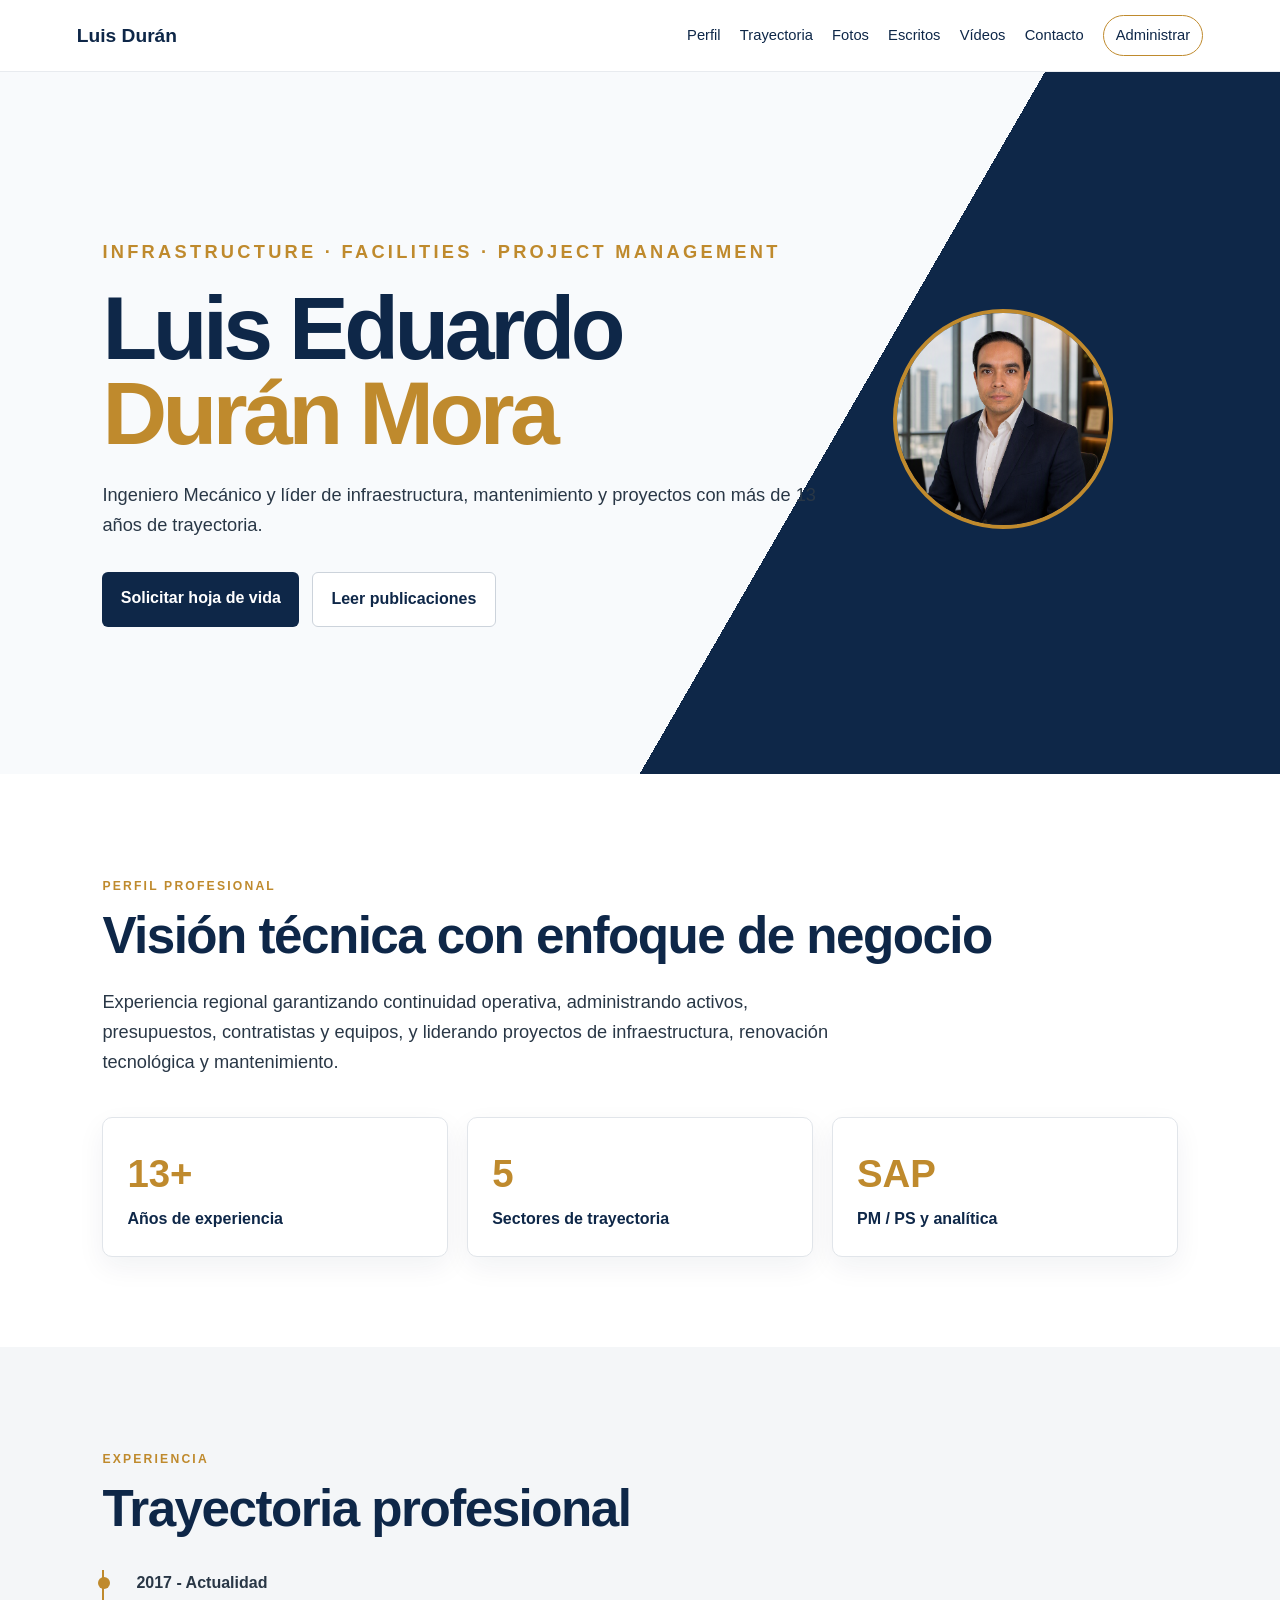
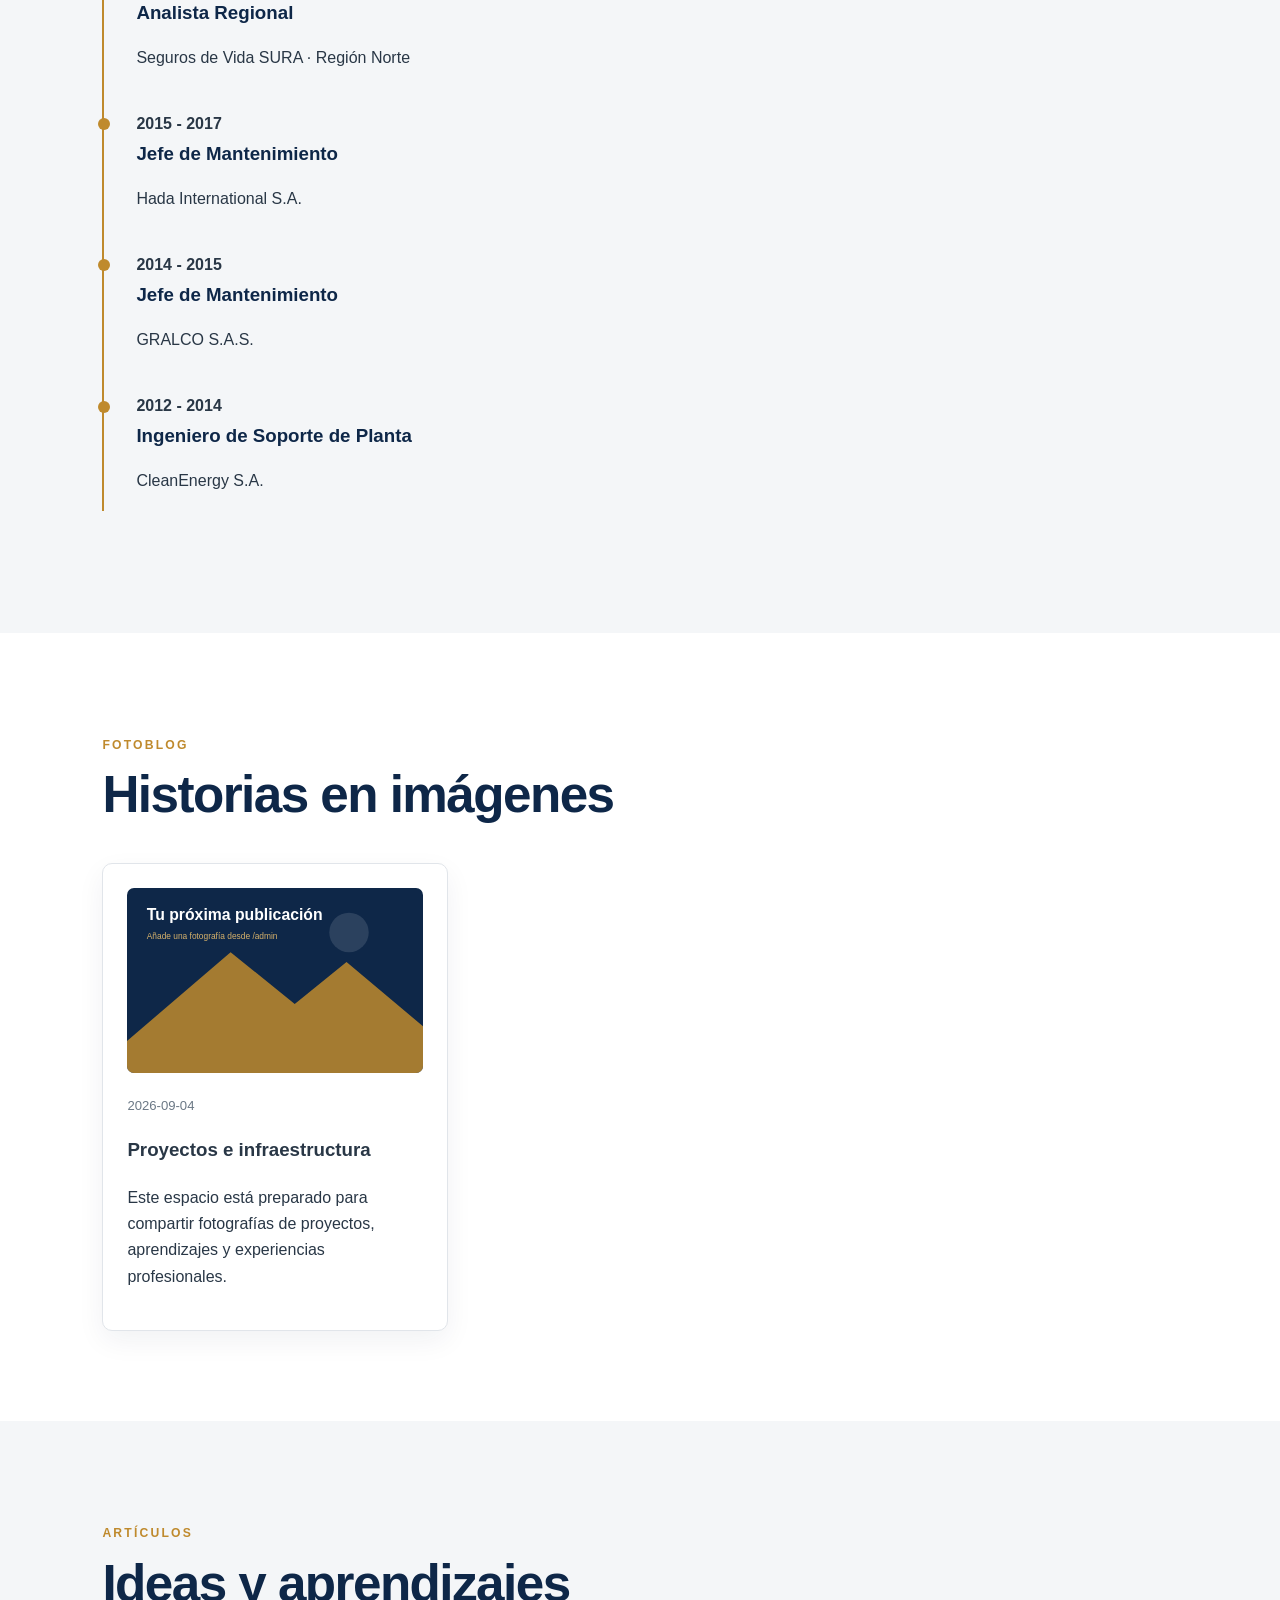
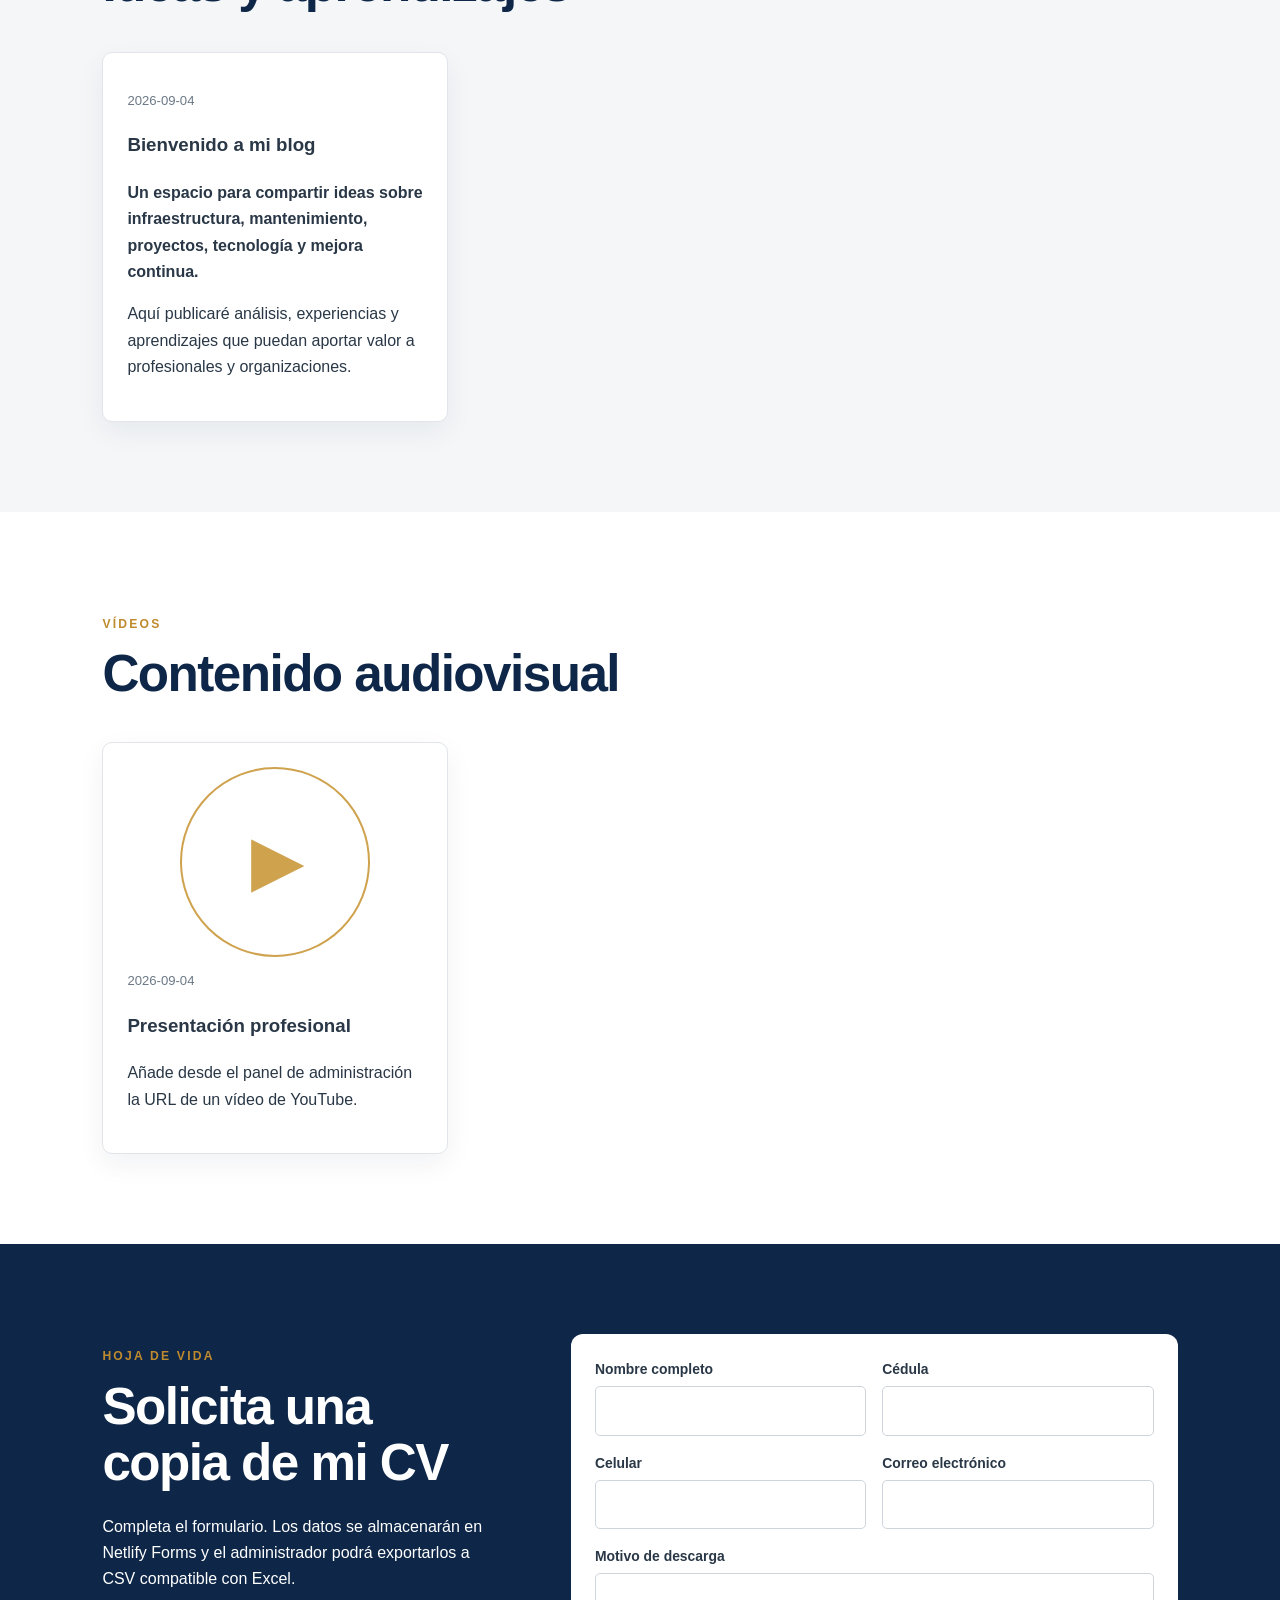
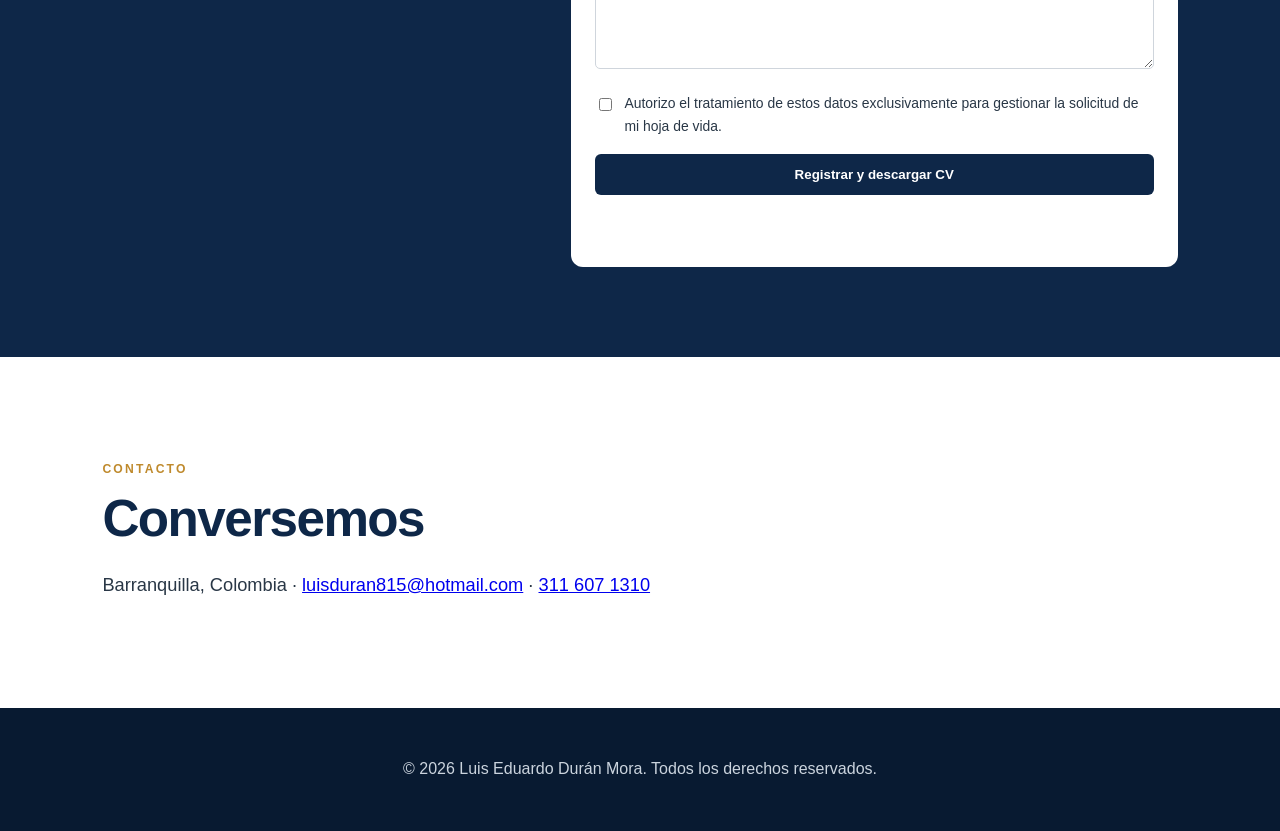
==== index.html @ 7f0988a0 "Update index.html" ====
<!doctype html>
<html lang="es">
  <head>
    <meta charset="utf-8">
    <meta name="viewport" content="width=device-width,initial-scale=1">
    <meta name="description" content="Blog y portafolio profesional de Luis Eduardo Durán Mora.">
    <title>Luis Eduardo Durán Mora | Blog y portafolio</title>
    <link rel="stylesheet" href="/assets/css/style.css">
    <script src="https://identity.netlify.com/v1/netlify-identity-widget.js" defer></script>
    <script src="/assets/js/app.js" defer></script>
  </head>
  <body>
<header>
  <a class="brand" href="#inicio">Luis Durán</a>
  <button class="menu" aria-label="Abrir menú">☰</button>
  <nav>
    <a href="#perfil">Perfil</a>
    <a href="#trayectoria">Trayectoria</a>
    <a href="#fotoblog">Fotos</a>
    <a href="#escritos">Escritos</a>
    <a href="#videos">Vídeos</a>
    <a href="#contacto">Contacto</a>
    <a class="admin" href="/admin/">Administrar</a>
  </nav>
</header>
<main>
  <section id="inicio" class="hero">
    <div>
      <p class="eyebrow">INFRASTRUCTURE · FACILITIES · PROJECT MANAGEMENT</p>
      <h1>Luis Eduardo<br><span>Durán Mora</span></h1>
      <p>Ingeniero Mecánico y líder de infraestructura, mantenimiento y proyectos con más de 13 años de trayectoria.</p>
      <div class="actions">
        <a class="btn primary" href="#descargar">Solicitar hoja de vida</a>
        <a class="btn secondary" href="#escritos">Leer publicaciones</a>
      </div>
    </div>
    <div class="portrait">
    <img src="/assets/img/luis-duran.png" 
      alt="Luis Eduardo Durán Mora" 
      style="width:220px;height:220px;border-radius:50%;object-fit:cover;border:4px solid #C08A2D;">
  </section>
<section id="perfil">
  <p class="eyebrow">PERFIL PROFESIONAL</p>
  <h2>Visión técnica con enfoque de negocio</h2>
  <p class="lead">Experiencia regional garantizando continuidad operativa, administrando activos, presupuestos,
    contratistas y equipos, y liderando proyectos de infraestructura, renovación tecnológica y mantenimiento.</p>
  <div class="stats">
    <article>
      <strong>13+</strong>
      <span>Años de experiencia</span>
    </article>
    <article>
      <strong>5</strong>
      <span>Sectores de trayectoria</span>
    </article>
    <article>
      <strong>SAP</strong>
      <span>PM / PS y analítica</span>
    </article>
  </div>
</section>
<section id="trayectoria" class="soft">
  <p class="eyebrow">EXPERIENCIA</p>
  <h2>Trayectoria profesional</h2>
  <div class="timeline">
    <article>
      <b>2017 - Actualidad</b>
      <h3>Analista Regional</h3>
      <p>Seguros de Vida SURA · Región Norte</p>
    </article>
    <article>
      <b>2015 - 2017</b>
      <h3>Jefe de Mantenimiento</h3>
      <p>Hada International S.A.</p>
    </article>
    <article>
      <b>2014 - 2015</b>
      <h3>Jefe de Mantenimiento</h3>
      <p>GRALCO S.A.S.</p>
    </article>
    <article>
      <b>2012 - 2014</b>
      <h3>Ingeniero de Soporte de Planta</h3>
      <p>CleanEnergy S.A.</p>
    </article>
  </div>
</section>
<section id="fotoblog">
  <p class="eyebrow">FOTOBLOG</p>
  <h2>Historias en imágenes</h2>
  <div id="photo-posts" class="grid"></div>
</section>
<section id="escritos" class="soft">
  <p class="eyebrow">ARTÍCULOS</p>
  <h2>Ideas y aprendizajes</h2>
  <div id="text-posts" class="grid"></div>
</section>
<section id="videos">
  <p class="eyebrow">VÍDEOS</p>
  <h2>Contenido audiovisual</h2>
  <div id="video-posts" class="grid"></div>
</section>
<section id="descargar" class="download">
  <div>
    <p class="eyebrow">HOJA DE VIDA</p>
    <h2>Solicita una copia de mi CV</h2>
    <p>Completa el formulario. Los datos se almacenarán en Netlify Forms y el administrador podrá exportarlos a CSV compatible con Excel.</p>
  </div>
  <form id="cv-form" name="solicitudes-cv" method="POST" data-netlify="true" netlify-honeypot="bot-field">
    <input type="hidden" name="form-name" value="solicitudes-cv">
    <p class="hidden">
      <label>No llenar: <input name="bot-field"></label>
    </p>
    <label>Nombre completo<input name="nombre" required autocomplete="name">
    </label>
    <label>Cédula<input name="cedula" required inputmode="numeric" minlength="5" maxlength="20"></label>
    <label>Celular<input name="celular" required type="tel" autocomplete="tel"></label>
    <label>Correo electrónico<input name="email" required type="email" autocomplete="email"></label>
    <label class="full">Motivo de descarga<textarea name="motivo" required minlength="10" rows="3"></textarea></label>
    <label class="consent full">
      <input type="checkbox" name="autorizacion" value="Sí" required> Autorizo el tratamiento de estos datos exclusivamente para gestionar la solicitud de mi hoja de vida.</label>
    <button class="btn primary full" type="submit">Registrar y descargar CV</button>
    <p id="form-status" class="full" role="status"></p>
  </form>
</section>
<section id="contacto">
  <p class="eyebrow">CONTACTO</p>
  <h2>Conversemos</h2>
  <p class="lead">Barranquilla, Colombia · <a href="mailto:luisduran815@hotmail.com">luisduran815@hotmail.com</a> · <a href="tel:+573116071310">311 607 1310</a>
  </p>
</section>
</main>
    <footer>
      <p>© 2026 Luis Eduardo Durán Mora. Todos los derechos reservados.</p>
    </footer>
  </body>
</html>
---- assets/css/style.css ----
:root{--ink:#0e2748;--gold:#bf8a2d;--light:#f4f6f8;--text:#293746;--white:#fff}*{box-sizing:border-box}html{scroll-behavior:smooth}body{margin:0;font-family:Inter,Segoe UI,Arial,sans-serif;color:var(--text);line-height:1.65;background:#fff}header{height:72px;display:flex;align-items:center;justify-content:space-between;padding:0 6vw;position:sticky;top:0;background:rgba(255,255,255,.96);z-index:20;border-bottom:1px solid #e8ebef}.brand{font-size:1.2rem;font-weight:800;color:var(--ink);text-decoration:none}nav{display:flex;gap:1.2rem;align-items:center}nav a{color:var(--ink);text-decoration:none;font-size:.92rem}.admin{border:1px solid var(--gold);padding:.45rem .75rem;border-radius:99px}.menu{display:none;background:none;border:0;font-size:1.4rem}section{padding:90px 8vw}.hero{min-height:78vh;display:grid;grid-template-columns:1.35fr .65fr;align-items:center;background:linear-gradient(120deg,#f8fafc 0 62%,#0e2748 62%)}h1{font-size:clamp(3rem,7vw,6.8rem);line-height:.95;color:var(--ink);margin:.3rem 0 1.5rem;letter-spacing:-.05em}.hero h1 span{color:var(--gold)}h2{font-size:clamp(2rem,4vw,3.4rem);line-height:1.1;color:var(--ink);margin:.4rem 0 1.4rem;letter-spacing:-.03em}.eyebrow{font-size:.76rem;letter-spacing:.18em;font-weight:800;color:var(--gold)}.lead,.hero>div>p{max-width:760px;font-size:1.14rem}.actions{display:flex;gap:.8rem;margin-top:2rem;flex-wrap:wrap}.btn{display:inline-block;border-radius:6px;padding:.82rem 1.15rem;text-decoration:none;border:0;font-weight:700;cursor:pointer}.primary{background:var(--ink);color:#fff}.secondary{background:#fff;color:var(--ink);border:1px solid #ccd3db}.portrait{color:#fff;text-align:center}.monogram{width:190px;height:190px;border-radius:50%;display:grid;place-items:center;margin:auto;border:2px solid #cfa24e;font-size:4rem;font-weight:800;color:#cfa24e}.soft{background:var(--light)}.stats,.grid{display:grid;grid-template-columns:repeat(3,1fr);gap:1.2rem;margin-top:2.5rem}.stats article,.card{background:#fff;padding:1.5rem;border:1px solid #e1e5ea;border-radius:10px;box-shadow:0 10px 28px rgba(14,39,72,.06)}.stats strong{display:block;font-size:2.4rem;color:var(--gold)}.stats span{color:var(--ink);font-weight:700}.timeline{border-left:2px solid var(--gold);margin:2rem 0;padding-left:2rem;display:grid;gap:1.5rem}.timeline article{position:relative}.timeline article:before{content:'';position:absolute;width:12px;height:12px;border-radius:50%;background:var(--gold);left:-2.43rem;top:.45rem}.timeline h3{margin:.1rem 0;color:var(--ink)}.card img{width:100%;aspect-ratio:16/10;object-fit:cover;border-radius:7px}.card .date{font-size:.82rem;color:#6b7885}.video iframe{width:100%;aspect-ratio:16/9;border:0;border-radius:7px}.download{background:var(--ink);color:#fff;display:grid;grid-template-columns:.8fr 1.2fr;gap:4rem}.download h2{color:#fff}.download form{display:grid;grid-template-columns:1fr 1fr;gap:1rem;background:#fff;color:var(--text);padding:1.5rem;border-radius:12px}.download label{font-weight:700;font-size:.87rem}.download input,.download textarea{width:100%;margin-top:.3rem;padding:.78rem;border:1px solid #cfd5dc;border-radius:5px;font:inherit}.full{grid-column:1/-1}.consent{display:flex;gap:.6rem;align-items:flex-start;font-weight:400!important}.consent input{width:auto;margin-top:.35rem}.hidden{display:none}footer{padding:2rem 8vw;background:#081a31;color:#cbd4de;text-align:center}@media(max-width:850px){.menu{display:block}nav{display:none;position:absolute;top:72px;left:0;right:0;background:#fff;padding:1rem 6vw;flex-direction:column;align-items:flex-start;border-bottom:1px solid #ddd}nav.open{display:flex}.hero{grid-template-columns:1fr;background:#f8fafc}.portrait{display:none}.stats,.grid{grid-template-columns:1fr 1fr}.download{grid-template-columns:1fr;gap:2rem}}@media(max-width:560px){section{padding:65px 6vw}.stats,.grid,.download form{grid-template-columns:1fr}.full{grid-column:auto}h1{font-size:3.4rem}}
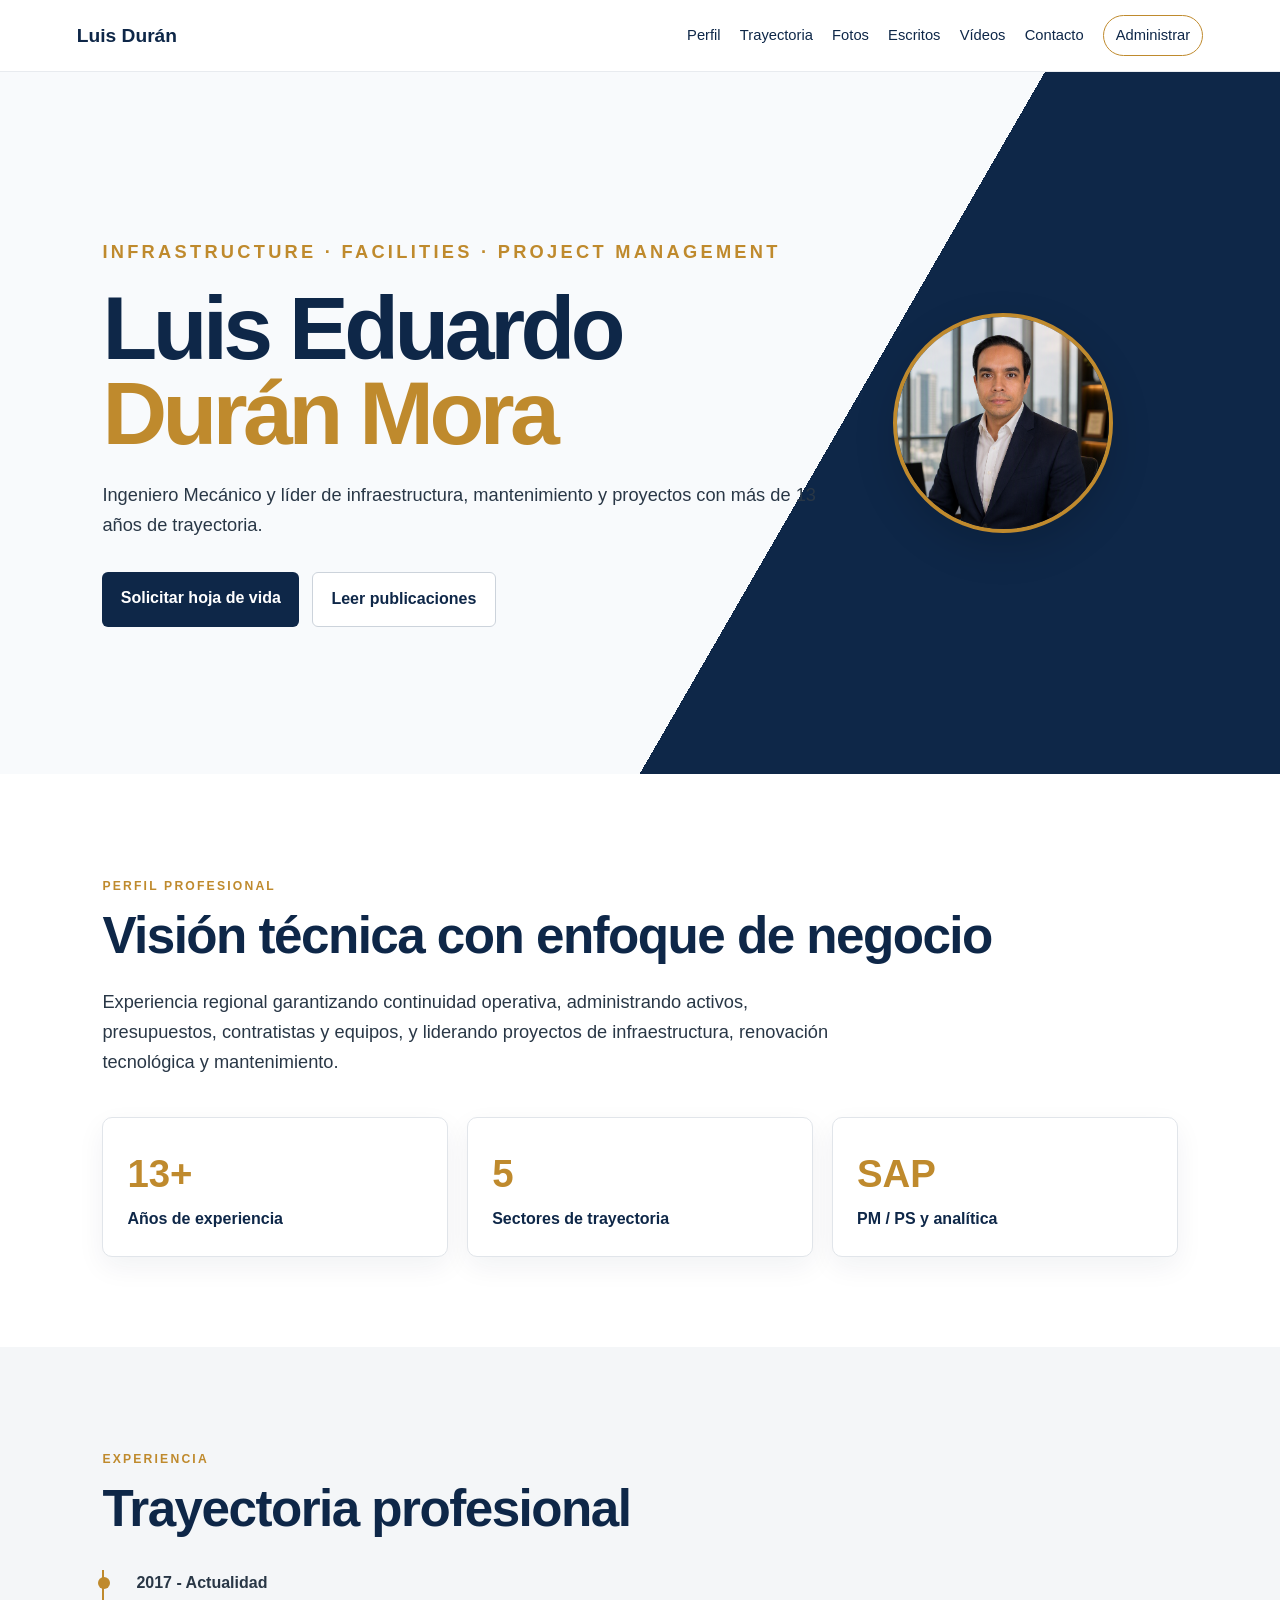
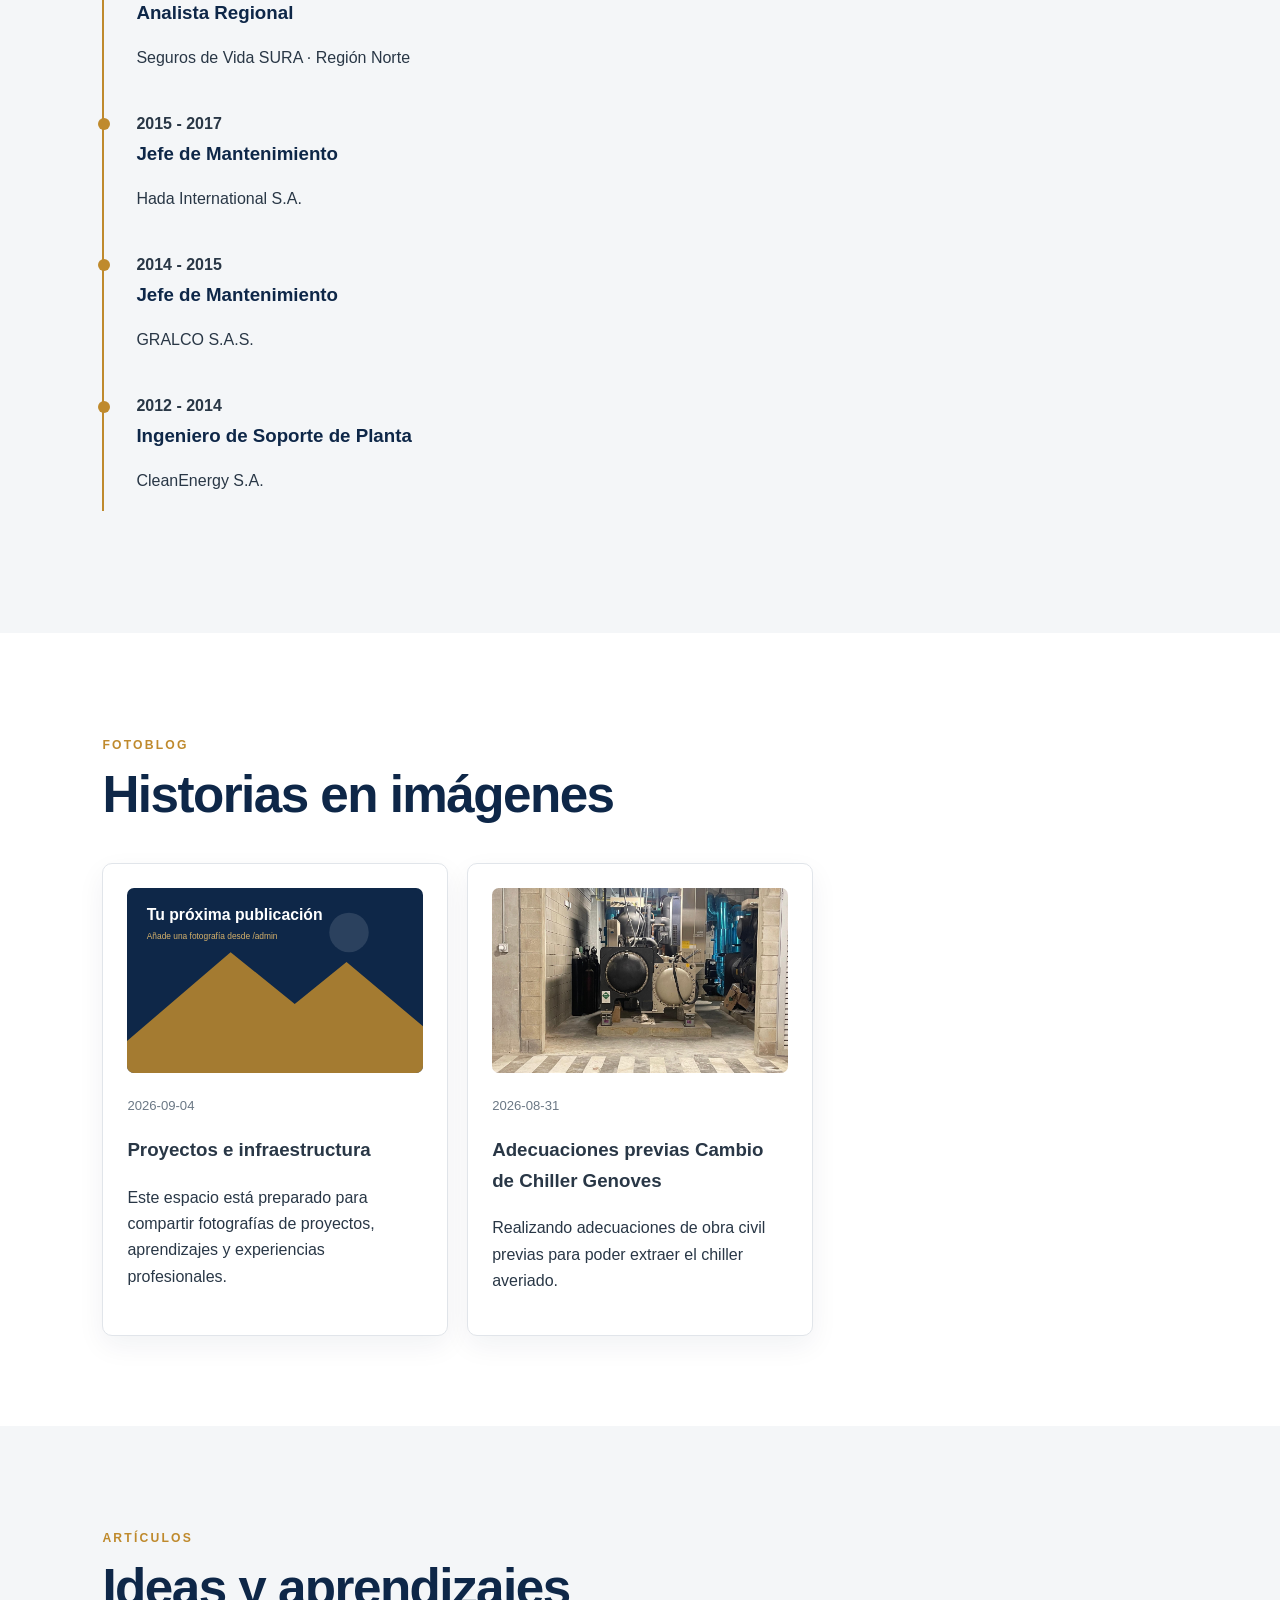
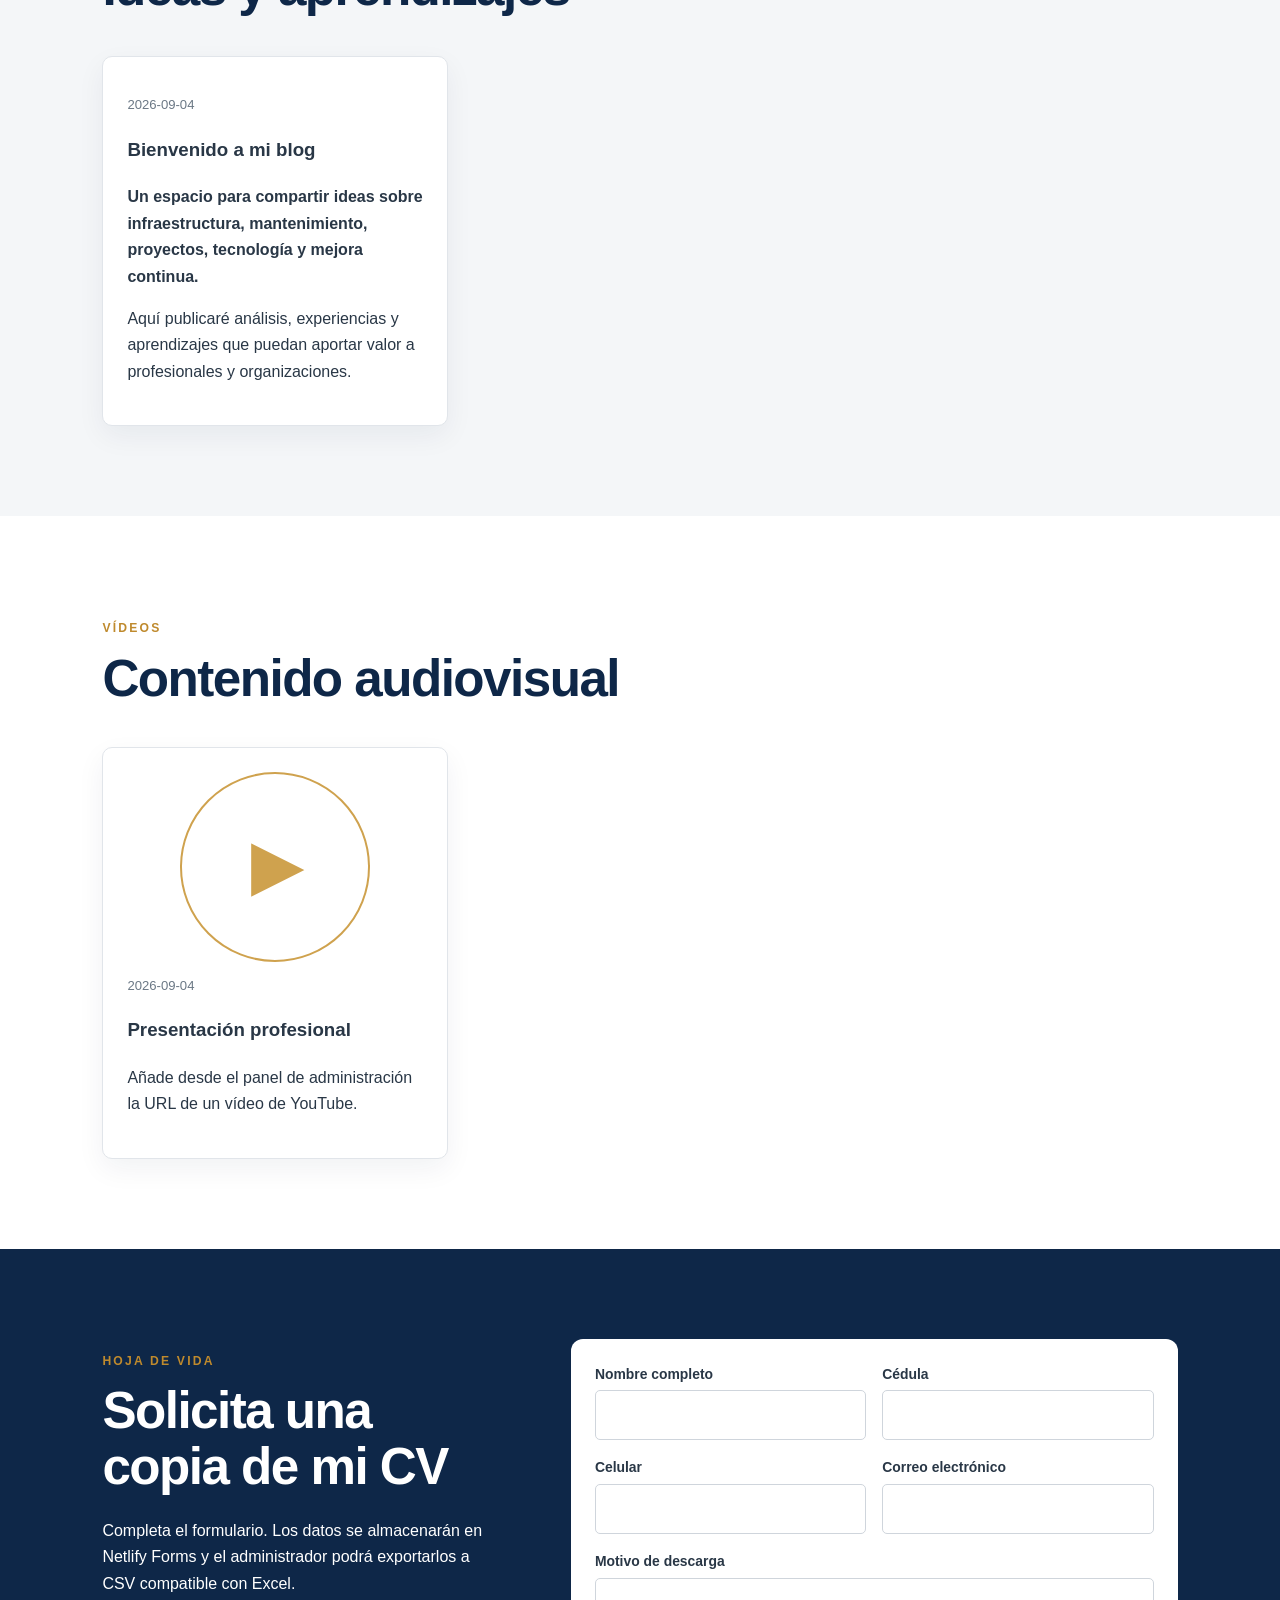
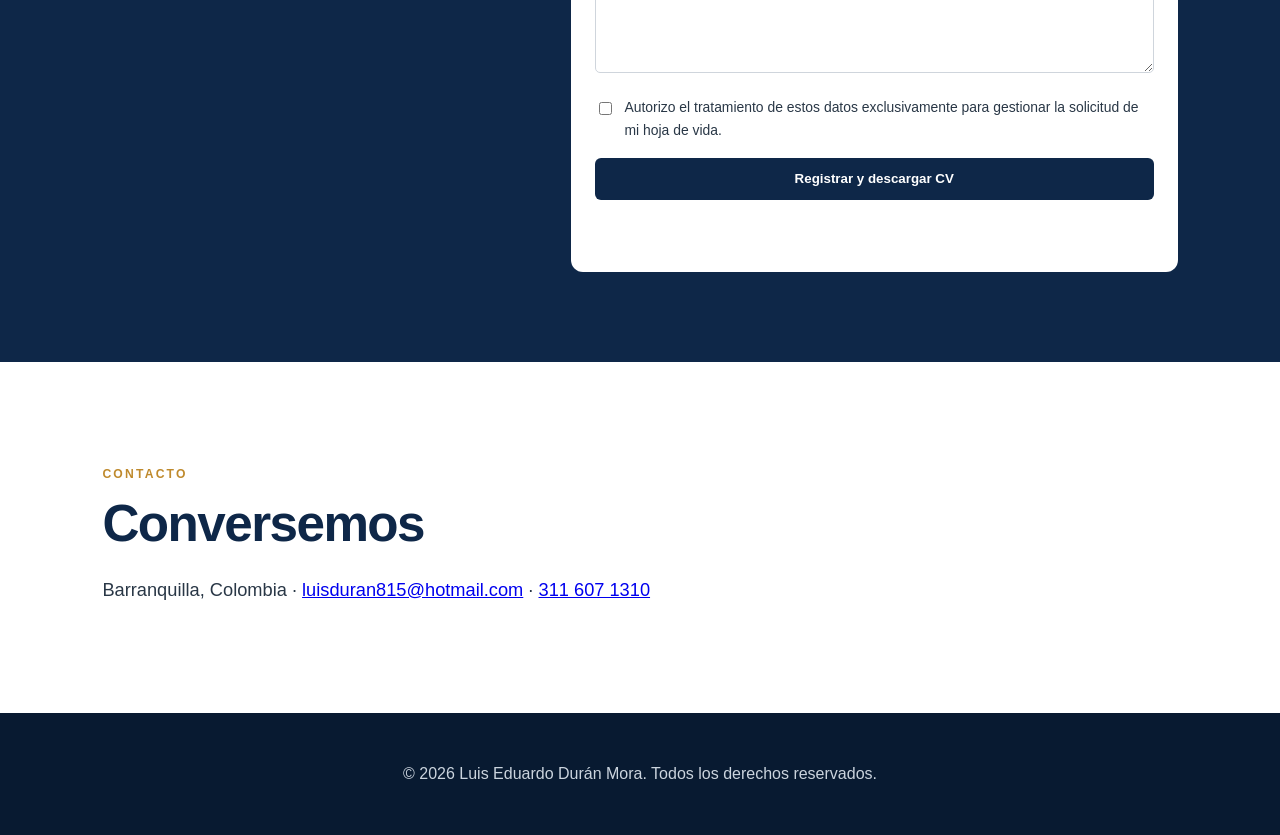
==== commit 1b0ff07c: "Update index.html" ====
--- a/index.html
+++ b/index.html
@@ -37,7 +37,7 @@
     <div class="portrait">
     <img src="/assets/img/luis-duran.png" 
       alt="Luis Eduardo Durán Mora" 
-      style="width:220px;height:220px;border-radius:50%;object-fit:cover;border:4px solid #C08A2D;">
+      style="width:220px;height:220px;border-radius:50%;object-fit:cover;border:4px solid #C08A2D;"></div>
   </section>
 <section id="perfil">
   <p class="eyebrow">PERFIL PROFESIONAL</p>
--- a/assets/css/style.css
+++ b/assets/css/style.css
@@ -1 +1,133 @@
-:root{--ink:#0e2748;--gold:#bf8a2d;--light:#f4f6f8;--text:#293746;--white:#fff}*{box-sizing:border-box}html{scroll-behavior:smooth}body{margin:0;font-family:Inter,Segoe UI,Arial,sans-serif;color:var(--text);line-height:1.65;background:#fff}header{height:72px;display:flex;align-items:center;justify-content:space-between;padding:0 6vw;position:sticky;top:0;background:rgba(255,255,255,.96);z-index:20;border-bottom:1px solid #e8ebef}.brand{font-size:1.2rem;font-weight:800;color:var(--ink);text-decoration:none}nav{display:flex;gap:1.2rem;align-items:center}nav a{color:var(--ink);text-decoration:none;font-size:.92rem}.admin{border:1px solid var(--gold);padding:.45rem .75rem;border-radius:99px}.menu{display:none;background:none;border:0;font-size:1.4rem}section{padding:90px 8vw}.hero{min-height:78vh;display:grid;grid-template-columns:1.35fr .65fr;align-items:center;background:linear-gradient(120deg,#f8fafc 0 62%,#0e2748 62%)}h1{font-size:clamp(3rem,7vw,6.8rem);line-height:.95;color:var(--ink);margin:.3rem 0 1.5rem;letter-spacing:-.05em}.hero h1 span{color:var(--gold)}h2{font-size:clamp(2rem,4vw,3.4rem);line-height:1.1;color:var(--ink);margin:.4rem 0 1.4rem;letter-spacing:-.03em}.eyebrow{font-size:.76rem;letter-spacing:.18em;font-weight:800;color:var(--gold)}.lead,.hero>div>p{max-width:760px;font-size:1.14rem}.actions{display:flex;gap:.8rem;margin-top:2rem;flex-wrap:wrap}.btn{display:inline-block;border-radius:6px;padding:.82rem 1.15rem;text-decoration:none;border:0;font-weight:700;cursor:pointer}.primary{background:var(--ink);color:#fff}.secondary{background:#fff;color:var(--ink);border:1px solid #ccd3db}.portrait{color:#fff;text-align:center}.monogram{width:190px;height:190px;border-radius:50%;display:grid;place-items:center;margin:auto;border:2px solid #cfa24e;font-size:4rem;font-weight:800;color:#cfa24e}.soft{background:var(--light)}.stats,.grid{display:grid;grid-template-columns:repeat(3,1fr);gap:1.2rem;margin-top:2.5rem}.stats article,.card{background:#fff;padding:1.5rem;border:1px solid #e1e5ea;border-radius:10px;box-shadow:0 10px 28px rgba(14,39,72,.06)}.stats strong{display:block;font-size:2.4rem;color:var(--gold)}.stats span{color:var(--ink);font-weight:700}.timeline{border-left:2px solid var(--gold);margin:2rem 0;padding-left:2rem;display:grid;gap:1.5rem}.timeline article{position:relative}.timeline article:before{content:'';position:absolute;width:12px;height:12px;border-radius:50%;background:var(--gold);left:-2.43rem;top:.45rem}.timeline h3{margin:.1rem 0;color:var(--ink)}.card img{width:100%;aspect-ratio:16/10;object-fit:cover;border-radius:7px}.card .date{font-size:.82rem;color:#6b7885}.video iframe{width:100%;aspect-ratio:16/9;border:0;border-radius:7px}.download{background:var(--ink);color:#fff;display:grid;grid-template-columns:.8fr 1.2fr;gap:4rem}.download h2{color:#fff}.download form{display:grid;grid-template-columns:1fr 1fr;gap:1rem;background:#fff;color:var(--text);padding:1.5rem;border-radius:12px}.download label{font-weight:700;font-size:.87rem}.download input,.download textarea{width:100%;margin-top:.3rem;padding:.78rem;border:1px solid #cfd5dc;border-radius:5px;font:inherit}.full{grid-column:1/-1}.consent{display:flex;gap:.6rem;align-items:flex-start;font-weight:400!important}.consent input{width:auto;margin-top:.35rem}.hidden{display:none}footer{padding:2rem 8vw;background:#081a31;color:#cbd4de;text-align:center}@media(max-width:850px){.menu{display:block}nav{display:none;position:absolute;top:72px;left:0;right:0;background:#fff;padding:1rem 6vw;flex-direction:column;align-items:flex-start;border-bottom:1px solid #ddd}nav.open{display:flex}.hero{grid-template-columns:1fr;background:#f8fafc}.portrait{display:none}.stats,.grid{grid-template-columns:1fr 1fr}.download{grid-template-columns:1fr;gap:2rem}}@media(max-width:560px){section{padding:65px 6vw}.stats,.grid,.download form{grid-template-columns:1fr}.full{grid-column:auto}h1{font-size:3.4rem}}+:root{--ink:#0e2748;--gold:#bf8a2d;--light:#f4f6f8;--text:#293746;--white:#fff}*{box-sizing:border-box}html{scroll-behavior:smooth}body{margin:0;font-family:Inter,Segoe UI,Arial,sans-serif;color:var(--text);line-height:1.65;background:#fff}header{height:72px;display:flex;align-items:center;justify-content:space-between;padding:0 6vw;position:sticky;top:0;background:rgba(255,255,255,.96);z-index:20;border-bottom:1px solid #e8ebef}.brand{font-size:1.2rem;font-weight:800;color:var(--ink);text-decoration:none}nav{display:flex;gap:1.2rem;align-items:center}nav a{color:var(--ink);text-decoration:none;font-size:.92rem}.admin{border:1px solid var(--gold);padding:.45rem .75rem;border-radius:99px}.menu{display:none;background:none;border:0;font-size:1.4rem}section{padding:90px 8vw}.hero{min-height:78vh;display:grid;grid-template-columns:1.35fr .65fr;align-items:center;background:linear-gradient(120deg,#f8fafc 0 62%,#0e2748 62%)}h1{font-size:clamp(3rem,7vw,6.8rem);line-height:.95;color:var(--ink);margin:.3rem 0 1.5rem;letter-spacing:-.05em}.hero h1 span{color:var(--gold)}h2{font-size:clamp(2rem,4vw,3.4rem);line-height:1.1;color:var(--ink);margin:.4rem 0 1.4rem;letter-spacing:-.03em}.eyebrow{font-size:.76rem;letter-spacing:.18em;font-weight:800;color:var(--gold)}.lead,.hero>div>p{max-width:760px;font-size:1.14rem}.actions{display:flex;gap:.8rem;margin-top:2rem;flex-wrap:wrap}.btn{display:inline-block;border-radius:6px;padding:.82rem 1.15rem;text-decoration:none;border:0;font-weight:700;cursor:pointer}.primary{background:var(--ink);color:#fff}.secondary{background:#fff;color:var(--ink);border:1px solid #ccd3db}.portrait{color:#fff;text-align:center}.monogram{width:190px;height:190px;border-radius:50%;display:grid;place-items:center;margin:auto;border:2px solid #cfa24e;font-size:4rem;font-weight:800;color:#cfa24e}.soft{background:var(--light)}.stats,.grid{display:grid;grid-template-columns:repeat(3,1fr);gap:1.2rem;margin-top:2.5rem}.stats article,.card{background:#fff;padding:1.5rem;border:1px solid #e1e5ea;border-radius:10px;box-shadow:0 10px 28px rgba(14,39,72,.06)}.stats strong{display:block;font-size:2.4rem;color:var(--gold)}.stats span{color:var(--ink);font-weight:700}.timeline{border-left:2px solid var(--gold);margin:2rem 0;padding-left:2rem;display:grid;gap:1.5rem}.timeline article{position:relative}.timeline article:before{content:'';position:absolute;width:12px;height:12px;border-radius:50%;background:var(--gold);left:-2.43rem;top:.45rem}.timeline h3{margin:.1rem 0;color:var(--ink)}.card img{width:100%;aspect-ratio:16/10;object-fit:cover;border-radius:7px}.card .date{font-size:.82rem;color:#6b7885}.video iframe{width:100%;aspect-ratio:16/9;border:0;border-radius:7px}.download{background:var(--ink);color:#fff;display:grid;grid-template-columns:.8fr 1.2fr;gap:4rem}.download h2{color:#fff}.download form{display:grid;grid-template-columns:1fr 1fr;gap:1rem;background:#fff;color:var(--text);padding:1.5rem;border-radius:12px}.download label{font-weight:700;font-size:.87rem}.download input,.download textarea{width:100%;margin-top:.3rem;padding:.78rem;border:1px solid #cfd5dc;border-radius:5px;font:inherit}.full{grid-column:1/-1}.consent{display:flex;gap:.6rem;align-items:flex-start;font-weight:400!important}.consent input{width:auto;margin-top:.35rem}.hidden{display:none}footer{padding:2rem 8vw;background:#081a31;color:#cbd4de;text-align:center}
+
+/* =========================
+   FOTO PROFESIONAL
+   ========================= */
+
+.portrait{
+    display:flex;
+    justify-content:center;
+    align-items:center;
+    flex-direction:column;
+    text-align:center;
+}
+
+.portrait img{
+    width:330px;          /* 50% más grande */
+    height:330px;
+    object-fit:cover;
+    border-radius:50%;
+    border:4px solid var(--gold);
+    box-shadow:0 15px 40px rgba(0,0,0,.15);
+}
+
+/* =========================
+   TABLETS Y CELULARES
+   ========================= */
+
+@media(max-width:850px){
+
+    .menu{
+        display:block;
+    }
+
+    nav{
+        display:none;
+        position:absolute;
+        top:72px;
+        left:0;
+        right:0;
+        background:#fff;
+        padding:1rem 6vw;
+        flex-direction:column;
+        align-items:flex-start;
+        border-bottom:1px solid #ddd;
+    }
+
+    nav.open{
+        display:flex;
+    }
+
+    .hero{
+        display:flex;
+        flex-direction:column;
+        background:#f8fafc;
+        text-align:center;
+    }
+
+    /* FOTO ARRIBA DEL TODO */
+
+    .portrait{
+        order:-1;
+        margin:10px auto 30px auto;
+    }
+
+    .portrait img{
+        width:280px;
+        height:280px;
+    }
+
+    .actions{
+        justify-content:center;
+    }
+
+    .stats,
+    .grid{
+        grid-template-columns:1fr 1fr;
+    }
+
+    .download{
+        grid-template-columns:1fr;
+        gap:2rem;
+    }
+}
+
+/* =========================
+   IPHONE Y CELULARES PEQUEÑOS
+   ========================= */
+
+@media(max-width:560px){
+
+    section{
+        padding:65px 6vw;
+    }
+
+    h1{
+        font-size:3rem;
+    }
+
+    .portrait{
+        order:-1;
+        margin-top:0;
+        margin-bottom:20px;
+    }
+
+    .portrait img{
+        width:220px;
+        height:220px;
+    }
+
+    .stats,
+    .grid,
+    .download form{
+        grid-template-columns:1fr;
+    }
+
+    .full{
+        grid-column:auto;
+    }
+
+    .hero{
+        min-height:auto;
+    }
+
+    .actions{
+        flex-direction:column;
+        align-items:center;
+    }
+
+    .btn{
+        width:100%;
+        max-width:320px;
+    }
+}
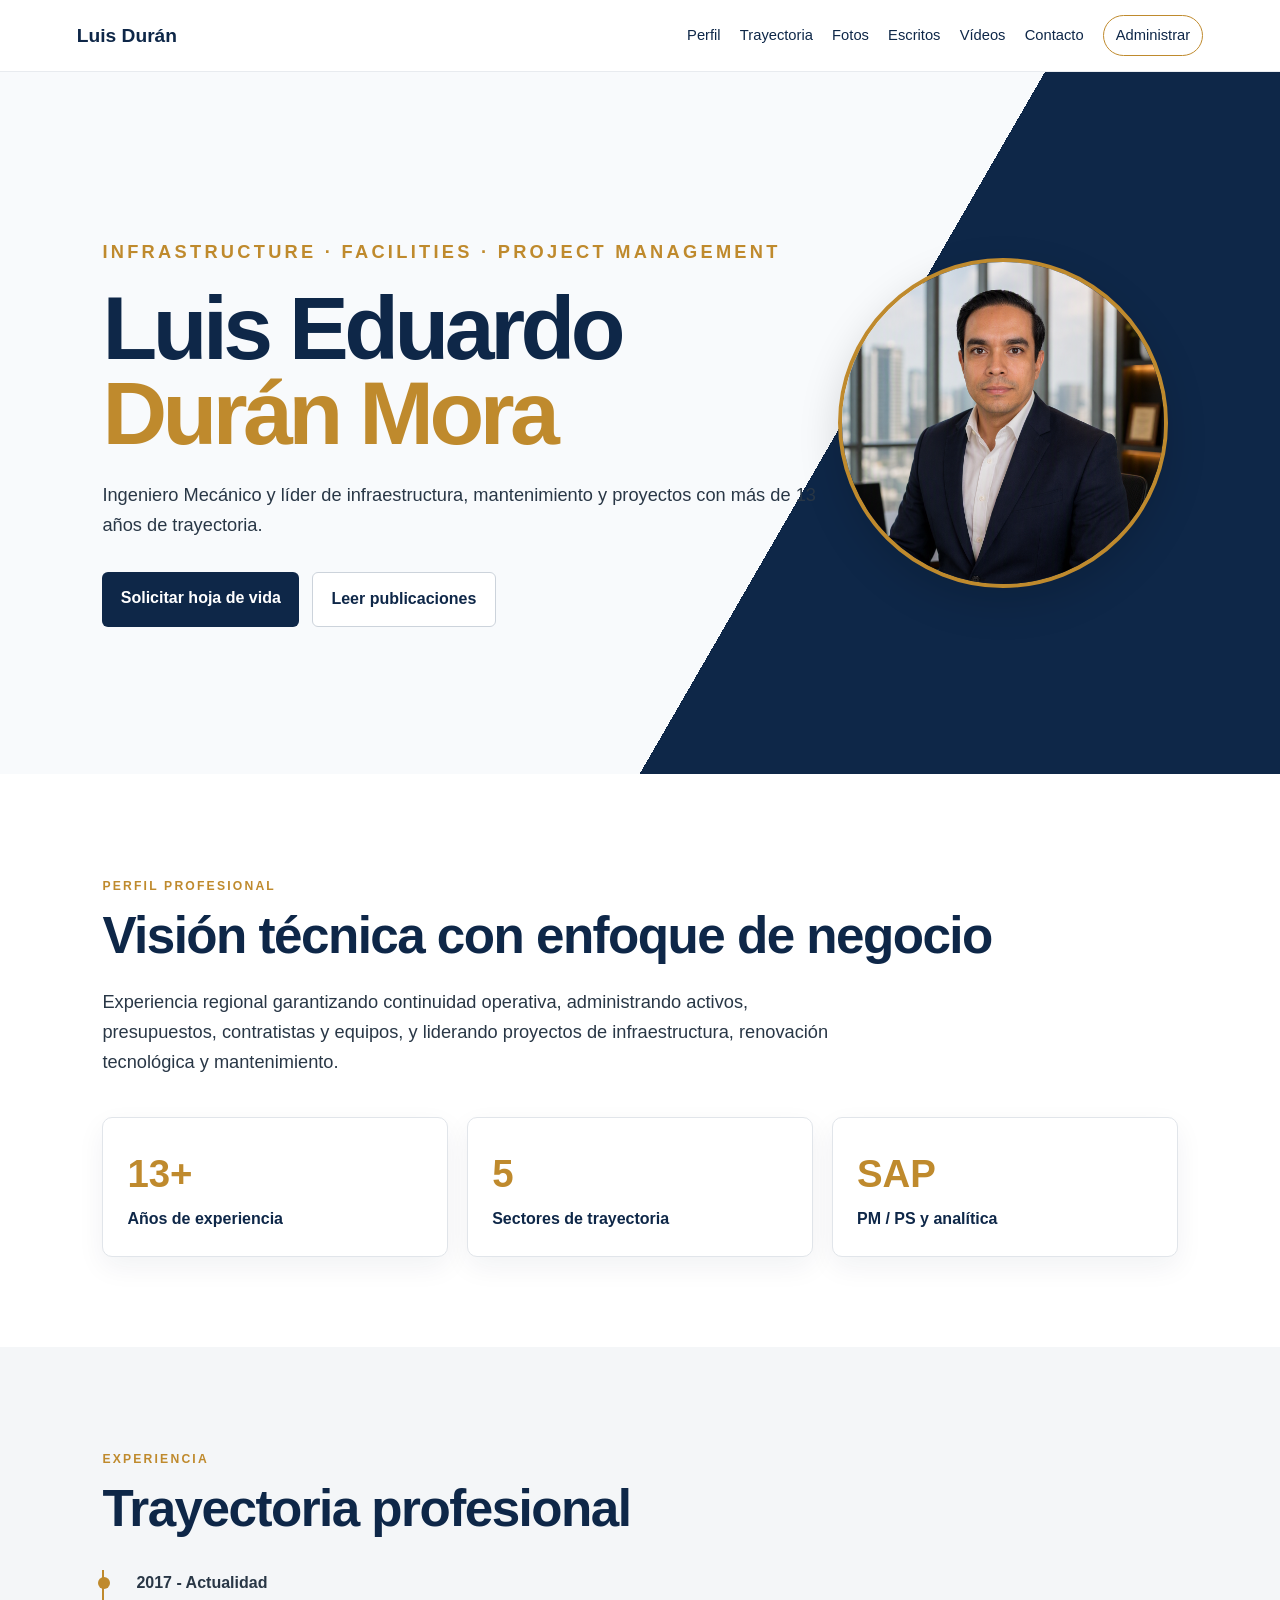
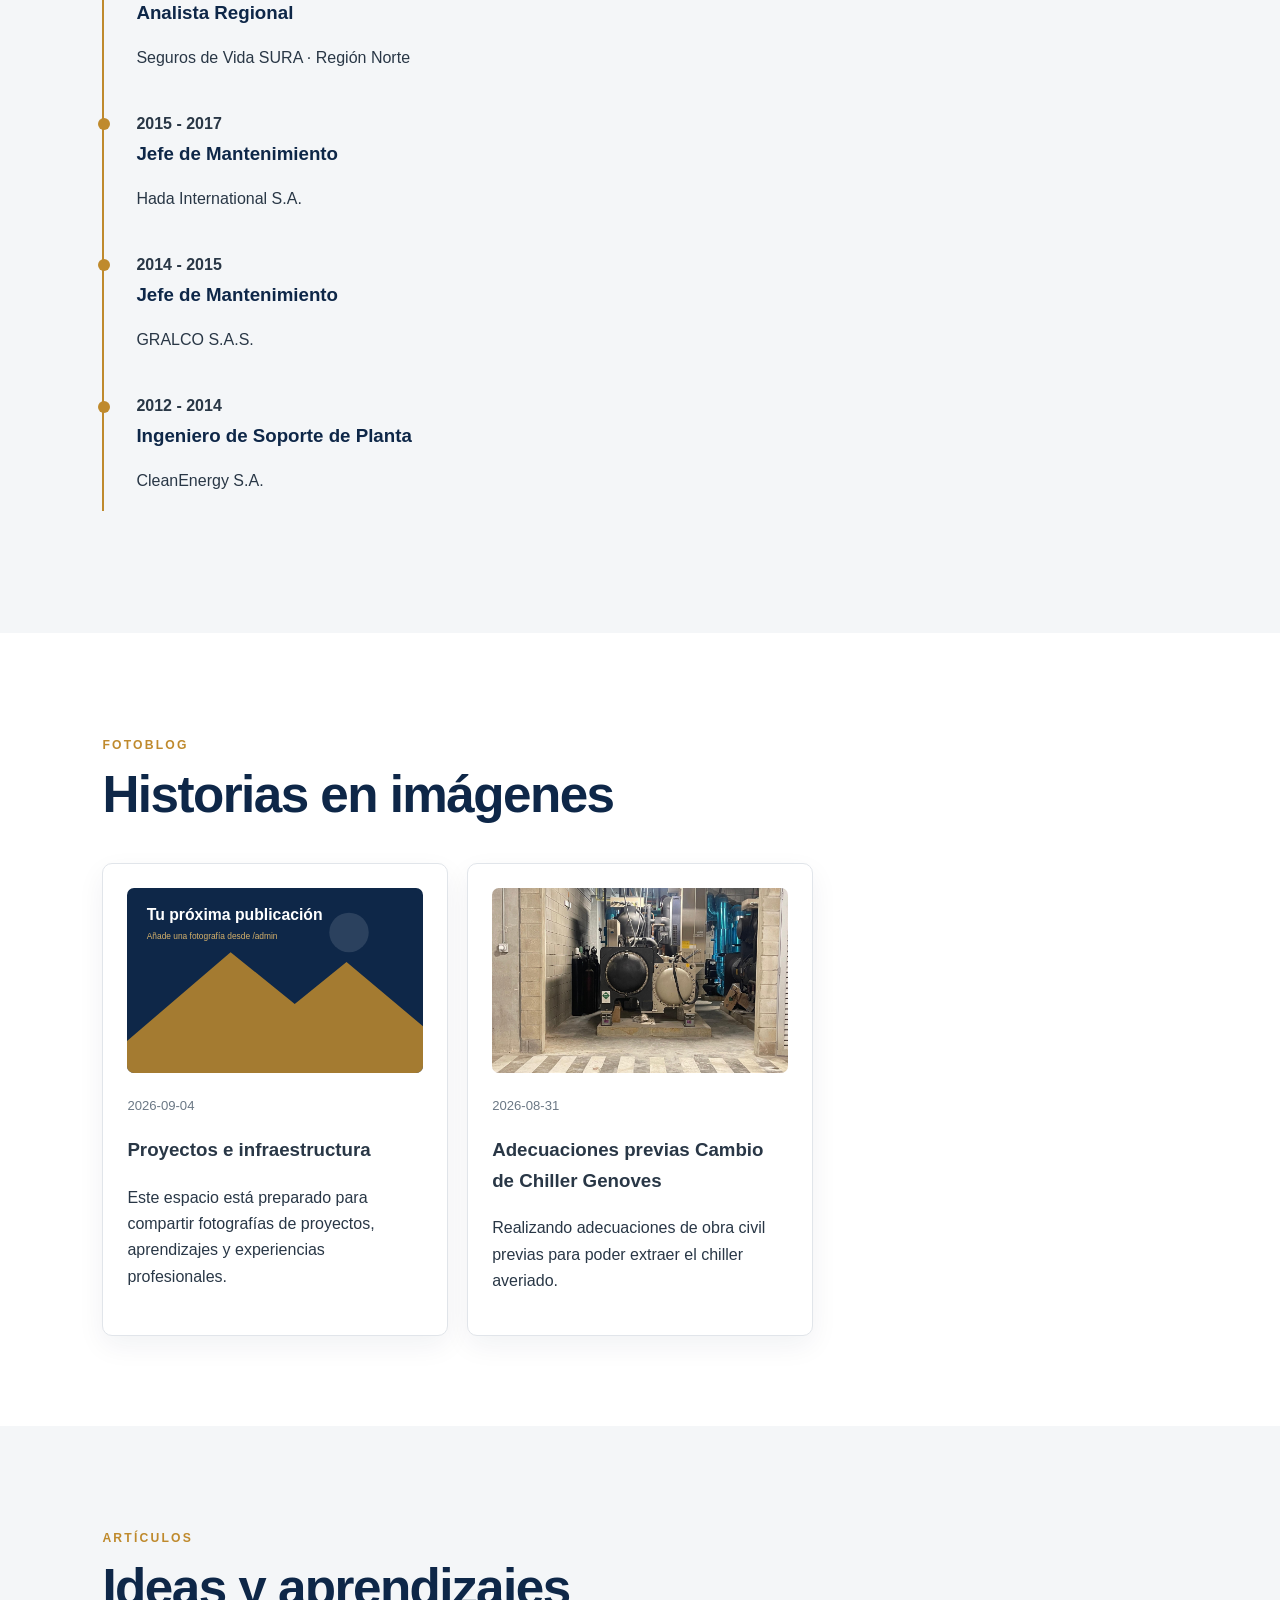
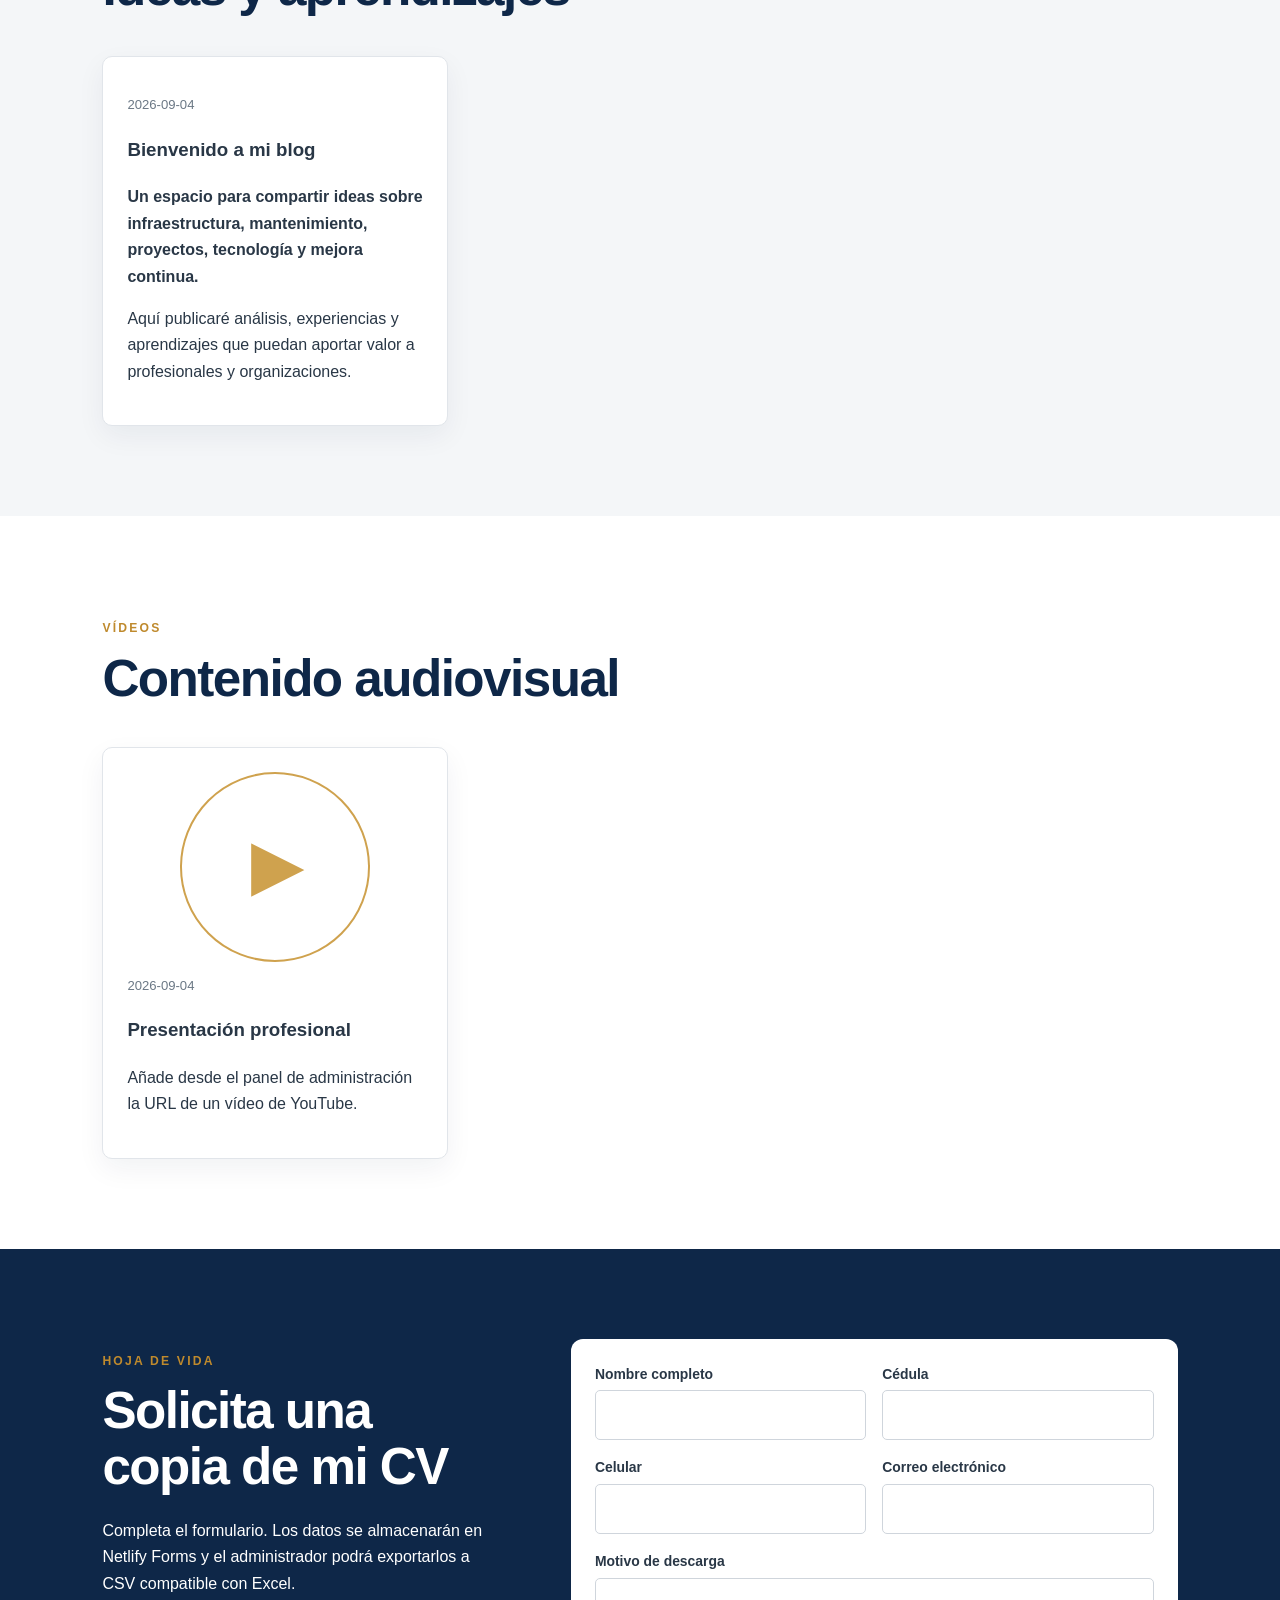
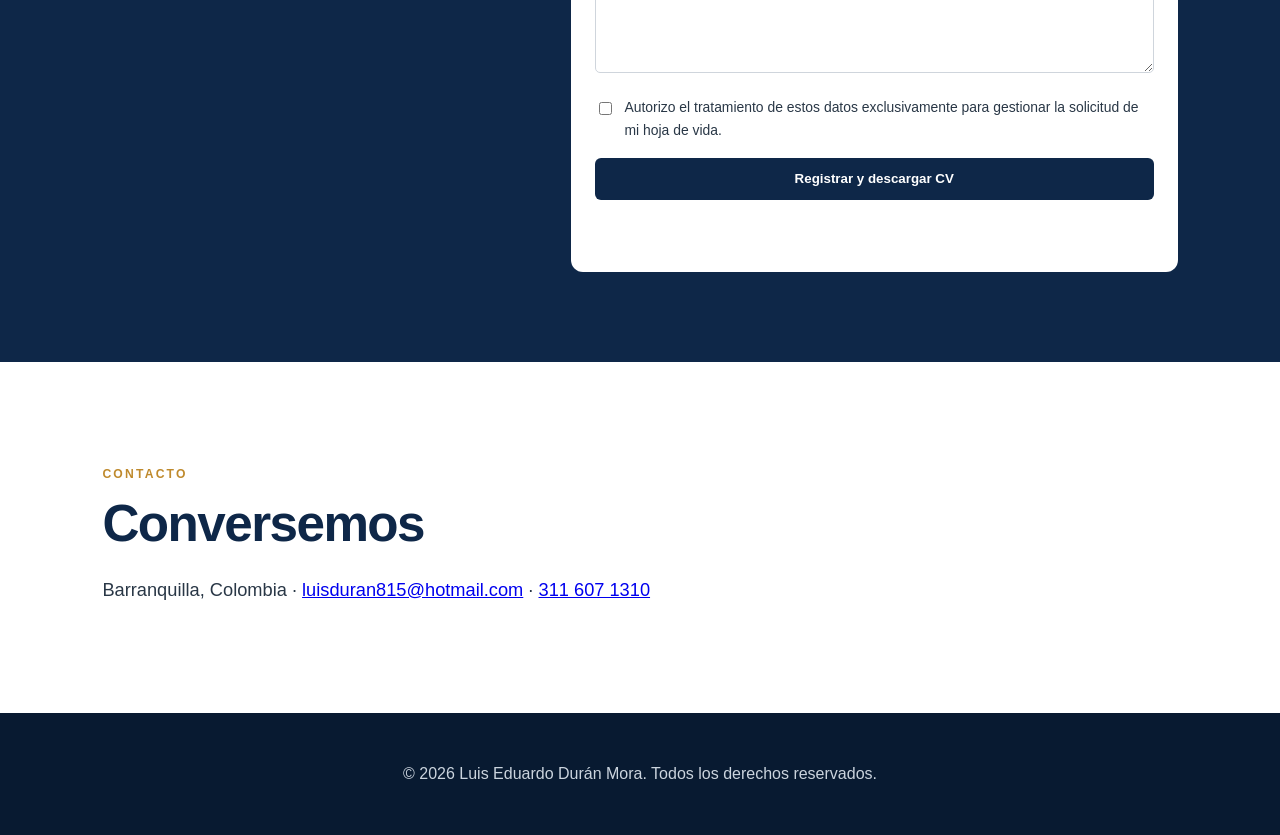
==== commit 0f3b2b54: "Update index.html" ====
--- a/index.html
+++ b/index.html
@@ -36,8 +36,7 @@
     </div>
     <div class="portrait">
     <img src="/assets/img/luis-duran.png" 
-      alt="Luis Eduardo Durán Mora" 
-      style="width:220px;height:220px;border-radius:50%;object-fit:cover;border:4px solid #C08A2D;"></div>
+      alt="Luis Eduardo Durán Mora"></div>
   </section>
 <section id="perfil">
   <p class="eyebrow">PERFIL PROFESIONAL</p>
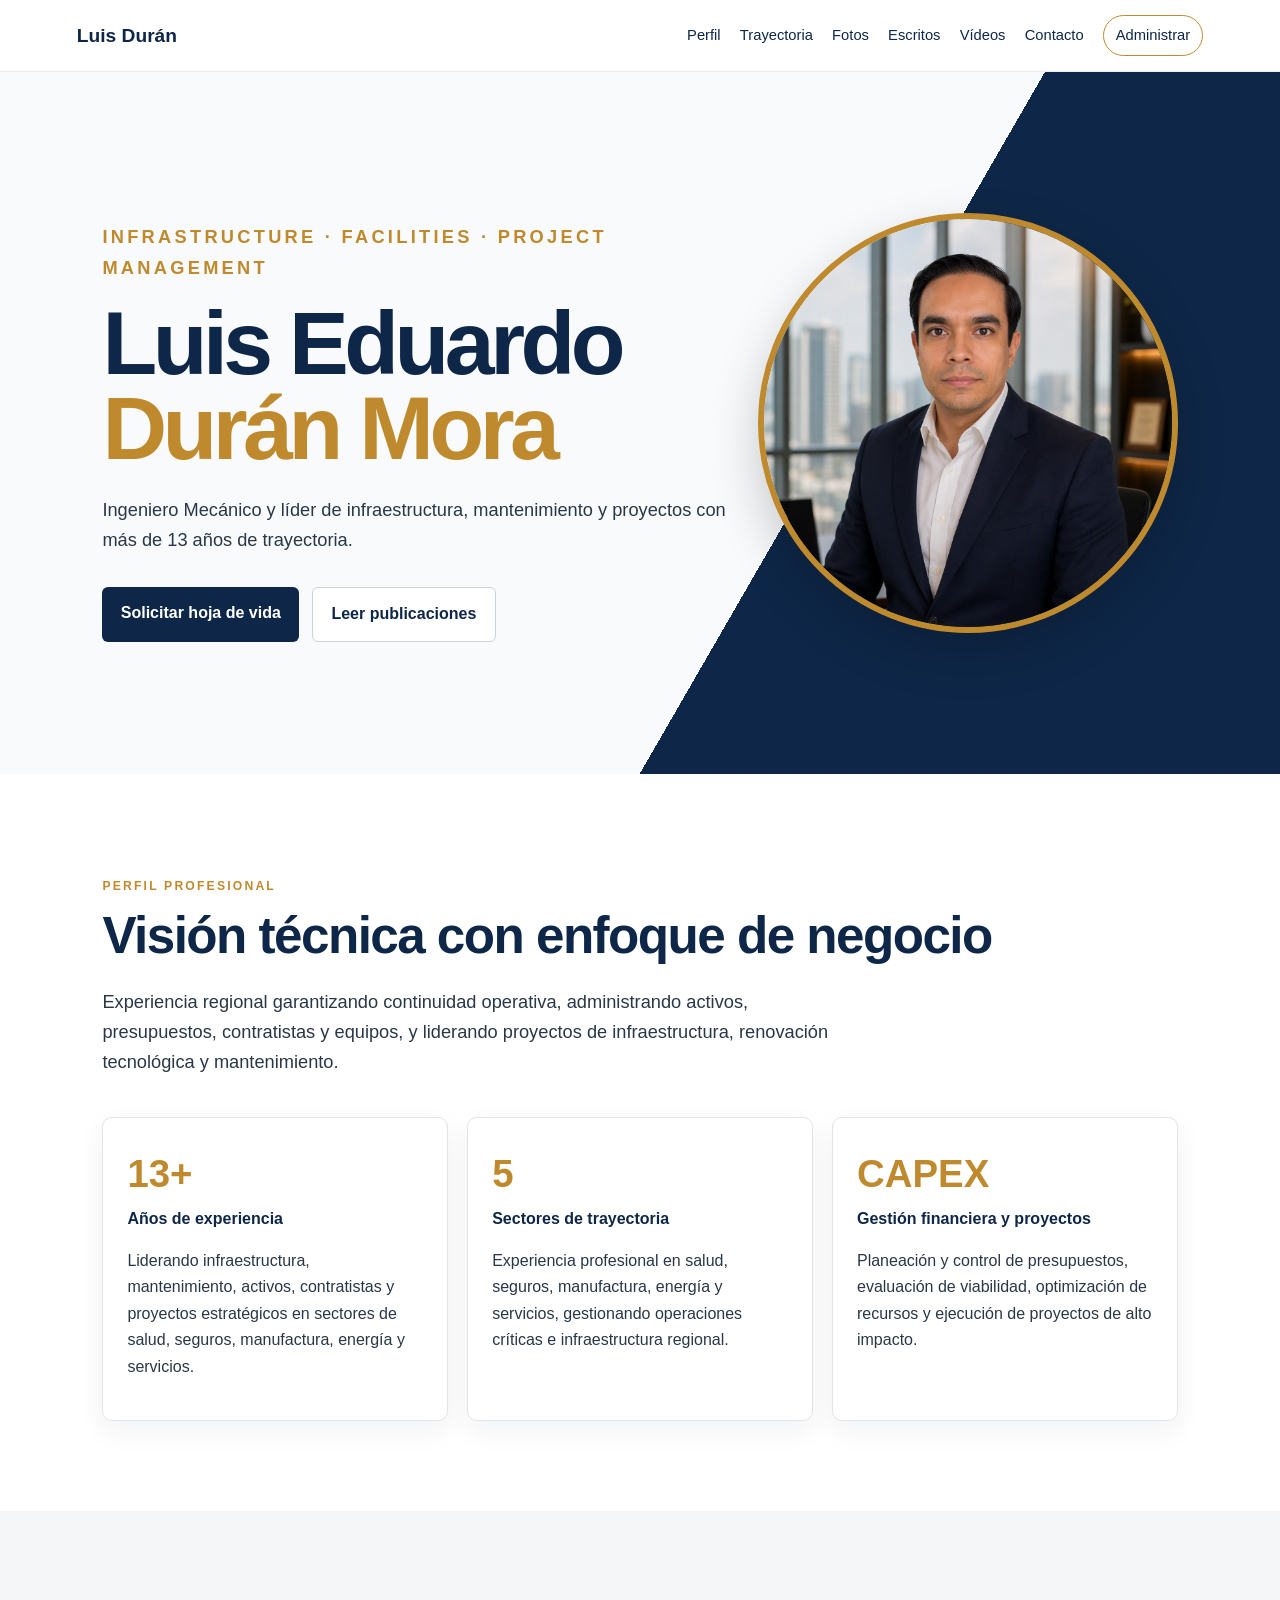
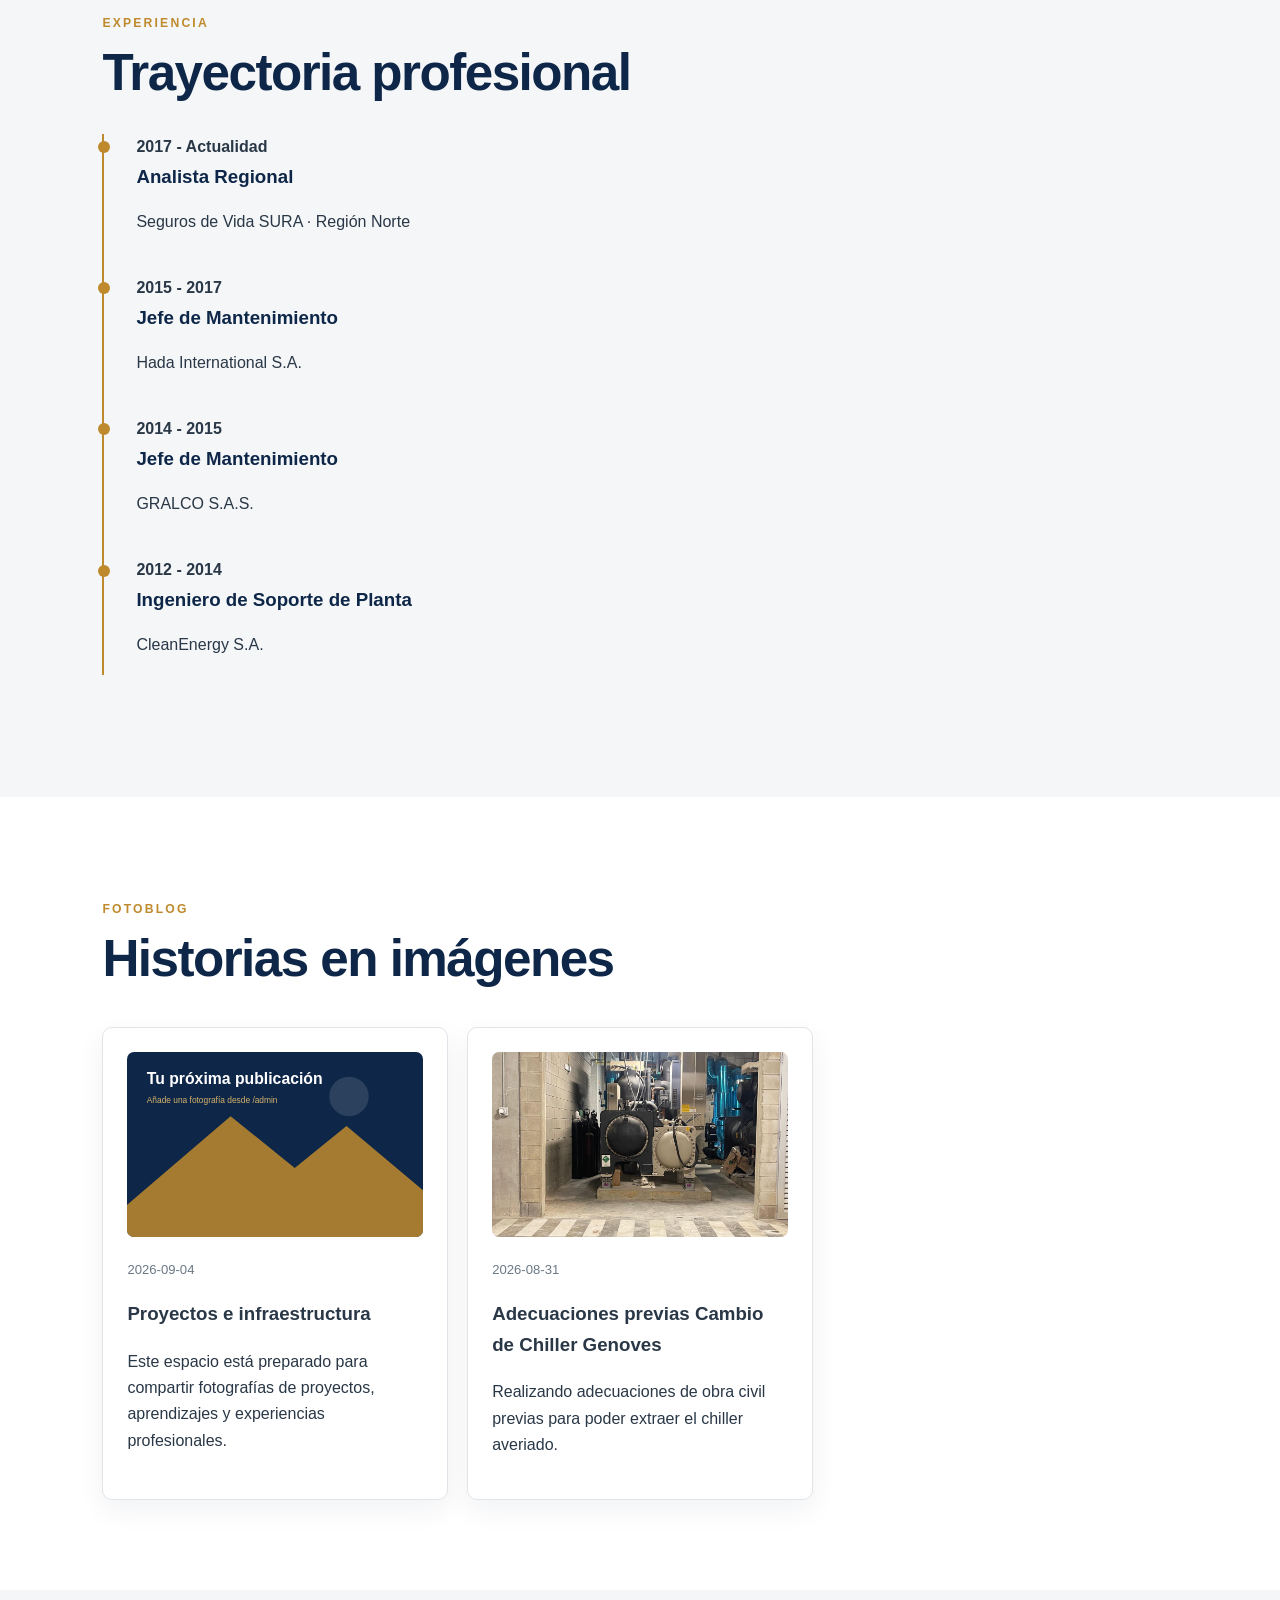
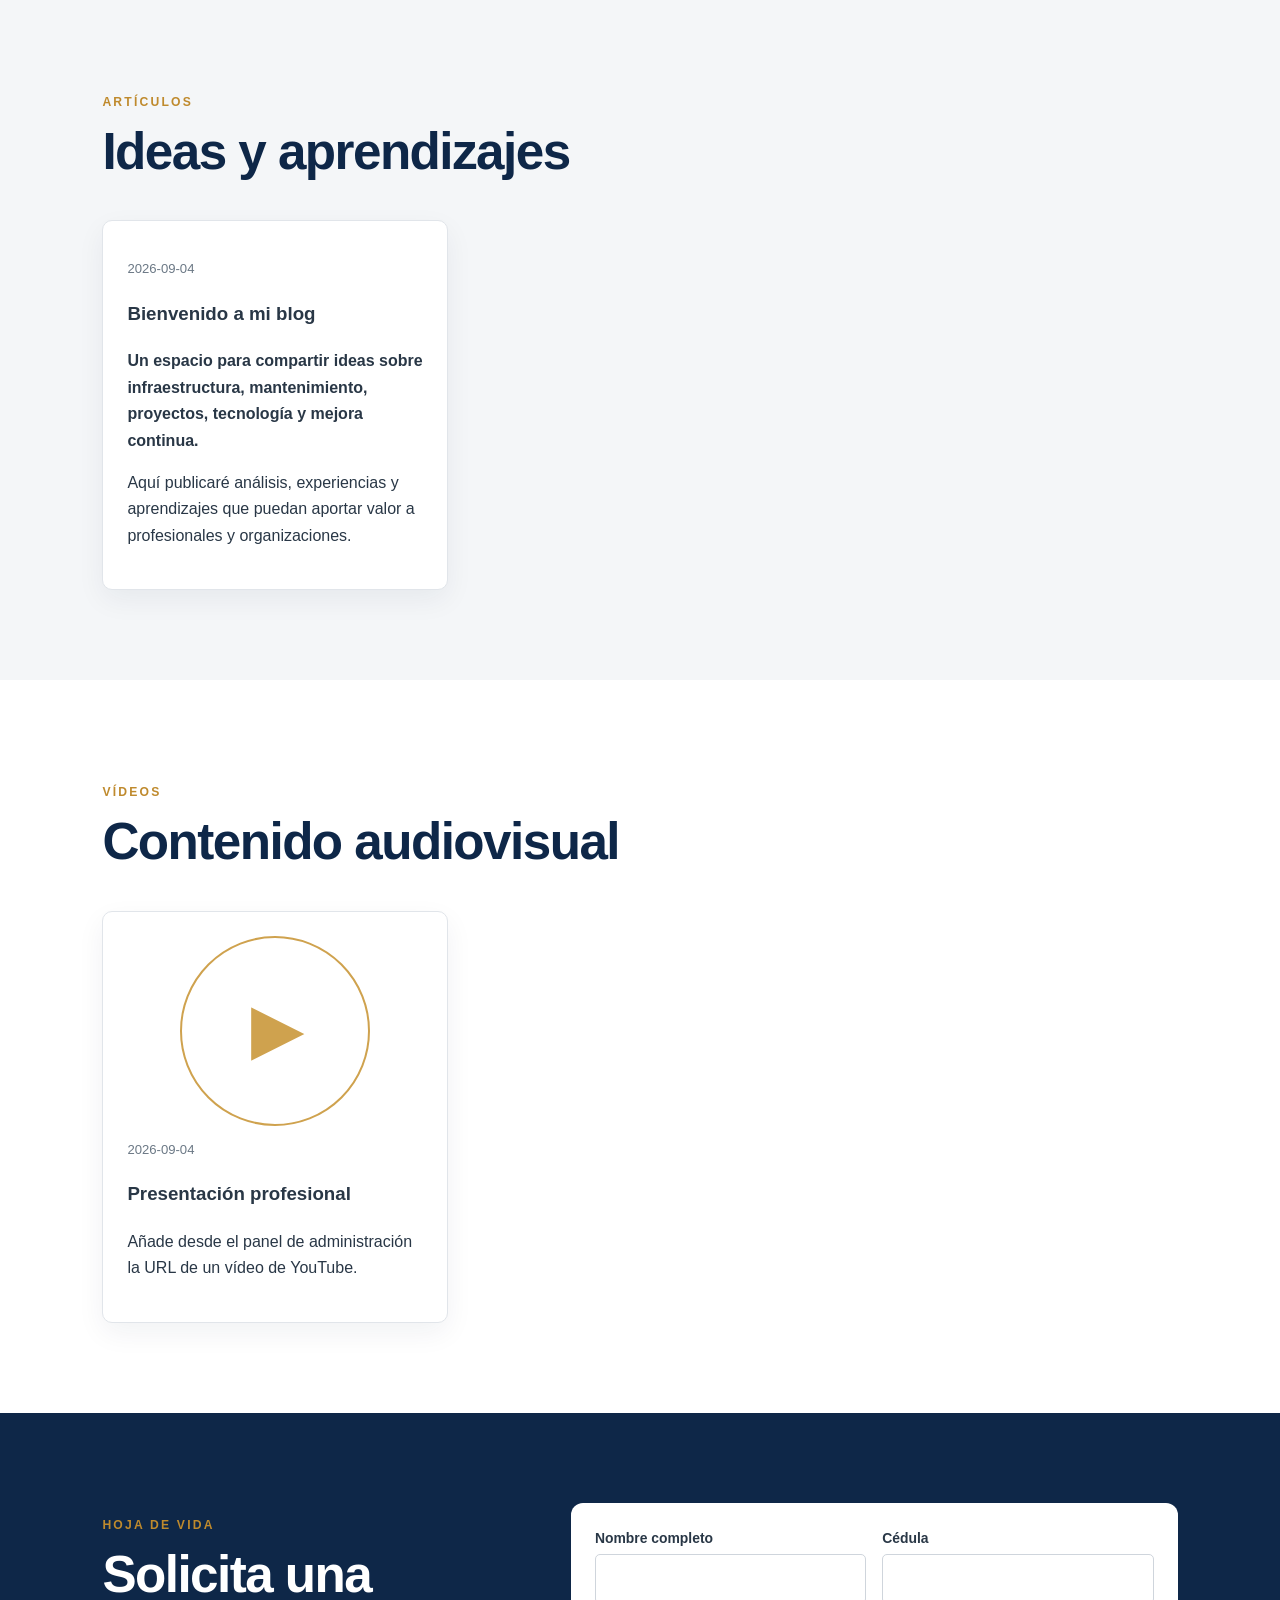
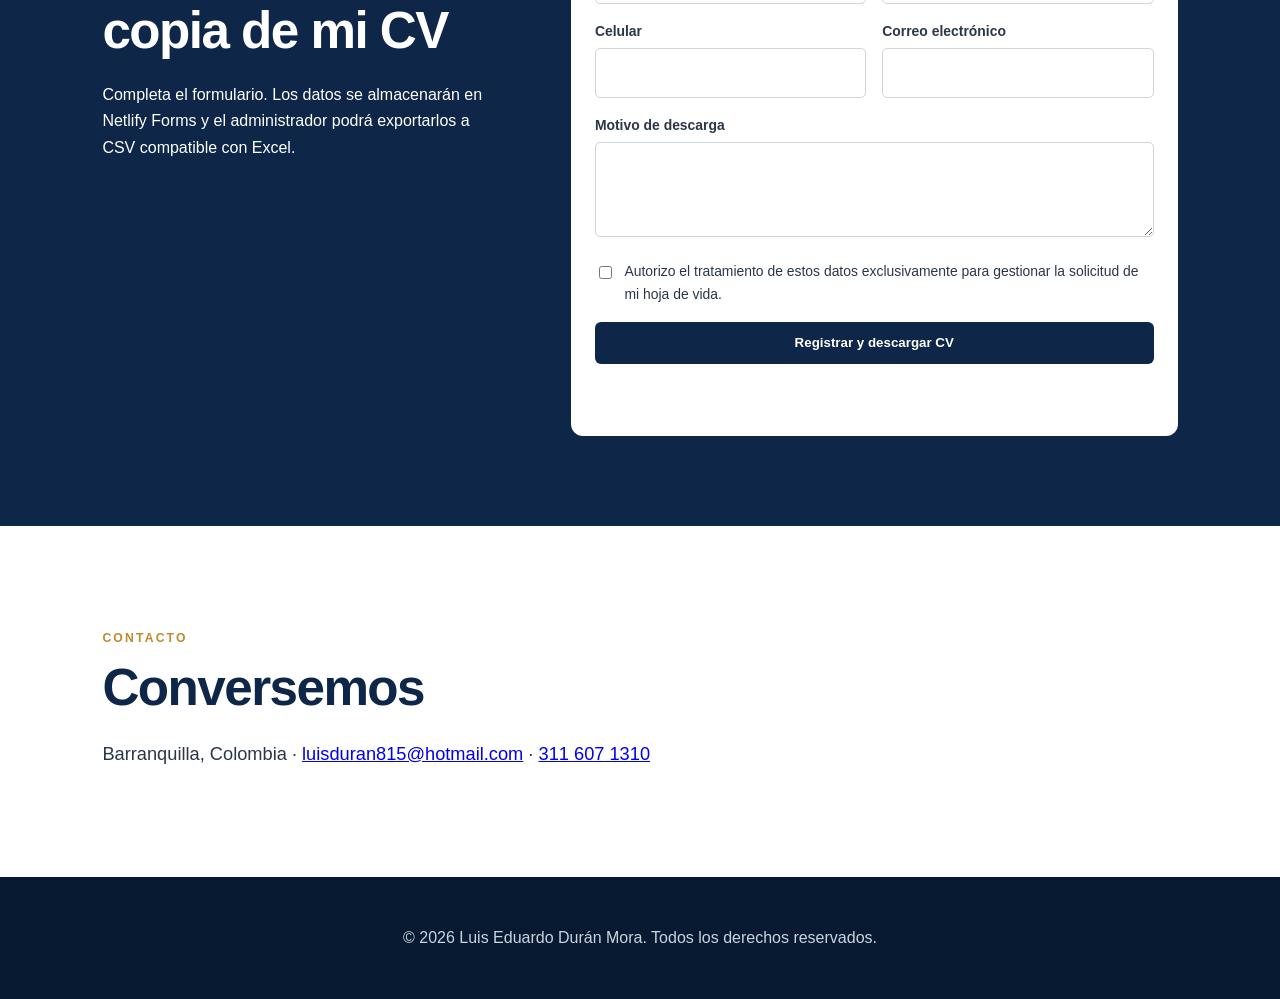
==== commit 99bf7cb3: "Update index.html" ====
--- a/index.html
+++ b/index.html
@@ -44,20 +44,34 @@
   <p class="lead">Experiencia regional garantizando continuidad operativa, administrando activos, presupuestos,
     contratistas y equipos, y liderando proyectos de infraestructura, renovación tecnológica y mantenimiento.</p>
   <div class="stats">
-    <article>
-      <strong>13+</strong>
-      <span>Años de experiencia</span>
-    </article>
-    <article>
-      <strong>5</strong>
-      <span>Sectores de trayectoria</span>
-    </article>
-    <article>
-      <strong>SAP</strong>
-      <span>PM / PS y analítica</span>
-    </article>
-  </div>
+  <article>
+    <strong>13+</strong>
+    <span>Años de experiencia</span>
+    <p>
+      Liderando infraestructura, mantenimiento, activos, contratistas y
+      proyectos estratégicos en sectores de salud, seguros, manufactura,
+      energía y servicios.
+    </p>
+  </article>
+  <article>
+    <strong>5</strong>
+    <span>Sectores de trayectoria</span>
+    <p>
+      Experiencia profesional en salud, seguros, manufactura, energía y
+      servicios, gestionando operaciones críticas e infraestructura regional.
+    </p>
+  </article>
+  <article>
+    <strong>CAPEX</strong>
+    <span>Gestión financiera y proyectos</span>
+    <p>
+      Planeación y control de presupuestos, evaluación de viabilidad,
+      optimización de recursos y ejecución de proyectos de alto impacto.
+    </p>
+  </article>
+</div>
 </section>
+  
 <section id="trayectoria" class="soft">
   <p class="eyebrow">EXPERIENCIA</p>
   <h2>Trayectoria profesional</h2>
@@ -84,6 +98,7 @@
     </article>
   </div>
 </section>
+  
 <section id="fotoblog">
   <p class="eyebrow">FOTOBLOG</p>
   <h2>Historias en imágenes</h2>
--- a/assets/css/style.css
+++ b/assets/css/style.css
@@ -13,12 +13,12 @@
 }
 
 .portrait img{
-    width:330px;          /* 50% más grande */
-    height:330px;
+    width:420px;
+    height:420px;
     object-fit:cover;
     border-radius:50%;
-    border:4px solid var(--gold);
-    box-shadow:0 15px 40px rgba(0,0,0,.15);
+    border:6px solid var(--gold);
+    box-shadow:0 20px 50px rgba(0,0,0,.20);
 }
 
 /* =========================
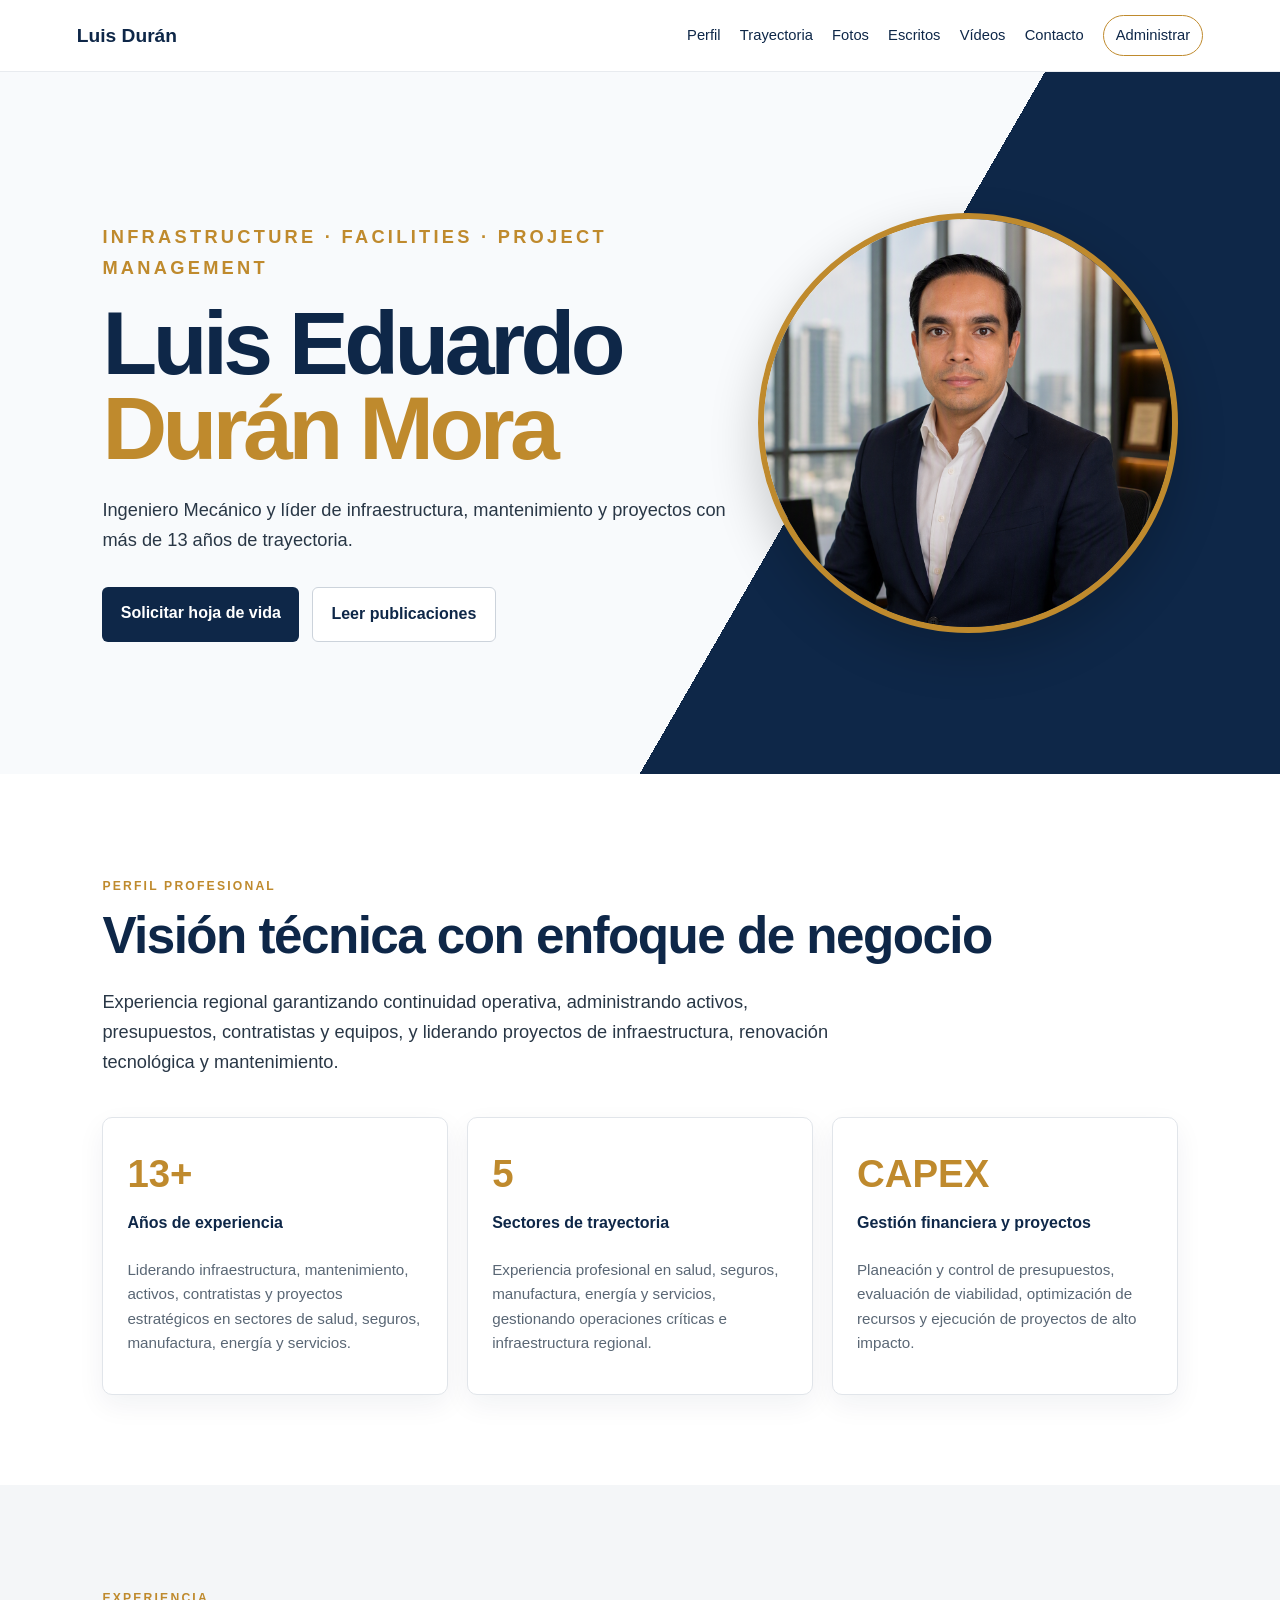
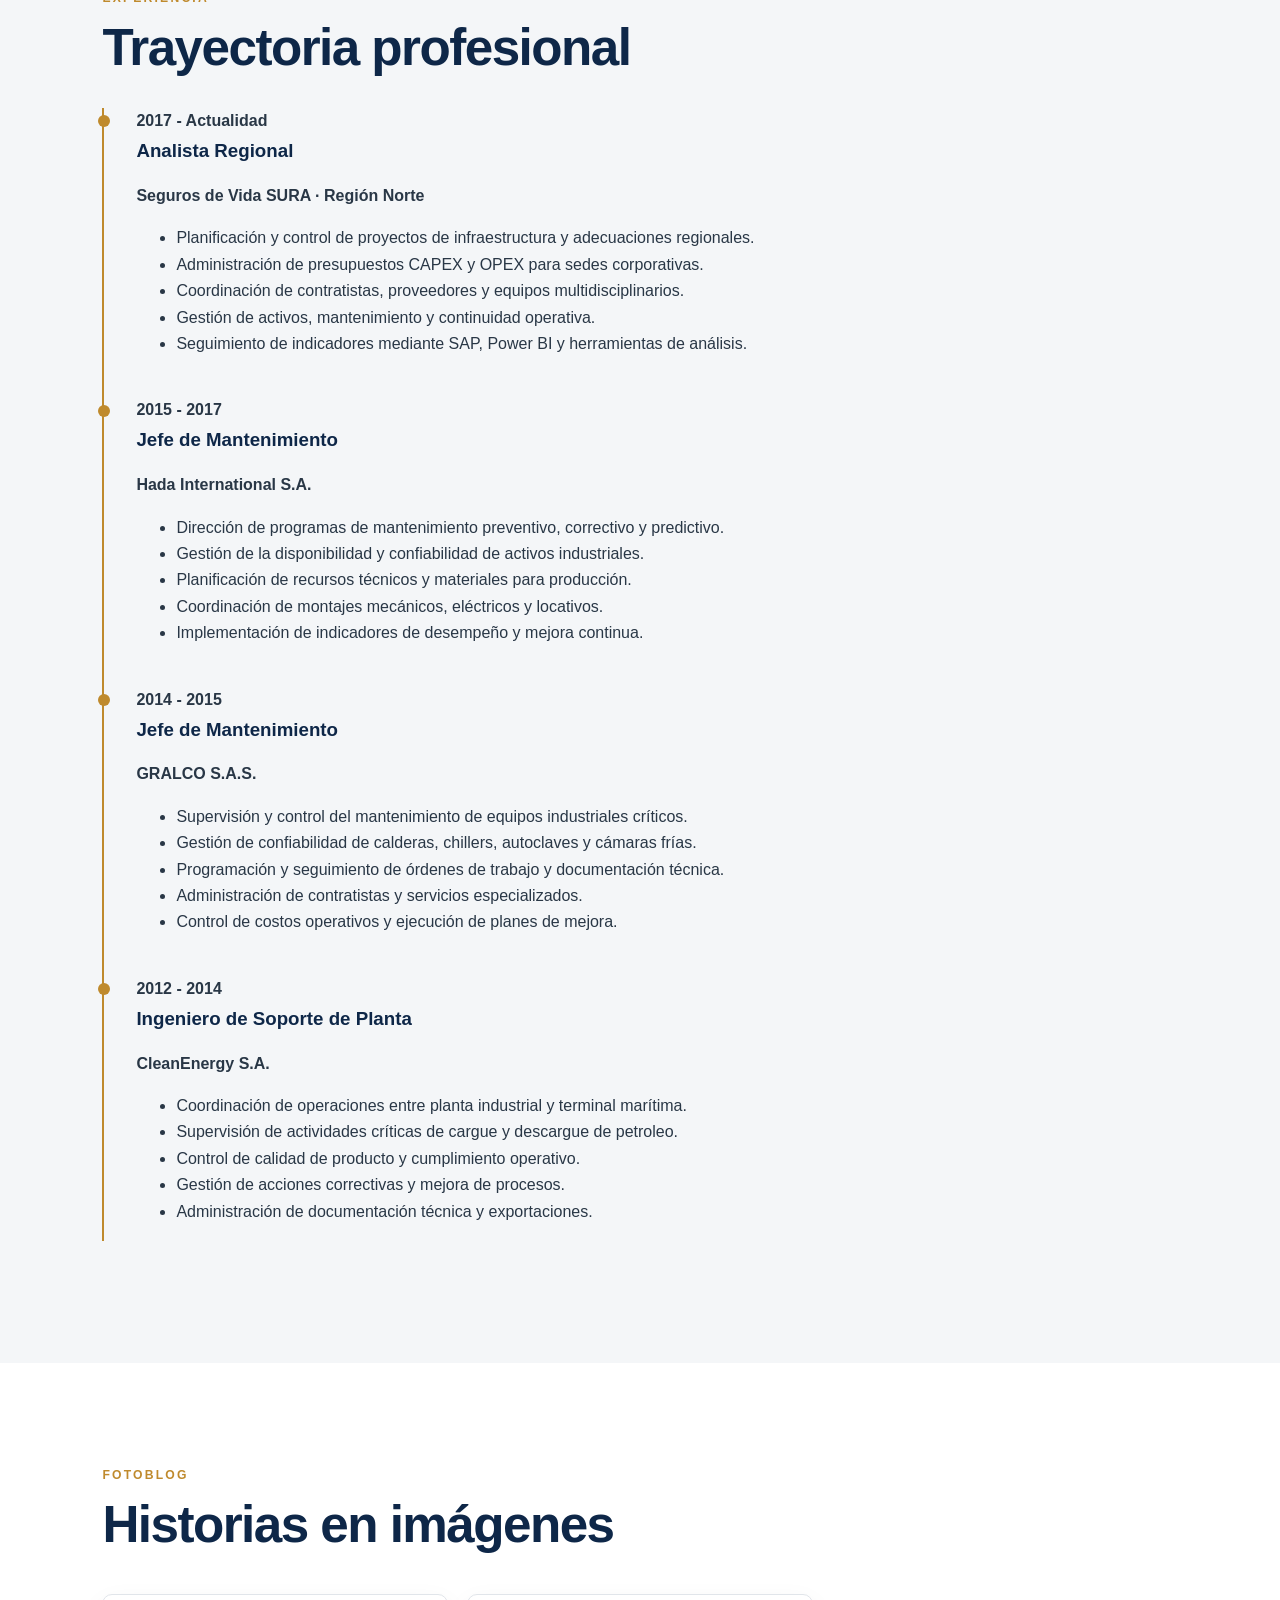
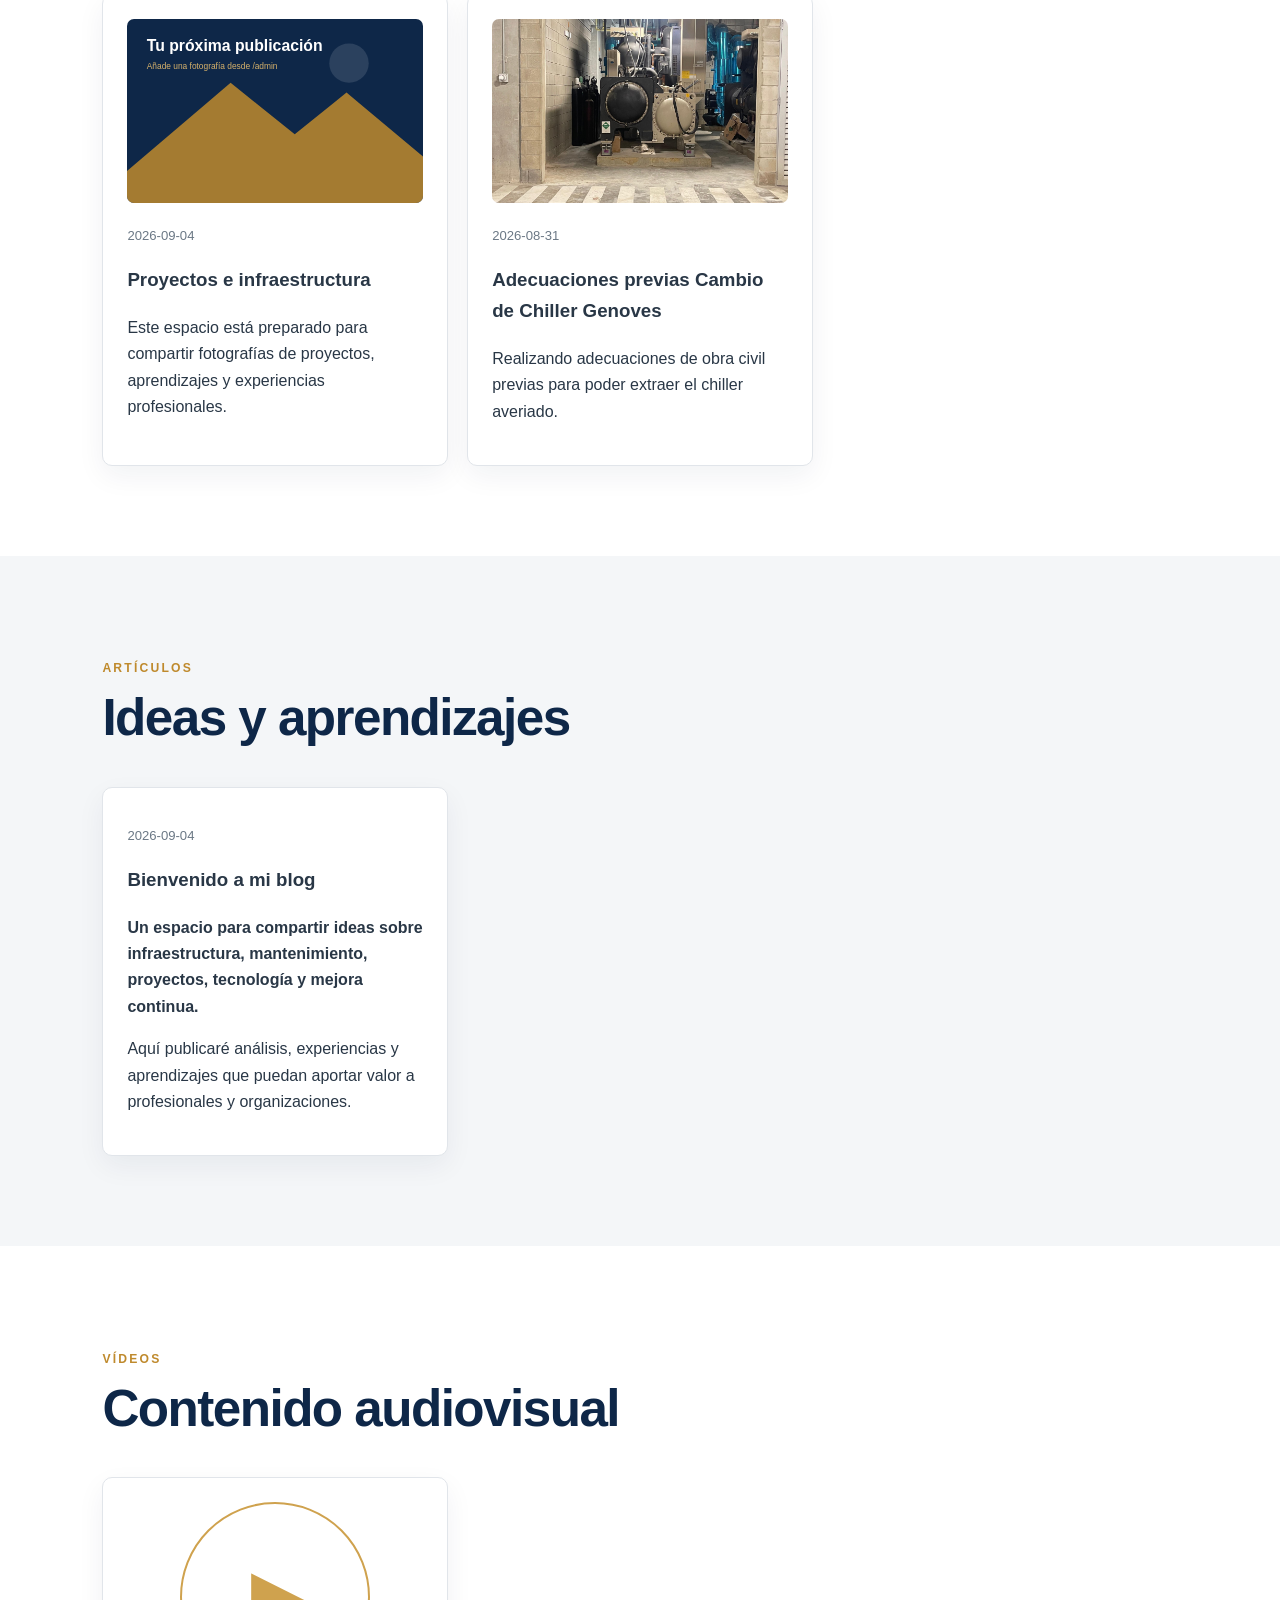
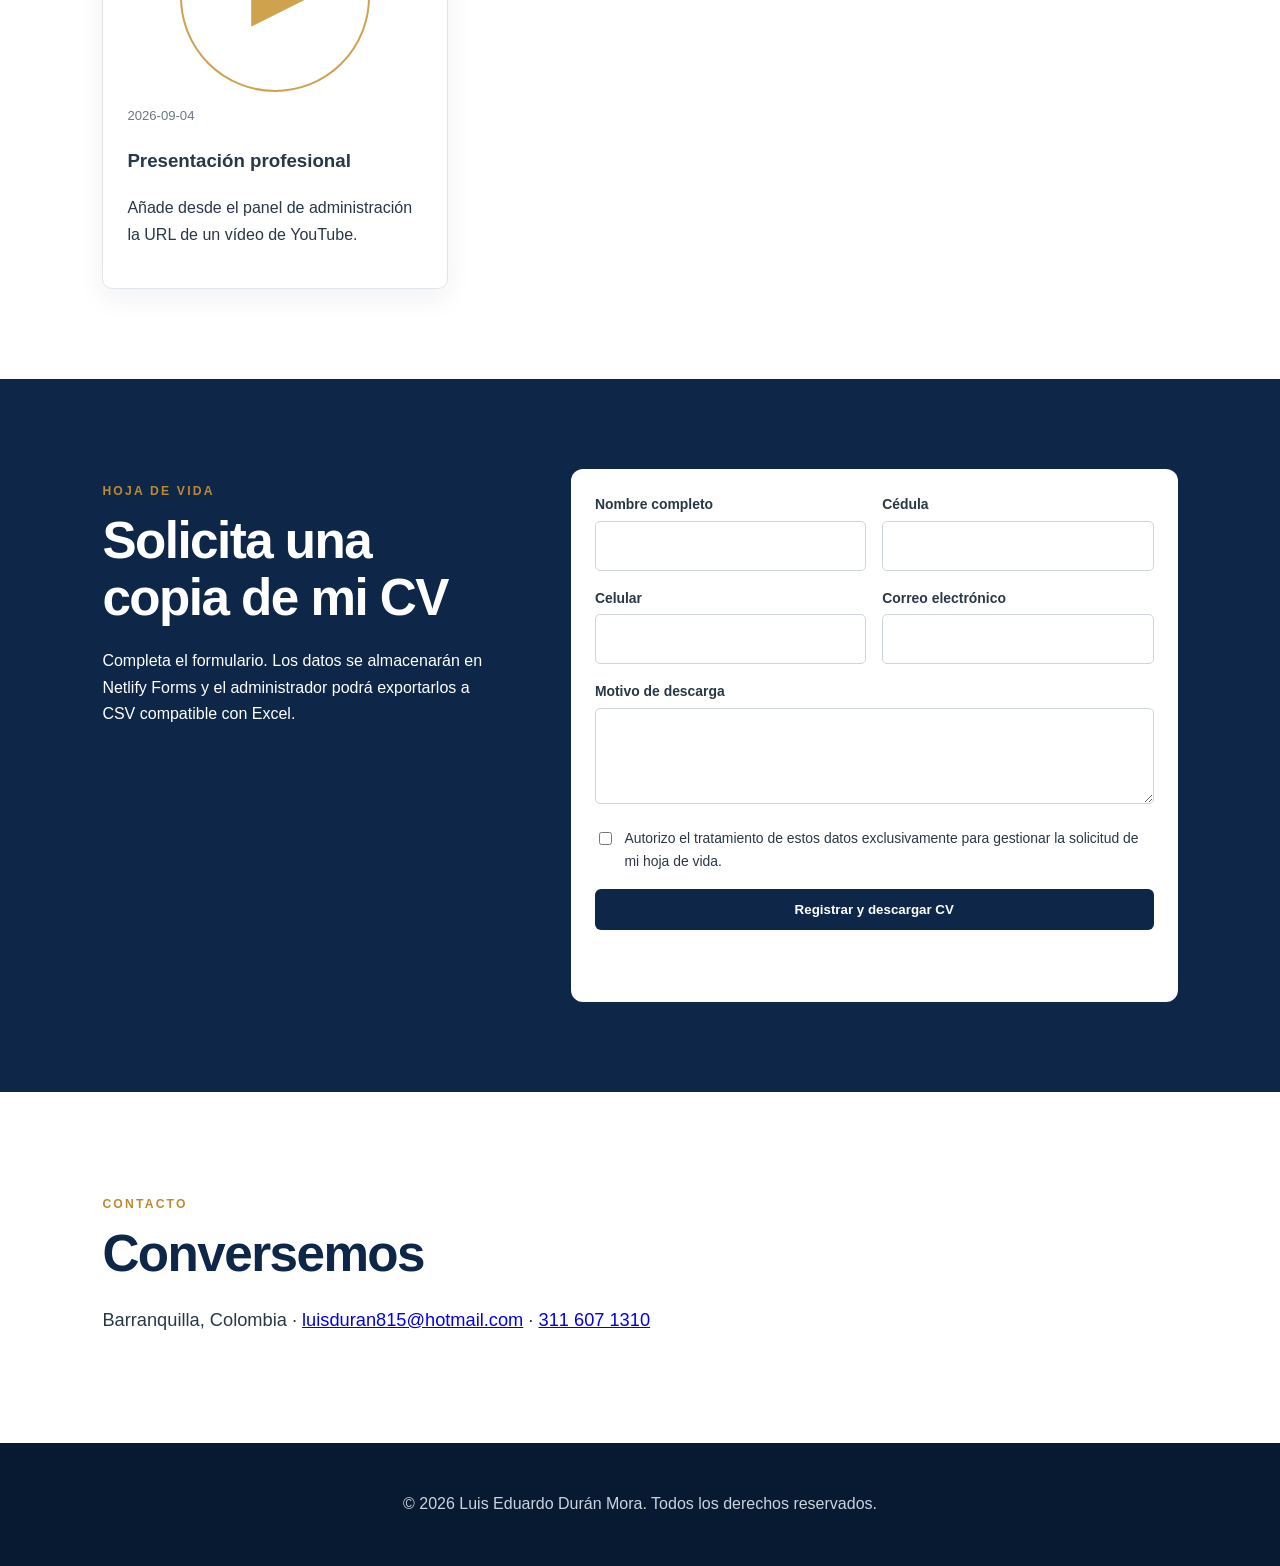
==== commit cf82864c: "Update index.html" ====
--- a/index.html
+++ b/index.html
@@ -77,25 +77,60 @@
   <h2>Trayectoria profesional</h2>
   <div class="timeline">
     <article>
-      <b>2017 - Actualidad</b>
-      <h3>Analista Regional</h3>
-      <p>Seguros de Vida SURA · Región Norte</p>
-    </article>
-    <article>
-      <b>2015 - 2017</b>
-      <h3>Jefe de Mantenimiento</h3>
-      <p>Hada International S.A.</p>
-    </article>
-    <article>
-      <b>2014 - 2015</b>
-      <h3>Jefe de Mantenimiento</h3>
-      <p>GRALCO S.A.S.</p>
-    </article>
-    <article>
-      <b>2012 - 2014</b>
-      <h3>Ingeniero de Soporte de Planta</h3>
-      <p>CleanEnergy S.A.</p>
-    </article>
+    <b>2017 - Actualidad</b>
+    <h3>Analista Regional</h3>
+    <p><strong>Seguros de Vida SURA · Región Norte</strong></p>
+
+    <ul>
+        <li>Planificación y control de proyectos de infraestructura y adecuaciones regionales.</li>
+        <li>Administración de presupuestos CAPEX y OPEX para sedes corporativas.</li>
+        <li>Coordinación de contratistas, proveedores y equipos multidisciplinarios.</li>
+        <li>Gestión de activos, mantenimiento y continuidad operativa.</li>
+        <li>Seguimiento de indicadores mediante SAP, Power BI y herramientas de análisis.</li>
+    </ul>
+</article>
+
+<article>
+    <b>2015 - 2017</b>
+    <h3>Jefe de Mantenimiento</h3>
+    <p><strong>Hada International S.A.</strong></p>
+
+    <ul>
+        <li>Dirección de programas de mantenimiento preventivo, correctivo y predictivo.</li>
+        <li>Gestión de la disponibilidad y confiabilidad de activos industriales.</li>
+        <li>Planificación de recursos técnicos y materiales para producción.</li>
+        <li>Coordinación de montajes mecánicos, eléctricos y locativos.</li>
+        <li>Implementación de indicadores de desempeño y mejora continua.</li>
+    </ul>
+</article>
+
+<article>
+    <b>2014 - 2015</b>
+    <h3>Jefe de Mantenimiento</h3>
+    <p><strong>GRALCO S.A.S.</strong></p>
+
+    <ul>
+        <li>Supervisión y control del mantenimiento de equipos industriales críticos.</li>
+        <li>Gestión de confiabilidad de calderas, chillers, autoclaves y cámaras frías.</li>
+        <li>Programación y seguimiento de órdenes de trabajo y documentación técnica.</li>
+        <li>Administración de contratistas y servicios especializados.</li>
+        <li>Control de costos operativos y ejecución de planes de mejora.</li>
+    </ul>
+</article>
+
+<article>
+    <b>2012 - 2014</b>
+    <h3>Ingeniero de Soporte de Planta</h3>
+    <p><strong>CleanEnergy S.A.</strong></p>
+
+    <ul>
+        <li>Coordinación de operaciones entre planta industrial y terminal marítima.</li>
+        <li>Supervisión de actividades críticas de cargue y descargue de petroleo.</li>
+        <li>Control de calidad de producto y cumplimiento operativo.</li>
+        <li>Gestión de acciones correctivas y mejora de procesos.</li>
+        <li>Administración de documentación técnica y exportaciones.</li>
+    </ul>
+</article>
   </div>
 </section>
   
--- a/assets/css/style.css
+++ b/assets/css/style.css
@@ -26,6 +26,10 @@
    ========================= */
 
 @media(max-width:850px){
+
+   .stats article{
+         min-height:auto;
+      }
 
     .menu{
         display:block;
@@ -88,6 +92,10 @@
 
 @media(max-width:560px){
 
+   .stats article{
+      min-height:auto;
+   }
+
     section{
         padding:65px 6vw;
     }
@@ -131,3 +139,23 @@
         max-width:320px;
     }
 }
+
+.stats article{
+    min-height:260px;
+    display:flex;
+    flex-direction:column;
+    justify-content:flex-start;
+}
+
+.stats article p{
+    margin-top:12px;
+    font-size:.95rem;
+    line-height:1.6;
+    color:#5a6775;
+}
+
+.stats article span{
+    display:block;
+    margin-top:4px;
+    margin-bottom:10px;
+}
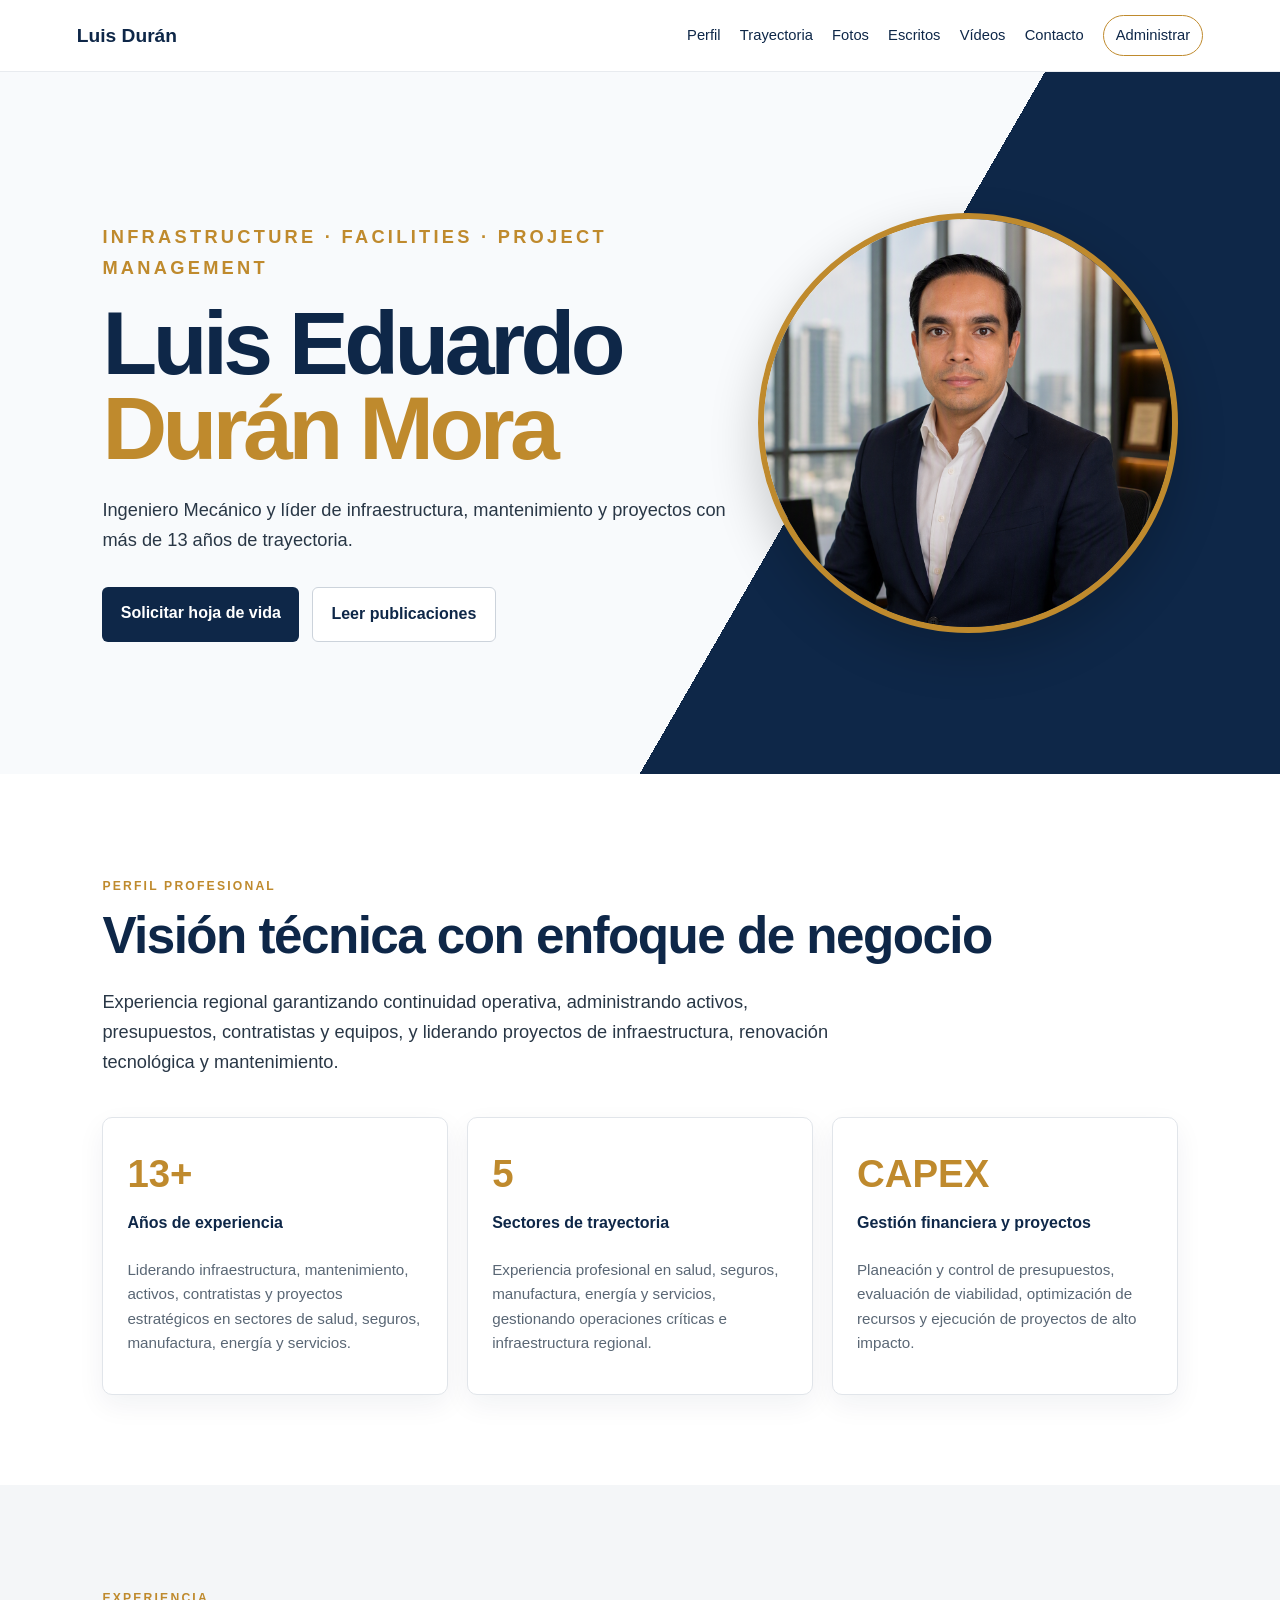
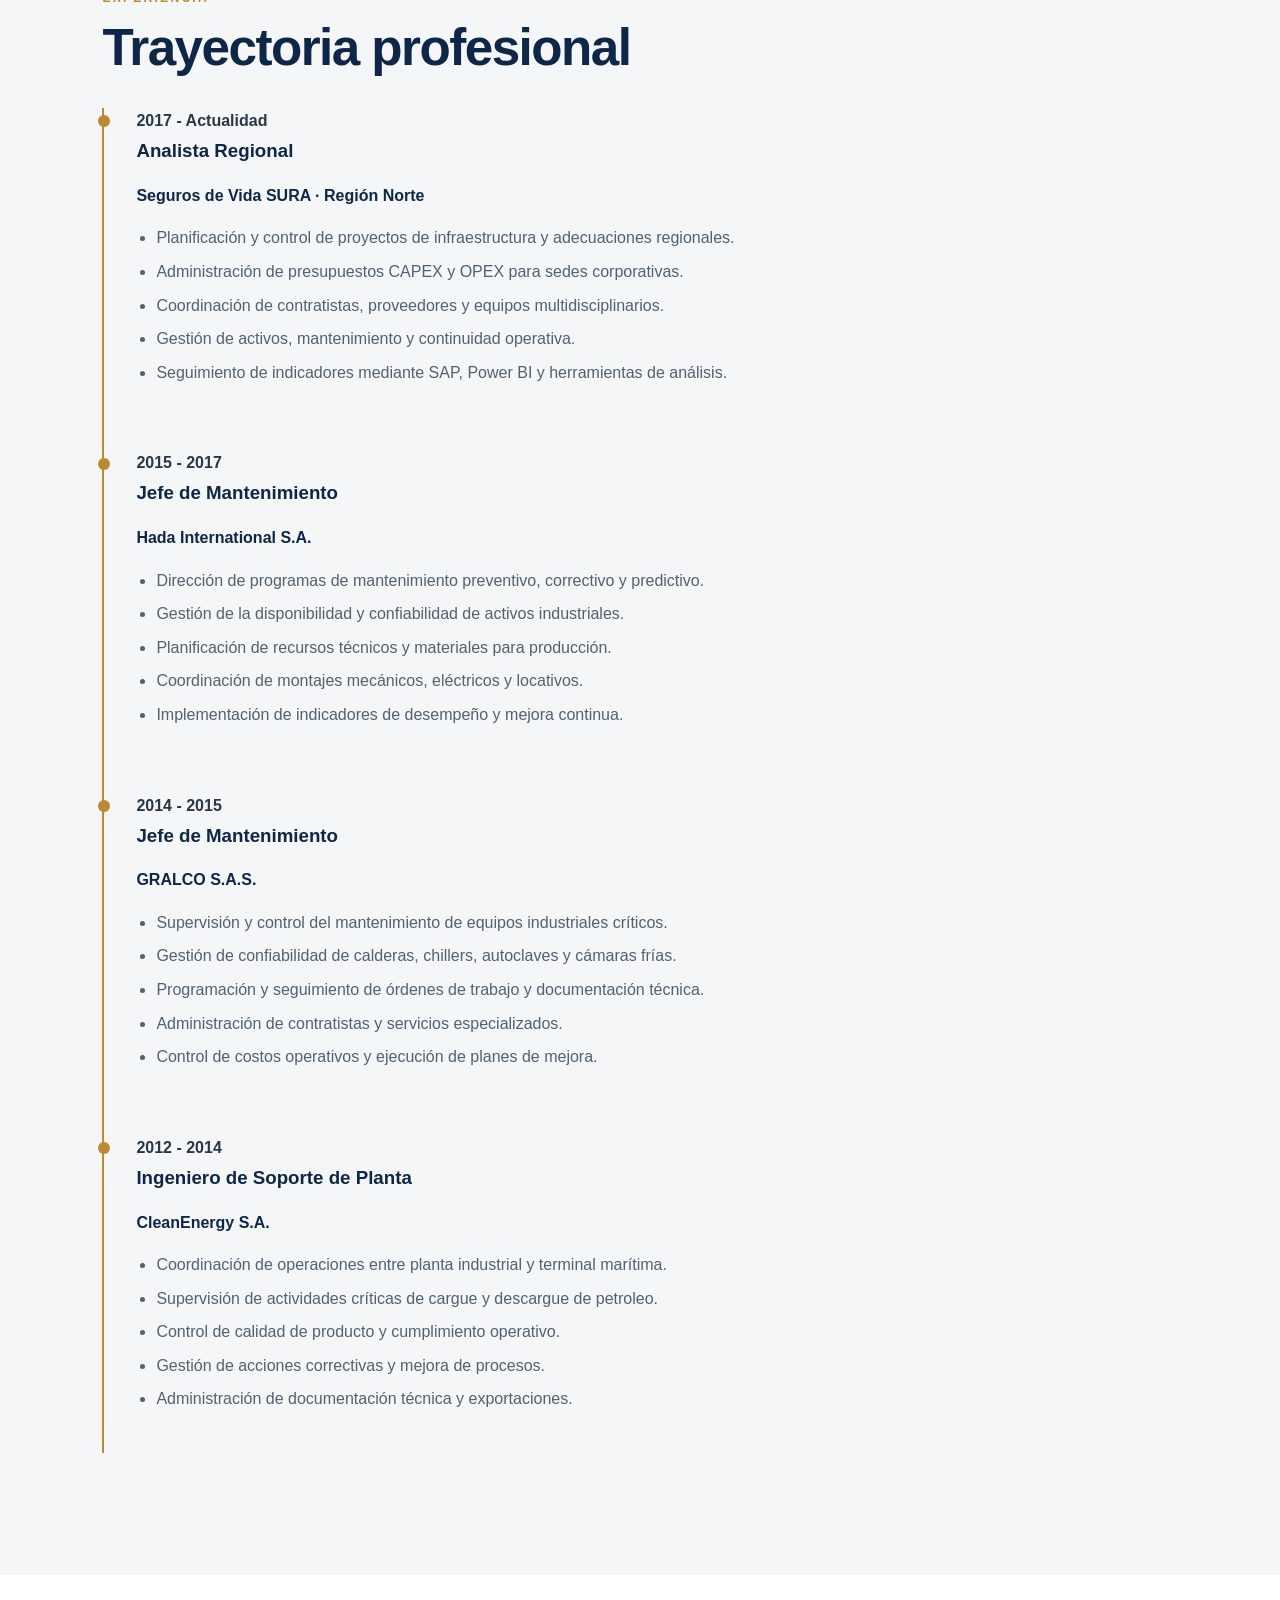
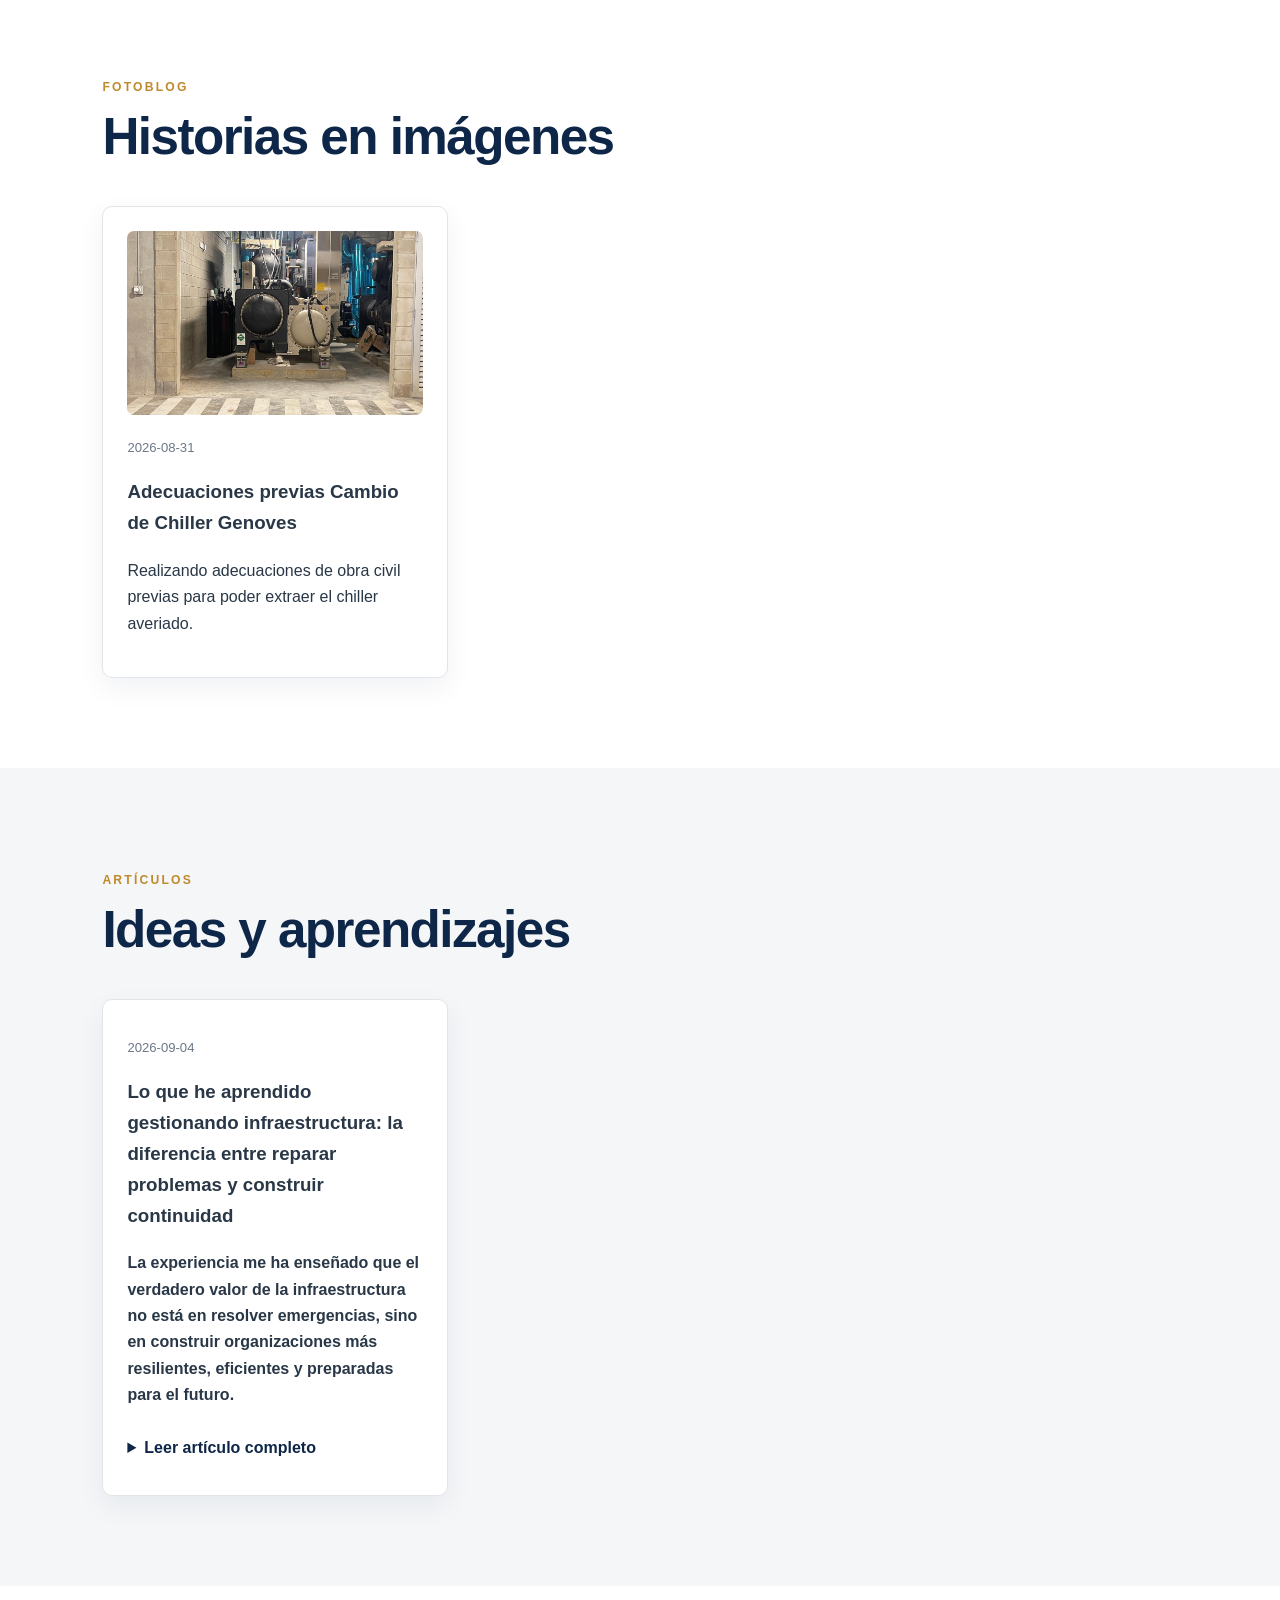
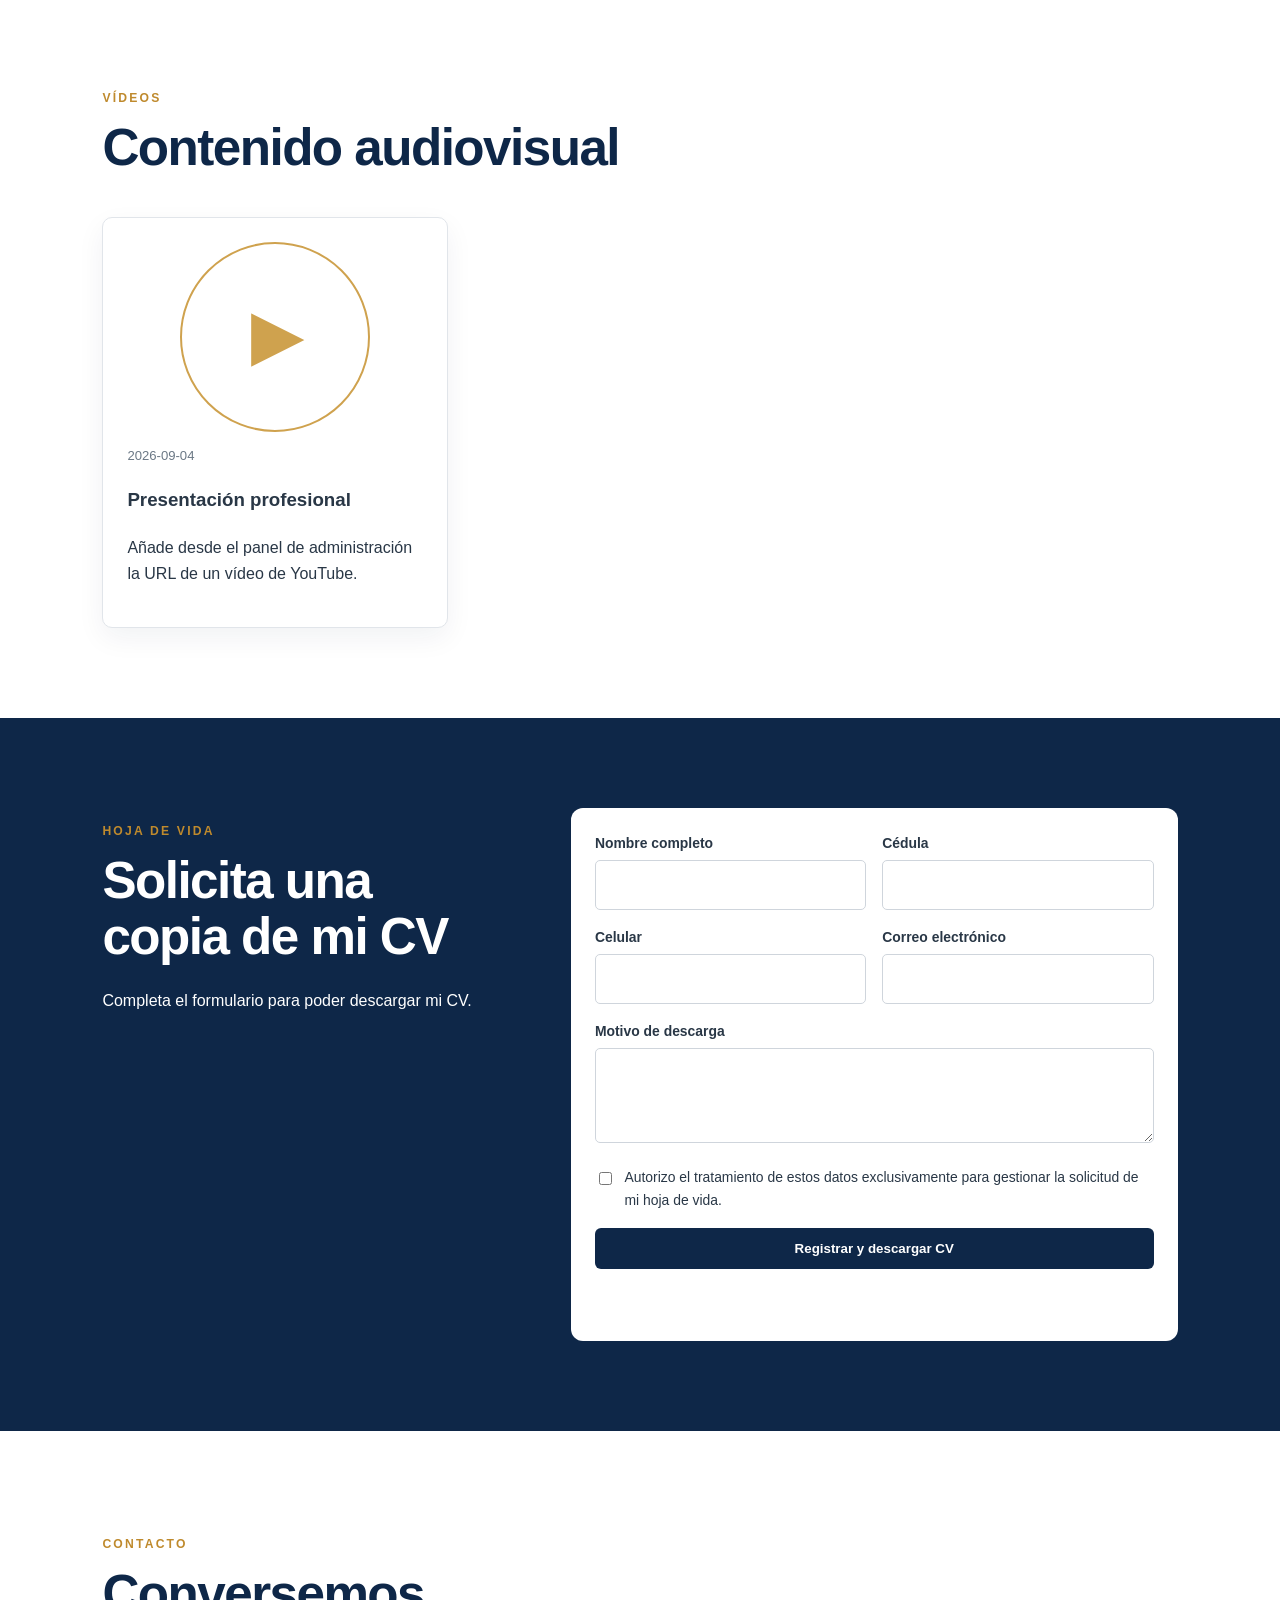
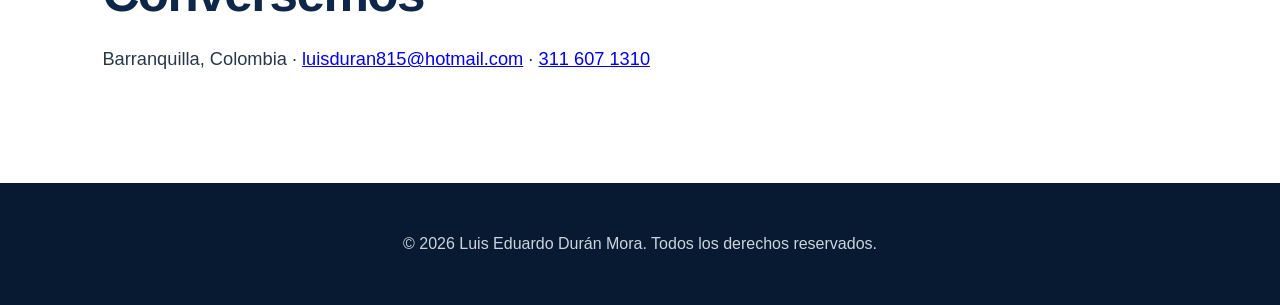
==== commit 4e954393: "Update index.html" ====
--- a/index.html
+++ b/index.html
@@ -153,7 +153,7 @@
   <div>
     <p class="eyebrow">HOJA DE VIDA</p>
     <h2>Solicita una copia de mi CV</h2>
-    <p>Completa el formulario. Los datos se almacenarán en Netlify Forms y el administrador podrá exportarlos a CSV compatible con Excel.</p>
+    <p>Completa el formulario para poder descargar mi CV.</p>
   </div>
   <form id="cv-form" name="solicitudes-cv" method="POST" data-netlify="true" netlify-honeypot="bot-field">
     <input type="hidden" name="form-name" value="solicitudes-cv">
--- a/assets/css/style.css
+++ b/assets/css/style.css
@@ -159,3 +159,51 @@
     margin-top:4px;
     margin-bottom:10px;
 }
+
+.timeline ul{
+    margin-top:15px;
+    padding-left:20px;
+}
+
+.timeline li{
+    margin-bottom:8px;
+    line-height:1.6;
+    color:#526170;
+}
+
+.timeline p strong{
+    color:#0e2748;
+}
+
+.timeline article{
+    padding-bottom:25px;
+}
+
+
+details{
+    margin-top:15px;
+}
+
+summary{
+    cursor:pointer;
+    color:#0e2748;
+    font-weight:700;
+    padding:10px 0;
+}
+
+summary:hover{
+    color:#bf8a2d;
+}
+
+details[open] summary{
+    margin-bottom:15px;
+}
+
+.article-content{
+    padding-top:10px;
+}
+
+.article-content p{
+    line-height:1.8;
+    color:#526170;
+}
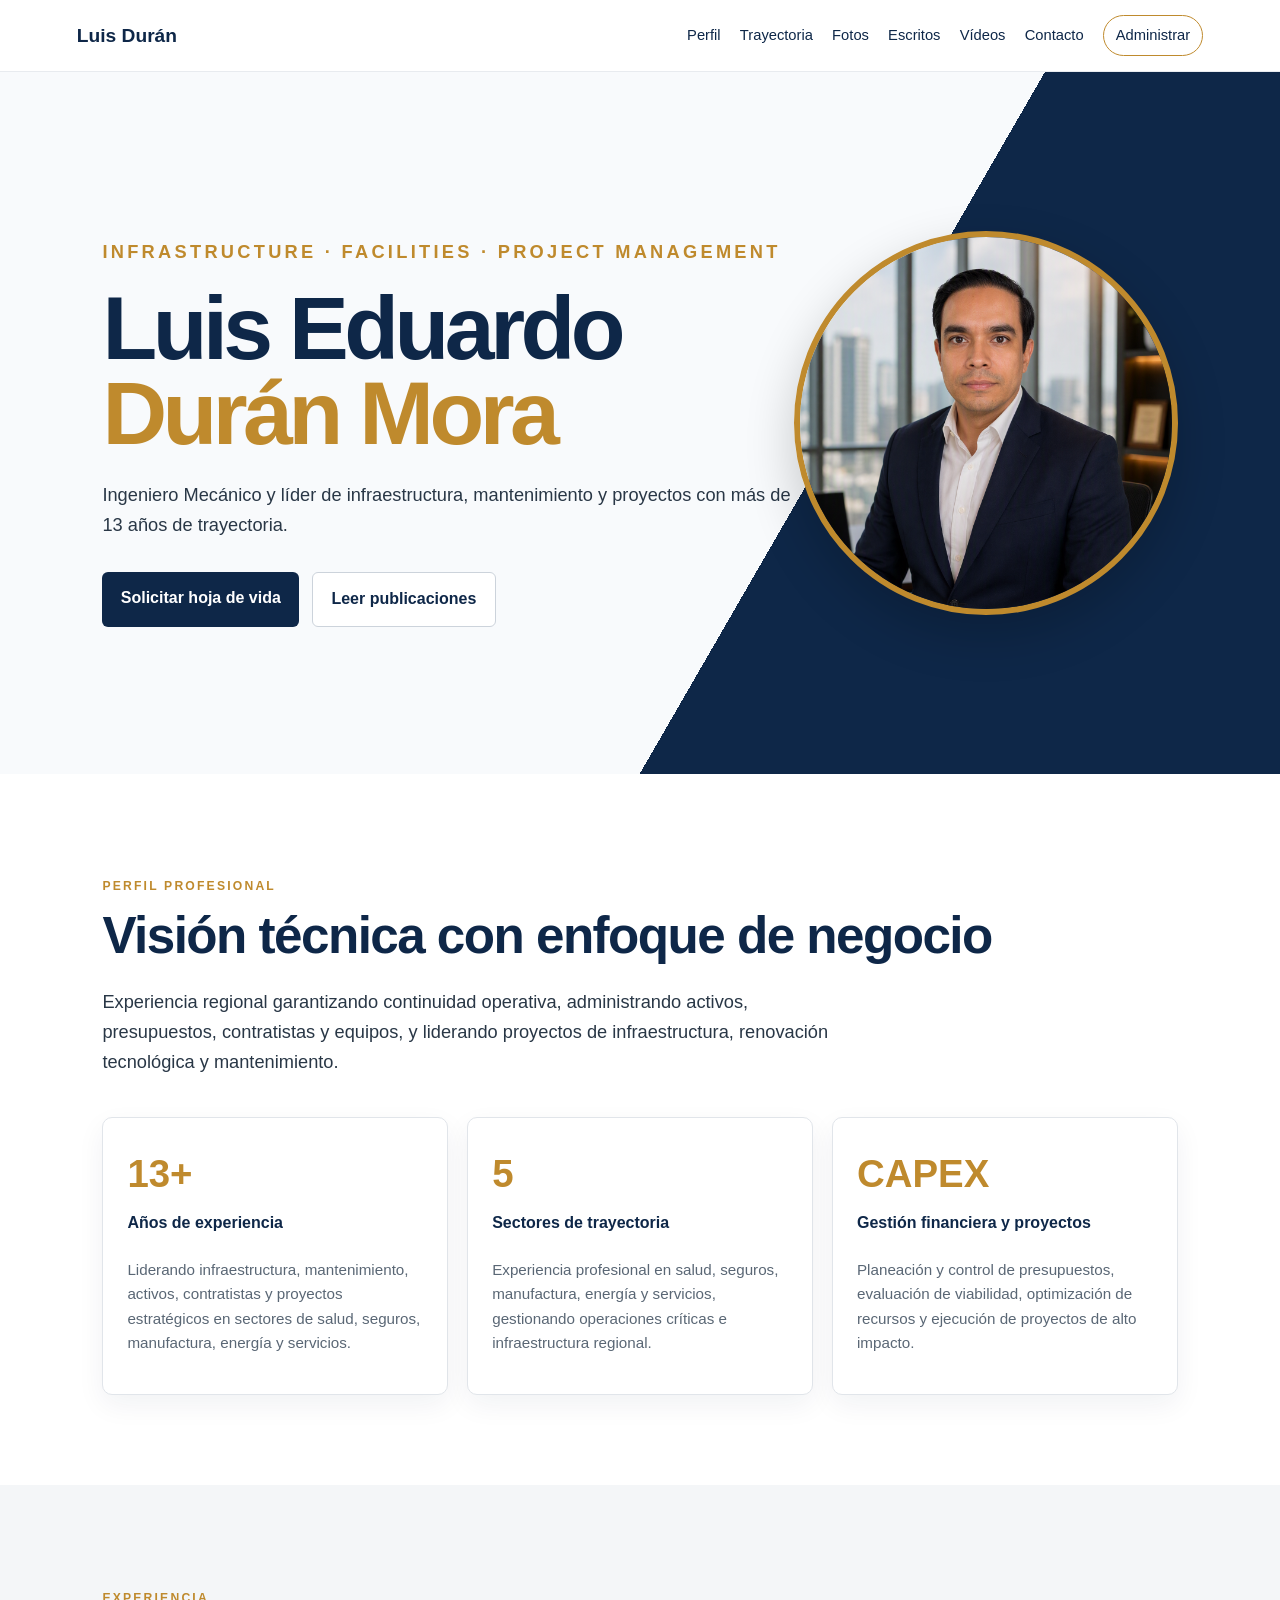
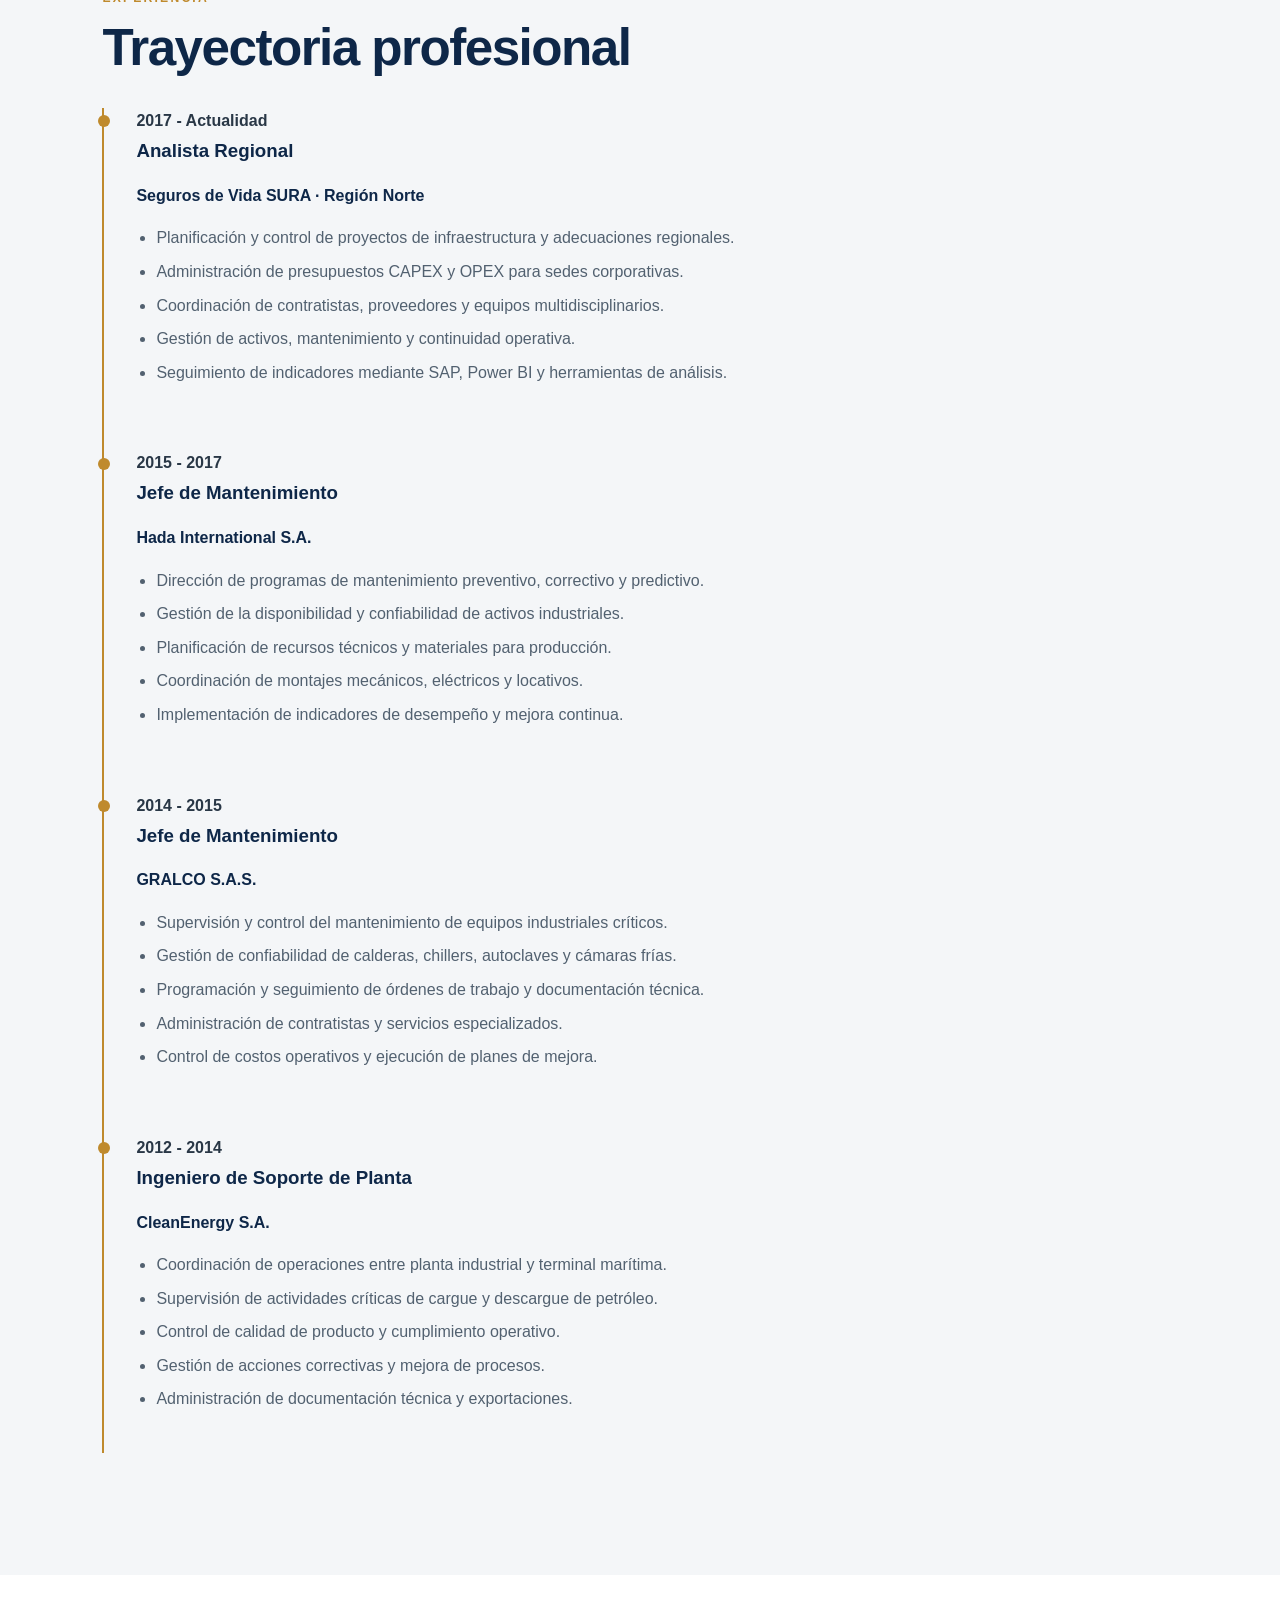
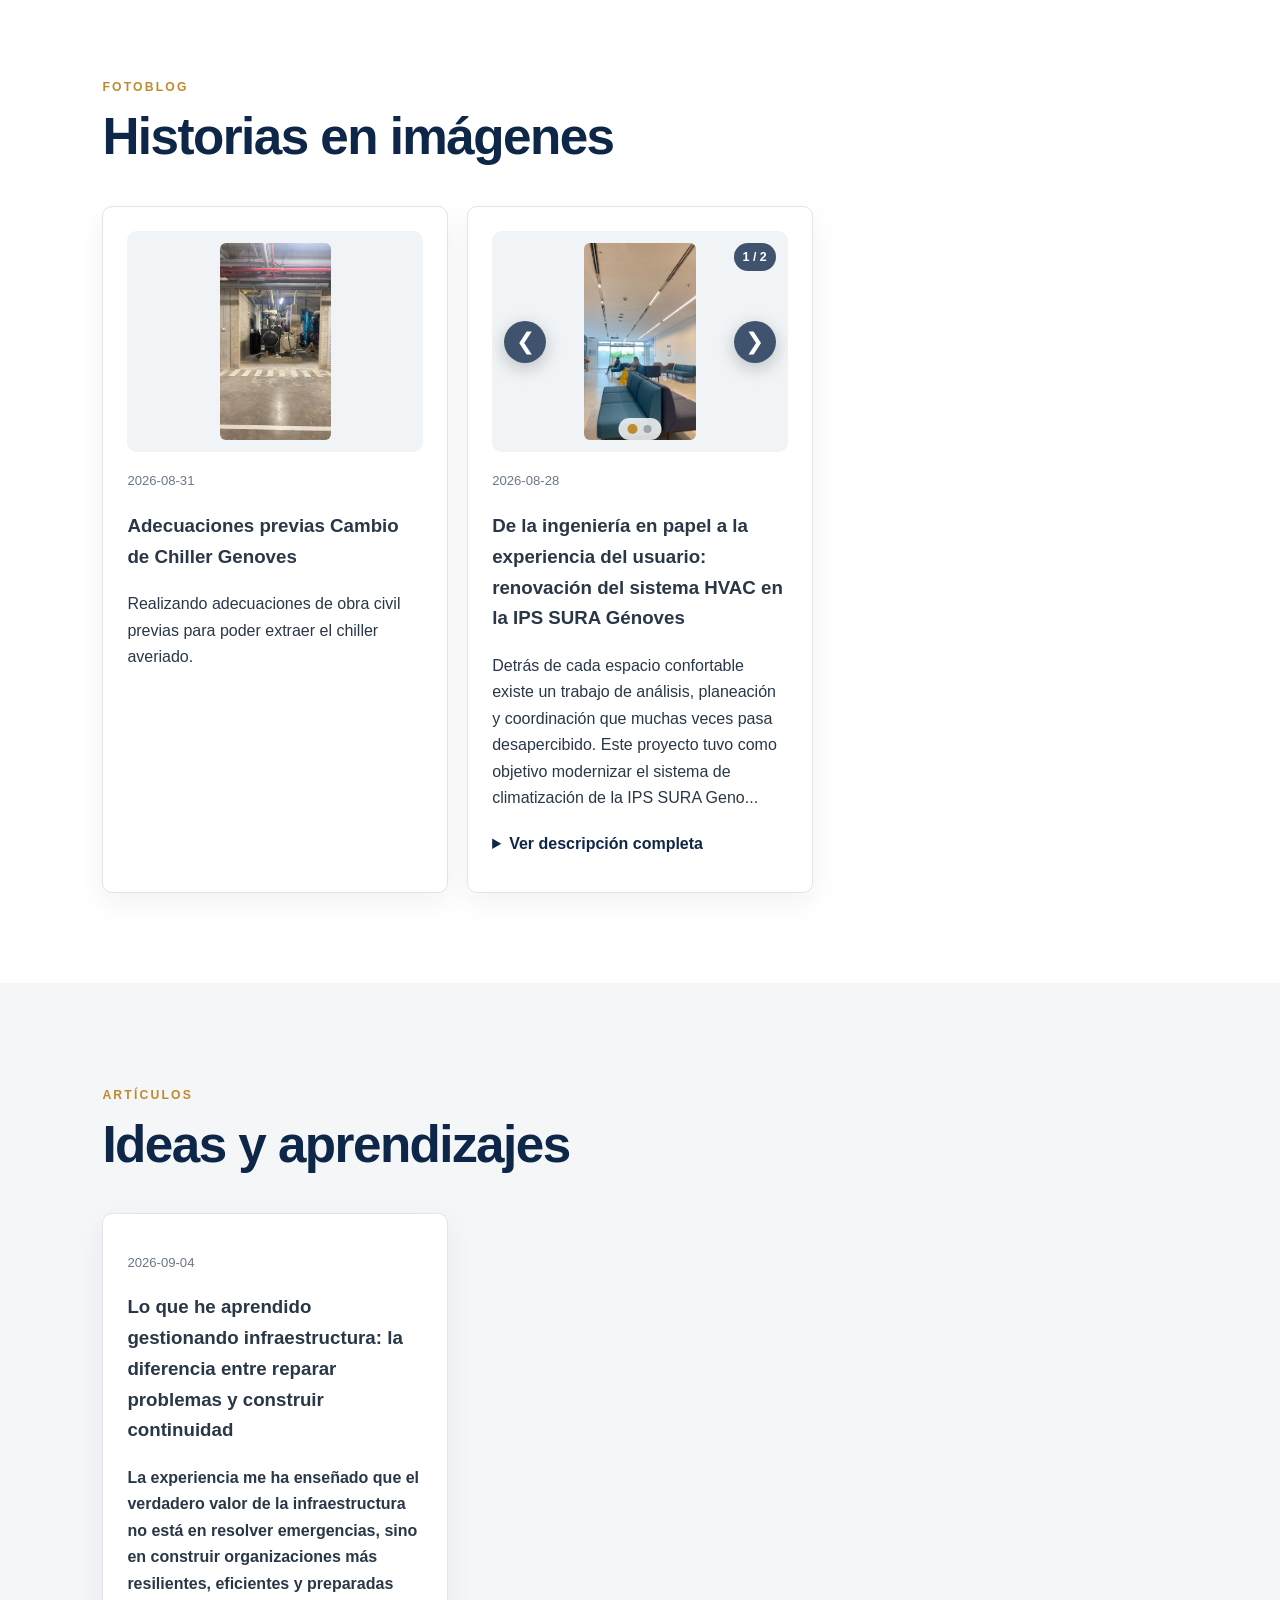
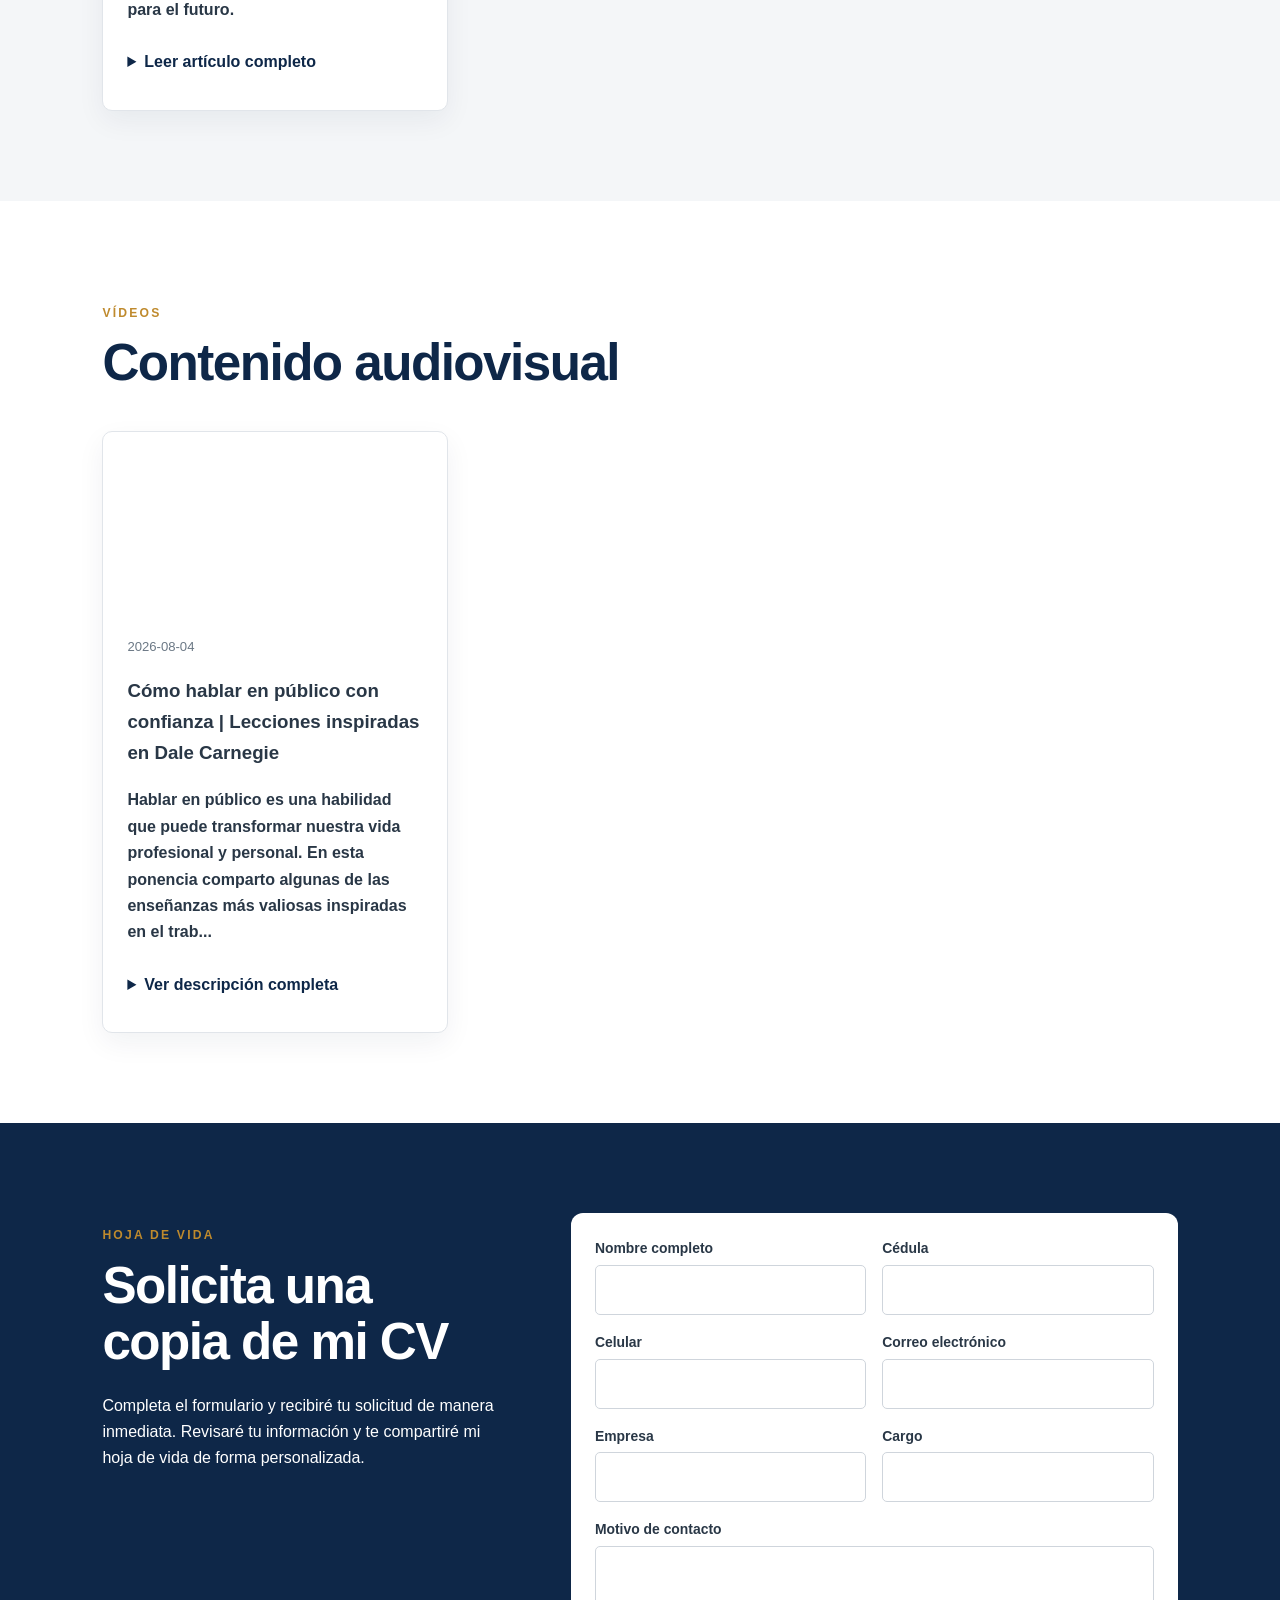
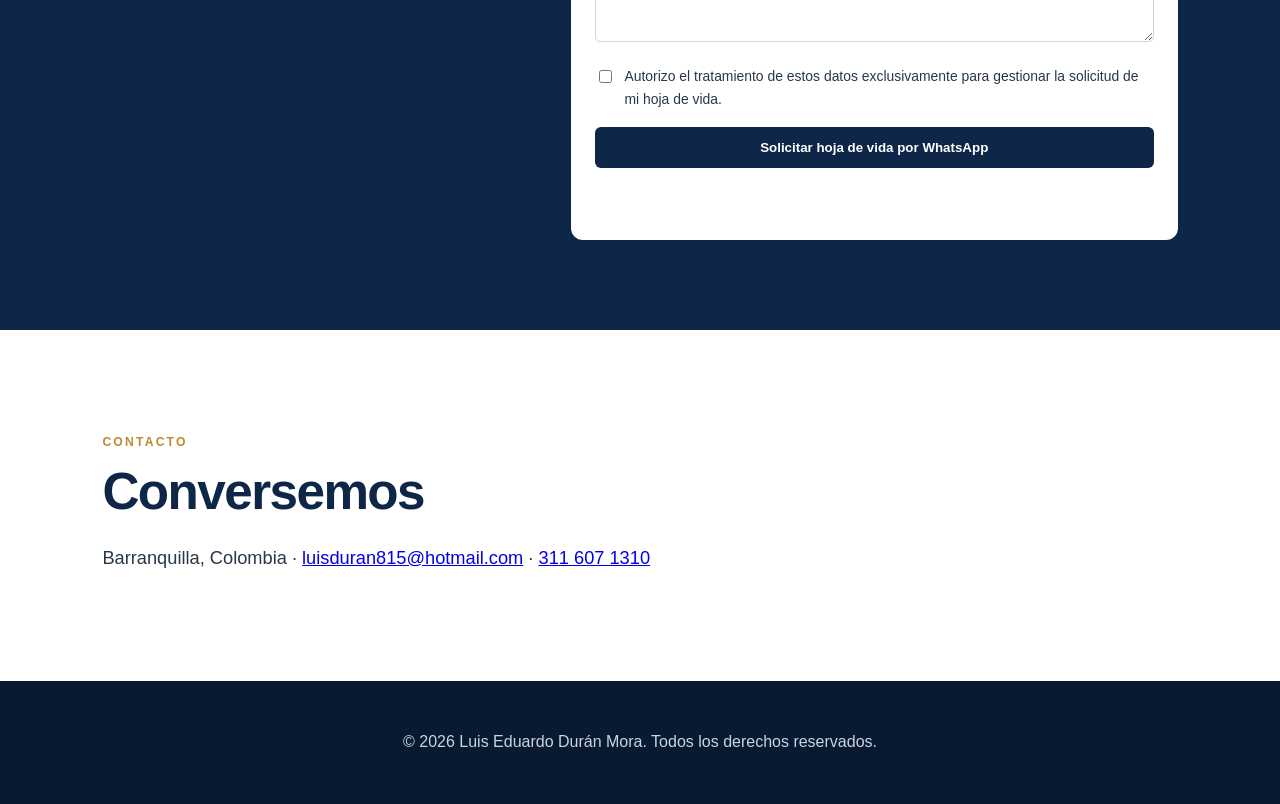
==== commit 548effc6: "Add files via upload" ====
--- a/index.html
+++ b/index.html
@@ -10,175 +10,217 @@
     <script src="/assets/js/app.js" defer></script>
   </head>
   <body>
-<header>
-  <a class="brand" href="#inicio">Luis Durán</a>
-  <button class="menu" aria-label="Abrir menú">☰</button>
-  <nav>
-    <a href="#perfil">Perfil</a>
-    <a href="#trayectoria">Trayectoria</a>
-    <a href="#fotoblog">Fotos</a>
-    <a href="#escritos">Escritos</a>
-    <a href="#videos">Vídeos</a>
-    <a href="#contacto">Contacto</a>
-    <a class="admin" href="/admin/">Administrar</a>
-  </nav>
-</header>
-<main>
-  <section id="inicio" class="hero">
-    <div>
-      <p class="eyebrow">INFRASTRUCTURE · FACILITIES · PROJECT MANAGEMENT</p>
-      <h1>Luis Eduardo<br><span>Durán Mora</span></h1>
-      <p>Ingeniero Mecánico y líder de infraestructura, mantenimiento y proyectos con más de 13 años de trayectoria.</p>
-      <div class="actions">
-        <a class="btn primary" href="#descargar">Solicitar hoja de vida</a>
-        <a class="btn secondary" href="#escritos">Leer publicaciones</a>
-      </div>
-    </div>
-    <div class="portrait">
-    <img src="/assets/img/luis-duran.png" 
-      alt="Luis Eduardo Durán Mora"></div>
-  </section>
-<section id="perfil">
-  <p class="eyebrow">PERFIL PROFESIONAL</p>
-  <h2>Visión técnica con enfoque de negocio</h2>
-  <p class="lead">Experiencia regional garantizando continuidad operativa, administrando activos, presupuestos,
-    contratistas y equipos, y liderando proyectos de infraestructura, renovación tecnológica y mantenimiento.</p>
-  <div class="stats">
-  <article>
-    <strong>13+</strong>
-    <span>Años de experiencia</span>
-    <p>
-      Liderando infraestructura, mantenimiento, activos, contratistas y
-      proyectos estratégicos en sectores de salud, seguros, manufactura,
-      energía y servicios.
-    </p>
-  </article>
-  <article>
-    <strong>5</strong>
-    <span>Sectores de trayectoria</span>
-    <p>
-      Experiencia profesional en salud, seguros, manufactura, energía y
-      servicios, gestionando operaciones críticas e infraestructura regional.
-    </p>
-  </article>
-  <article>
-    <strong>CAPEX</strong>
-    <span>Gestión financiera y proyectos</span>
-    <p>
-      Planeación y control de presupuestos, evaluación de viabilidad,
-      optimización de recursos y ejecución de proyectos de alto impacto.
-    </p>
-  </article>
-</div>
-</section>
-  
-<section id="trayectoria" class="soft">
-  <p class="eyebrow">EXPERIENCIA</p>
-  <h2>Trayectoria profesional</h2>
-  <div class="timeline">
-    <article>
-    <b>2017 - Actualidad</b>
-    <h3>Analista Regional</h3>
-    <p><strong>Seguros de Vida SURA · Región Norte</strong></p>
-
-    <ul>
-        <li>Planificación y control de proyectos de infraestructura y adecuaciones regionales.</li>
-        <li>Administración de presupuestos CAPEX y OPEX para sedes corporativas.</li>
-        <li>Coordinación de contratistas, proveedores y equipos multidisciplinarios.</li>
-        <li>Gestión de activos, mantenimiento y continuidad operativa.</li>
-        <li>Seguimiento de indicadores mediante SAP, Power BI y herramientas de análisis.</li>
-    </ul>
-</article>
-
-<article>
-    <b>2015 - 2017</b>
-    <h3>Jefe de Mantenimiento</h3>
-    <p><strong>Hada International S.A.</strong></p>
-
-    <ul>
-        <li>Dirección de programas de mantenimiento preventivo, correctivo y predictivo.</li>
-        <li>Gestión de la disponibilidad y confiabilidad de activos industriales.</li>
-        <li>Planificación de recursos técnicos y materiales para producción.</li>
-        <li>Coordinación de montajes mecánicos, eléctricos y locativos.</li>
-        <li>Implementación de indicadores de desempeño y mejora continua.</li>
-    </ul>
-</article>
-
-<article>
-    <b>2014 - 2015</b>
-    <h3>Jefe de Mantenimiento</h3>
-    <p><strong>GRALCO S.A.S.</strong></p>
-
-    <ul>
-        <li>Supervisión y control del mantenimiento de equipos industriales críticos.</li>
-        <li>Gestión de confiabilidad de calderas, chillers, autoclaves y cámaras frías.</li>
-        <li>Programación y seguimiento de órdenes de trabajo y documentación técnica.</li>
-        <li>Administración de contratistas y servicios especializados.</li>
-        <li>Control de costos operativos y ejecución de planes de mejora.</li>
-    </ul>
-</article>
-
-<article>
-    <b>2012 - 2014</b>
-    <h3>Ingeniero de Soporte de Planta</h3>
-    <p><strong>CleanEnergy S.A.</strong></p>
-
-    <ul>
-        <li>Coordinación de operaciones entre planta industrial y terminal marítima.</li>
-        <li>Supervisión de actividades críticas de cargue y descargue de petroleo.</li>
-        <li>Control de calidad de producto y cumplimiento operativo.</li>
-        <li>Gestión de acciones correctivas y mejora de procesos.</li>
-        <li>Administración de documentación técnica y exportaciones.</li>
-    </ul>
-</article>
-  </div>
-</section>
-  
-<section id="fotoblog">
-  <p class="eyebrow">FOTOBLOG</p>
-  <h2>Historias en imágenes</h2>
-  <div id="photo-posts" class="grid"></div>
-</section>
-<section id="escritos" class="soft">
-  <p class="eyebrow">ARTÍCULOS</p>
-  <h2>Ideas y aprendizajes</h2>
-  <div id="text-posts" class="grid"></div>
-</section>
-<section id="videos">
-  <p class="eyebrow">VÍDEOS</p>
-  <h2>Contenido audiovisual</h2>
-  <div id="video-posts" class="grid"></div>
-</section>
-<section id="descargar" class="download">
-  <div>
-    <p class="eyebrow">HOJA DE VIDA</p>
-    <h2>Solicita una copia de mi CV</h2>
-    <p>Completa el formulario para poder descargar mi CV.</p>
-  </div>
-  <form id="cv-form" name="solicitudes-cv" method="POST" data-netlify="true" netlify-honeypot="bot-field">
-    <input type="hidden" name="form-name" value="solicitudes-cv">
-    <p class="hidden">
-      <label>No llenar: <input name="bot-field"></label>
-    </p>
-    <label>Nombre completo<input name="nombre" required autocomplete="name">
-    </label>
-    <label>Cédula<input name="cedula" required inputmode="numeric" minlength="5" maxlength="20"></label>
-    <label>Celular<input name="celular" required type="tel" autocomplete="tel"></label>
-    <label>Correo electrónico<input name="email" required type="email" autocomplete="email"></label>
-    <label class="full">Motivo de descarga<textarea name="motivo" required minlength="10" rows="3"></textarea></label>
-    <label class="consent full">
-      <input type="checkbox" name="autorizacion" value="Sí" required> Autorizo el tratamiento de estos datos exclusivamente para gestionar la solicitud de mi hoja de vida.</label>
-    <button class="btn primary full" type="submit">Registrar y descargar CV</button>
-    <p id="form-status" class="full" role="status"></p>
-  </form>
-</section>
-<section id="contacto">
-  <p class="eyebrow">CONTACTO</p>
-  <h2>Conversemos</h2>
-  <p class="lead">Barranquilla, Colombia · <a href="mailto:luisduran815@hotmail.com">luisduran815@hotmail.com</a> · <a href="tel:+573116071310">311 607 1310</a>
-  </p>
-</section>
-</main>
+    <header>
+      <a class="brand" href="#inicio">Luis Durán</a>
+      <button class="menu" aria-label="Abrir menú">☰</button>
+      <nav>
+        <a href="#perfil">Perfil</a>
+        <a href="#trayectoria">Trayectoria</a>
+        <a href="#fotoblog">Fotos</a>
+        <a href="#escritos">Escritos</a>
+        <a href="#videos">Vídeos</a>
+        <a href="#contacto">Contacto</a>
+        <a class="admin" href="/admin/">Administrar</a>
+      </nav>
+    </header>
+
+    <main>
+      <section id="inicio" class="hero">
+        <div>
+          <p class="eyebrow">INFRASTRUCTURE · FACILITIES · PROJECT MANAGEMENT</p>
+          <h1>Luis Eduardo<br><span>Durán Mora</span></h1>
+          <p>Ingeniero Mecánico y líder de infraestructura, mantenimiento y proyectos con más de 13 años de trayectoria.</p>
+          <div class="actions">
+            <a class="btn primary" href="#descargar">Solicitar hoja de vida</a>
+            <a class="btn secondary" href="#escritos">Leer publicaciones</a>
+          </div>
+        </div>
+        <div class="portrait">
+          <img src="/assets/img/luis-duran.png" alt="Luis Eduardo Durán Mora">
+        </div>
+      </section>
+
+      <section id="perfil">
+        <p class="eyebrow">PERFIL PROFESIONAL</p>
+        <h2>Visión técnica con enfoque de negocio</h2>
+        <p class="lead">Experiencia regional garantizando continuidad operativa, administrando activos, presupuestos,
+          contratistas y equipos, y liderando proyectos de infraestructura, renovación tecnológica y mantenimiento.</p>
+        <div class="stats">
+          <article>
+            <strong>13+</strong>
+            <span>Años de experiencia</span>
+            <p>
+              Liderando infraestructura, mantenimiento, activos, contratistas y
+              proyectos estratégicos en sectores de salud, seguros, manufactura,
+              energía y servicios.
+            </p>
+          </article>
+          <article>
+            <strong>5</strong>
+            <span>Sectores de trayectoria</span>
+            <p>
+              Experiencia profesional en salud, seguros, manufactura, energía y
+              servicios, gestionando operaciones críticas e infraestructura regional.
+            </p>
+          </article>
+          <article>
+            <strong>CAPEX</strong>
+            <span>Gestión financiera y proyectos</span>
+            <p>
+              Planeación y control de presupuestos, evaluación de viabilidad,
+              optimización de recursos y ejecución de proyectos de alto impacto.
+            </p>
+          </article>
+        </div>
+      </section>
+
+      <section id="trayectoria" class="soft">
+        <p class="eyebrow">EXPERIENCIA</p>
+        <h2>Trayectoria profesional</h2>
+        <div class="timeline">
+          <article>
+            <b>2017 - Actualidad</b>
+            <h3>Analista Regional</h3>
+            <p><strong>Seguros de Vida SURA · Región Norte</strong></p>
+            <ul>
+              <li>Planificación y control de proyectos de infraestructura y adecuaciones regionales.</li>
+              <li>Administración de presupuestos CAPEX y OPEX para sedes corporativas.</li>
+              <li>Coordinación de contratistas, proveedores y equipos multidisciplinarios.</li>
+              <li>Gestión de activos, mantenimiento y continuidad operativa.</li>
+              <li>Seguimiento de indicadores mediante SAP, Power BI y herramientas de análisis.</li>
+            </ul>
+          </article>
+
+          <article>
+            <b>2015 - 2017</b>
+            <h3>Jefe de Mantenimiento</h3>
+            <p><strong>Hada International S.A.</strong></p>
+            <ul>
+              <li>Dirección de programas de mantenimiento preventivo, correctivo y predictivo.</li>
+              <li>Gestión de la disponibilidad y confiabilidad de activos industriales.</li>
+              <li>Planificación de recursos técnicos y materiales para producción.</li>
+              <li>Coordinación de montajes mecánicos, eléctricos y locativos.</li>
+              <li>Implementación de indicadores de desempeño y mejora continua.</li>
+            </ul>
+          </article>
+
+          <article>
+            <b>2014 - 2015</b>
+            <h3>Jefe de Mantenimiento</h3>
+            <p><strong>GRALCO S.A.S.</strong></p>
+            <ul>
+              <li>Supervisión y control del mantenimiento de equipos industriales críticos.</li>
+              <li>Gestión de confiabilidad de calderas, chillers, autoclaves y cámaras frías.</li>
+              <li>Programación y seguimiento de órdenes de trabajo y documentación técnica.</li>
+              <li>Administración de contratistas y servicios especializados.</li>
+              <li>Control de costos operativos y ejecución de planes de mejora.</li>
+            </ul>
+          </article>
+
+          <article>
+            <b>2012 - 2014</b>
+            <h3>Ingeniero de Soporte de Planta</h3>
+            <p><strong>CleanEnergy S.A.</strong></p>
+            <ul>
+              <li>Coordinación de operaciones entre planta industrial y terminal marítima.</li>
+              <li>Supervisión de actividades críticas de cargue y descargue de petróleo.</li>
+              <li>Control de calidad de producto y cumplimiento operativo.</li>
+              <li>Gestión de acciones correctivas y mejora de procesos.</li>
+              <li>Administración de documentación técnica y exportaciones.</li>
+            </ul>
+          </article>
+        </div>
+      </section>
+
+      <section id="fotoblog">
+        <p class="eyebrow">FOTOBLOG</p>
+        <h2>Historias en imágenes</h2>
+        <div id="photo-posts" class="grid"></div>
+      </section>
+
+      <section id="escritos" class="soft">
+        <p class="eyebrow">ARTÍCULOS</p>
+        <h2>Ideas y aprendizajes</h2>
+        <div id="text-posts" class="grid"></div>
+      </section>
+
+      <section id="videos">
+        <p class="eyebrow">VÍDEOS</p>
+        <h2>Contenido audiovisual</h2>
+        <div id="video-posts" class="grid"></div>
+      </section>
+
+      <section id="descargar" class="download">
+        <div>
+          <p class="eyebrow">HOJA DE VIDA</p>
+          <h2>Solicita una copia de mi CV</h2>
+          <p>
+            Completa el formulario y recibiré tu solicitud de manera inmediata.
+            Revisaré tu información y te compartiré mi hoja de vida de forma personalizada.
+          </p>
+        </div>
+
+        <form id="cv-form" name="solicitudes-cv" method="POST" data-netlify="true" netlify-honeypot="bot-field">
+          <input type="hidden" name="form-name" value="solicitudes-cv">
+          <p class="hidden">
+            <label>No llenar: <input name="bot-field"></label>
+          </p>
+
+          <label>
+            Nombre completo
+            <input name="nombre" required autocomplete="name">
+          </label>
+
+          <label>
+            Cédula
+            <input name="cedula" required inputmode="numeric" minlength="5" maxlength="20">
+          </label>
+
+          <label>
+            Celular
+            <input name="celular" required type="tel" autocomplete="tel">
+          </label>
+
+          <label>
+            Correo electrónico
+            <input name="email" required type="email" autocomplete="email">
+          </label>
+
+          <label>
+            Empresa
+            <input name="empresa" autocomplete="organization">
+          </label>
+
+          <label>
+            Cargo
+            <input name="cargo" autocomplete="organization-title">
+          </label>
+
+          <label class="full">
+            Motivo de contacto
+            <textarea name="motivo" required minlength="10" rows="3"></textarea>
+          </label>
+
+          <label class="consent full">
+            <input type="checkbox" name="autorizacion" value="Sí" required>
+            Autorizo el tratamiento de estos datos exclusivamente para gestionar la solicitud de mi hoja de vida.
+          </label>
+
+          <button class="btn primary full" type="submit">Solicitar hoja de vida por WhatsApp</button>
+          <p id="form-status" class="full" role="status" aria-live="polite"></p>
+        </form>
+      </section>
+
+      <section id="contacto">
+        <p class="eyebrow">CONTACTO</p>
+        <h2>Conversemos</h2>
+        <p class="lead">Barranquilla, Colombia ·
+          <a href="mailto:luisduran815@hotmail.com">luisduran815@hotmail.com</a> ·
+          <a href="tel:+573116071310">311 607 1310</a>
+        </p>
+      </section>
+    </main>
+
     <footer>
       <p>© 2026 Luis Eduardo Durán Mora. Todos los derechos reservados.</p>
     </footer>
--- a/assets/css/style.css
+++ b/assets/css/style.css
@@ -1,209 +1,184 @@
-:root{--ink:#0e2748;--gold:#bf8a2d;--light:#f4f6f8;--text:#293746;--white:#fff}*{box-sizing:border-box}html{scroll-behavior:smooth}body{margin:0;font-family:Inter,Segoe UI,Arial,sans-serif;color:var(--text);line-height:1.65;background:#fff}header{height:72px;display:flex;align-items:center;justify-content:space-between;padding:0 6vw;position:sticky;top:0;background:rgba(255,255,255,.96);z-index:20;border-bottom:1px solid #e8ebef}.brand{font-size:1.2rem;font-weight:800;color:var(--ink);text-decoration:none}nav{display:flex;gap:1.2rem;align-items:center}nav a{color:var(--ink);text-decoration:none;font-size:.92rem}.admin{border:1px solid var(--gold);padding:.45rem .75rem;border-radius:99px}.menu{display:none;background:none;border:0;font-size:1.4rem}section{padding:90px 8vw}.hero{min-height:78vh;display:grid;grid-template-columns:1.35fr .65fr;align-items:center;background:linear-gradient(120deg,#f8fafc 0 62%,#0e2748 62%)}h1{font-size:clamp(3rem,7vw,6.8rem);line-height:.95;color:var(--ink);margin:.3rem 0 1.5rem;letter-spacing:-.05em}.hero h1 span{color:var(--gold)}h2{font-size:clamp(2rem,4vw,3.4rem);line-height:1.1;color:var(--ink);margin:.4rem 0 1.4rem;letter-spacing:-.03em}.eyebrow{font-size:.76rem;letter-spacing:.18em;font-weight:800;color:var(--gold)}.lead,.hero>div>p{max-width:760px;font-size:1.14rem}.actions{display:flex;gap:.8rem;margin-top:2rem;flex-wrap:wrap}.btn{display:inline-block;border-radius:6px;padding:.82rem 1.15rem;text-decoration:none;border:0;font-weight:700;cursor:pointer}.primary{background:var(--ink);color:#fff}.secondary{background:#fff;color:var(--ink);border:1px solid #ccd3db}.portrait{color:#fff;text-align:center}.monogram{width:190px;height:190px;border-radius:50%;display:grid;place-items:center;margin:auto;border:2px solid #cfa24e;font-size:4rem;font-weight:800;color:#cfa24e}.soft{background:var(--light)}.stats,.grid{display:grid;grid-template-columns:repeat(3,1fr);gap:1.2rem;margin-top:2.5rem}.stats article,.card{background:#fff;padding:1.5rem;border:1px solid #e1e5ea;border-radius:10px;box-shadow:0 10px 28px rgba(14,39,72,.06)}.stats strong{display:block;font-size:2.4rem;color:var(--gold)}.stats span{color:var(--ink);font-weight:700}.timeline{border-left:2px solid var(--gold);margin:2rem 0;padding-left:2rem;display:grid;gap:1.5rem}.timeline article{position:relative}.timeline article:before{content:'';position:absolute;width:12px;height:12px;border-radius:50%;background:var(--gold);left:-2.43rem;top:.45rem}.timeline h3{margin:.1rem 0;color:var(--ink)}.card img{width:100%;aspect-ratio:16/10;object-fit:cover;border-radius:7px}.card .date{font-size:.82rem;color:#6b7885}.video iframe{width:100%;aspect-ratio:16/9;border:0;border-radius:7px}.download{background:var(--ink);color:#fff;display:grid;grid-template-columns:.8fr 1.2fr;gap:4rem}.download h2{color:#fff}.download form{display:grid;grid-template-columns:1fr 1fr;gap:1rem;background:#fff;color:var(--text);padding:1.5rem;border-radius:12px}.download label{font-weight:700;font-size:.87rem}.download input,.download textarea{width:100%;margin-top:.3rem;padding:.78rem;border:1px solid #cfd5dc;border-radius:5px;font:inherit}.full{grid-column:1/-1}.consent{display:flex;gap:.6rem;align-items:flex-start;font-weight:400!important}.consent input{width:auto;margin-top:.35rem}.hidden{display:none}footer{padding:2rem 8vw;background:#081a31;color:#cbd4de;text-align:center}
-
-/* =========================
-   FOTO PROFESIONAL
-   ========================= */
-
-.portrait{
-    display:flex;
-    justify-content:center;
-    align-items:center;
-    flex-direction:column;
-    text-align:center;
+:root {
+  --ink: #0e2748;
+  --gold: #bf8a2d;
+  --light: #f4f6f8;
+  --text: #293746;
+  --white: #fff;
 }
 
-.portrait img{
-    width:420px;
-    height:420px;
-    object-fit:cover;
-    border-radius:50%;
-    border:6px solid var(--gold);
-    box-shadow:0 20px 50px rgba(0,0,0,.20);
+* { box-sizing: border-box; }
+html { scroll-behavior: smooth; }
+body { margin: 0; font-family: Inter, "Segoe UI", Arial, sans-serif; color: var(--text); line-height: 1.65; background: var(--white); }
+header { height: 72px; display: flex; align-items: center; justify-content: space-between; padding: 0 6vw; position: sticky; top: 0; background: rgba(255,255,255,.96); z-index: 20; border-bottom: 1px solid #e8ebef; }
+.brand { font-size: 1.2rem; font-weight: 800; color: var(--ink); text-decoration: none; }
+nav { display: flex; gap: 1.2rem; align-items: center; }
+nav a { color: var(--ink); text-decoration: none; font-size: .92rem; }
+.admin { border: 1px solid var(--gold); padding: .45rem .75rem; border-radius: 999px; }
+.menu { display: none; background: none; border: 0; font-size: 1.4rem; }
+section { padding: 90px 8vw; }
+.hero { min-height: 78vh; display: grid; grid-template-columns: 1.35fr .65fr; align-items: center; background: linear-gradient(120deg,#f8fafc 0 62%,#0e2748 62%); }
+h1 { font-size: clamp(3rem,7vw,6.8rem); line-height: .95; color: var(--ink); margin: .3rem 0 1.5rem; letter-spacing: -.05em; }
+.hero h1 span { color: var(--gold); }
+h2 { font-size: clamp(2rem,4vw,3.4rem); line-height: 1.1; color: var(--ink); margin: .4rem 0 1.4rem; letter-spacing: -.03em; }
+.eyebrow { font-size: .76rem; letter-spacing: .18em; font-weight: 800; color: var(--gold); }
+.lead, .hero > div > p { max-width: 760px; font-size: 1.14rem; }
+.actions { display: flex; gap: .8rem; margin-top: 2rem; flex-wrap: wrap; }
+.btn { display: inline-block; border-radius: 6px; padding: .82rem 1.15rem; text-decoration: none; border: 0; font-weight: 700; cursor: pointer; }
+.primary { background: var(--ink); color: var(--white); }
+.secondary { background: var(--white); color: var(--ink); border: 1px solid #ccd3db; }
+.soft { background: var(--light); }
+
+.portrait { color: var(--white); display: flex; justify-content: center; align-items: center; flex-direction: column; text-align: center; }
+.portrait img { width: min(420px,30vw); height: min(420px,30vw); object-fit: cover; border-radius: 50%; border: 6px solid var(--gold); box-shadow: 0 20px 50px rgba(0,0,0,.2); }
+.monogram { width: 190px; height: 190px; border-radius: 50%; display: grid; place-items: center; margin: auto; border: 2px solid #cfa24e; font-size: 4rem; font-weight: 800; color: #cfa24e; }
+
+.stats, .grid { display: grid; grid-template-columns: repeat(3,minmax(0,1fr)); gap: 1.2rem; margin-top: 2.5rem; }
+.stats article, .card { background: var(--white); padding: 1.5rem; border: 1px solid #e1e5ea; border-radius: 10px; box-shadow: 0 10px 28px rgba(14,39,72,.06); }
+.stats article { min-height: 260px; display: flex; flex-direction: column; justify-content: flex-start; }
+.stats strong { display: block; font-size: 2.4rem; color: var(--gold); }
+.stats span { display: block; margin: 4px 0 10px; color: var(--ink); font-weight: 700; }
+.stats article p { margin-top: 12px; font-size: .95rem; line-height: 1.6; color: #5a6775; }
+.card .date { font-size: .82rem; color: #6b7885; }
+
+/* Carrusel tipo Instagram */
+.photo-carousel { width: 100%; margin-bottom: 18px; }
+.carousel-viewport { position: relative; width: 100%; overflow: hidden; border-radius: 10px; background: #eef1f4; aspect-ratio: 4 / 3; }
+.carousel-track { display: flex; width: 100%; height: 100%; transition: transform .38s ease; touch-action: pan-y; }
+.carousel-slide { flex: 0 0 100%; width: 100%; height: 100%; margin: 0; display: grid; place-items: center; overflow: hidden; }
+.carousel-slide img, .card .carousel-slide img { display: block; width: 100%; height: 100%; aspect-ratio: auto; object-fit: contain; border-radius: 0; background: #eef1f4; }
+.carousel-button { position: absolute; top: 50%; z-index: 3; width: 42px; height: 42px; transform: translateY(-50%); border: 0; border-radius: 50%; background: rgba(14,39,72,.78); color: #fff; font-size: 1.45rem; line-height: 1; cursor: pointer; display: grid; place-items: center; box-shadow: 0 5px 18px rgba(0,0,0,.22); }
+.carousel-button:hover { background: var(--gold); }
+.carousel-previous { left: 12px; }
+.carousel-next { right: 12px; }
+.carousel-counter { position: absolute; top: 12px; right: 12px; z-index: 3; padding: 4px 9px; border-radius: 999px; background: rgba(14,39,72,.78); color: #fff; font-size: .78rem; font-weight: 700; }
+.carousel-dots { position: absolute; left: 50%; bottom: 12px; z-index: 3; transform: translateX(-50%); display: flex; gap: 7px; padding: 7px 10px; border-radius: 999px; background: rgba(255,255,255,.82); }
+.carousel-dot { width: 8px; height: 8px; padding: 0; border: 0; border-radius: 50%; background: #99a4af; cursor: pointer; }
+.carousel-dot.is-active { background: var(--gold); transform: scale(1.25); }
+.photo-placeholder, .video-placeholder { display: grid; place-items: center; min-height: 220px; margin-bottom: 18px; border-radius: 8px; background: #eef1f4; color: #6b7885; font-weight: 700; text-align: center; }
+
+/* Texto desplegable */
+.expandable-preview { margin-bottom: 0; }
+.expandable-text details { margin-top: 10px; }
+.expandable-content { padding-top: 4px; }
+.expandable-content p { line-height: 1.8; color: #526170; }
+
+.timeline { border-left: 2px solid var(--gold); margin: 2rem 0; padding-left: 2rem; display: grid; gap: 1.5rem; }
+.timeline article { position: relative; padding-bottom: 25px; }
+.timeline article::before { content: ""; position: absolute; width: 12px; height: 12px; border-radius: 50%; background: var(--gold); left: -2.43rem; top: .45rem; }
+.timeline h3 { margin: .1rem 0; color: var(--ink); }
+.timeline ul { margin-top: 15px; padding-left: 20px; }
+.timeline li { margin-bottom: 8px; line-height: 1.6; color: #526170; }
+.timeline p strong { color: var(--ink); }
+
+details { margin-top: 15px; }
+summary { cursor: pointer; color: var(--ink); font-weight: 700; padding: 10px 0; }
+summary:hover { color: var(--gold); }
+details[open] summary { margin-bottom: 15px; }
+.article-content { padding-top: 10px; }
+.article-content p, .video-description p { line-height: 1.8; color: #526170; }
+.video-description { margin-top: 15px; }
+.video iframe { display: block; width: 100%; aspect-ratio: 16 / 9; border: 0; border-radius: 7px; }
+
+.download { background: var(--ink); color: var(--white); display: grid; grid-template-columns: .8fr 1.2fr; gap: 4rem; }
+.download h2 { color: var(--white); }
+.download form { display: grid; grid-template-columns: 1fr 1fr; gap: 1rem; background: var(--white); color: var(--text); padding: 1.5rem; border-radius: 12px; }
+.download label { font-weight: 700; font-size: .87rem; }
+.download input, .download textarea { width: 100%; margin-top: .3rem; padding: .78rem; border: 1px solid #cfd5dc; border-radius: 5px; font: inherit; }
+.full { grid-column: 1 / -1; }
+.consent { display: flex; gap: .6rem; align-items: flex-start; font-weight: 400 !important; }
+.consent input { width: auto; margin-top: .35rem; }
+.hidden { display: none; }
+footer { padding: 2rem 8vw; background: #081a31; color: #cbd4de; text-align: center; }
+
+@media (max-width: 850px) {
+  .menu { display: block; }
+  nav { display: none; position: absolute; top: 72px; left: 0; right: 0; background: var(--white); padding: 1rem 6vw; flex-direction: column; align-items: flex-start; border-bottom: 1px solid #ddd; }
+  nav.open { display: flex; }
+  .hero { display: flex; flex-direction: column; background: #f8fafc; text-align: center; }
+  .portrait { order: -1; margin: 10px auto 30px; }
+  .portrait img { width: 280px; height: 280px; }
+  .actions { justify-content: center; }
+  .stats, .grid { grid-template-columns: repeat(2,minmax(0,1fr)); }
+  .stats article { min-height: auto; }
+  .download { grid-template-columns: 1fr; gap: 2rem; }
+  .carousel-viewport { aspect-ratio: 1 / 1; }
 }
 
-/* =========================
-   TABLETS Y CELULARES
-   ========================= */
-
-@media(max-width:850px){
-
-   .stats article{
-         min-height:auto;
-      }
-
-    .menu{
-        display:block;
-    }
-
-    nav{
-        display:none;
-        position:absolute;
-        top:72px;
-        left:0;
-        right:0;
-        background:#fff;
-        padding:1rem 6vw;
-        flex-direction:column;
-        align-items:flex-start;
-        border-bottom:1px solid #ddd;
-    }
-
-    nav.open{
-        display:flex;
-    }
-
-    .hero{
-        display:flex;
-        flex-direction:column;
-        background:#f8fafc;
-        text-align:center;
-    }
-
-    /* FOTO ARRIBA DEL TODO */
-
-    .portrait{
-        order:-1;
-        margin:10px auto 30px auto;
-    }
-
-    .portrait img{
-        width:280px;
-        height:280px;
-    }
-
-    .actions{
-        justify-content:center;
-    }
-
-    .stats,
-    .grid{
-        grid-template-columns:1fr 1fr;
-    }
-
-    .download{
-        grid-template-columns:1fr;
-        gap:2rem;
-    }
+@media (max-width: 560px) {
+  section { padding: 65px 6vw; }
+  h1 { font-size: 3rem; }
+  .hero { min-height: auto; }
+  .portrait { order: -1; margin: 0 auto 20px; }
+  .portrait img { width: 220px; height: 220px; }
+  .stats, .grid, .download form { grid-template-columns: 1fr; }
+  .stats article { min-height: auto; }
+  .full { grid-column: auto; }
+  .actions { flex-direction: column; align-items: center; }
+  .btn { width: 100%; max-width: 320px; }
+  .carousel-viewport { aspect-ratio: 4 / 5; }
+  .carousel-button { width: 36px; height: 36px; font-size: 1.2rem; }
+  .carousel-previous { left: 8px; }
+  .carousel-next { right: 8px; }
+  .carousel-counter { top: 8px; right: 8px; }
+  .carousel-dots { bottom: 8px; }
 }
 
-/* =========================
-   IPHONE Y CELULARES PEQUEÑOS
-   ========================= */
-
-@media(max-width:560px){
-
-   .stats article{
-      min-height:auto;
-   }
-
-    section{
-        padding:65px 6vw;
-    }
-
-    h1{
-        font-size:3rem;
-    }
-
-    .portrait{
-        order:-1;
-        margin-top:0;
-        margin-bottom:20px;
-    }
-
-    .portrait img{
-        width:220px;
-        height:220px;
-    }
-
-    .stats,
-    .grid,
-    .download form{
-        grid-template-columns:1fr;
-    }
-
-    .full{
-        grid-column:auto;
-    }
-
-    .hero{
-        min-height:auto;
-    }
-
-    .actions{
-        flex-direction:column;
-        align-items:center;
-    }
-
-    .btn{
-        width:100%;
-        max-width:320px;
-    }
+@media (prefers-reduced-motion: reduce) {
+  .carousel-track { transition: none; }
 }
 
-.stats article{
-    min-height:260px;
-    display:flex;
-    flex-direction:column;
-    justify-content:flex-start;
+/* Corrección definitiva: mostrar cada imagen completa dentro del carrusel */
+.carousel-viewport {
+  display: block;
+  aspect-ratio: 4 / 3;
+  background: #f1f4f7;
 }
 
-.stats article p{
-    margin-top:12px;
-    font-size:.95rem;
-    line-height:1.6;
-    color:#5a6775;
+.carousel-track,
+.carousel-slide {
+  height: 100%;
 }
 
-.stats article span{
-    display:block;
-    margin-top:4px;
-    margin-bottom:10px;
+.carousel-slide {
+  position: relative;
+  flex: 0 0 100%;
+  width: 100%;
+  padding: 12px;
+  display: flex;
+  align-items: center;
+  justify-content: center;
+  overflow: hidden;
+  background: #f1f4f7;
 }
 
-.timeline ul{
-    margin-top:15px;
-    padding-left:20px;
+.carousel-slide img,
+.card .carousel-slide img,
+.photo-post .carousel-slide img {
+  display: block;
+  width: auto !important;
+  height: auto !important;
+  max-width: 100% !important;
+  max-height: 100% !important;
+  min-width: 0 !important;
+  min-height: 0 !important;
+  object-fit: contain !important;
+  object-position: center center !important;
+  aspect-ratio: auto !important;
+  border-radius: 6px;
 }
 
-.timeline li{
-    margin-bottom:8px;
-    line-height:1.6;
-    color:#526170;
+@media (max-width: 850px) {
+  .carousel-viewport {
+    aspect-ratio: 4 / 3;
+  }
 }
 
-.timeline p strong{
-    color:#0e2748;
+@media (max-width: 560px) {
+  .carousel-viewport {
+    aspect-ratio: 1 / 1;
+  }
+
+  .carousel-slide {
+    padding: 8px;
+  }
 }
-
-.timeline article{
-    padding-bottom:25px;
-}
-
-
-details{
-    margin-top:15px;
-}
-
-summary{
-    cursor:pointer;
-    color:#0e2748;
-    font-weight:700;
-    padding:10px 0;
-}
-
-summary:hover{
-    color:#bf8a2d;
-}
-
-details[open] summary{
-    margin-bottom:15px;
-}
-
-.article-content{
-    padding-top:10px;
-}
-
-.article-content p{
-    line-height:1.8;
-    color:#526170;
-}
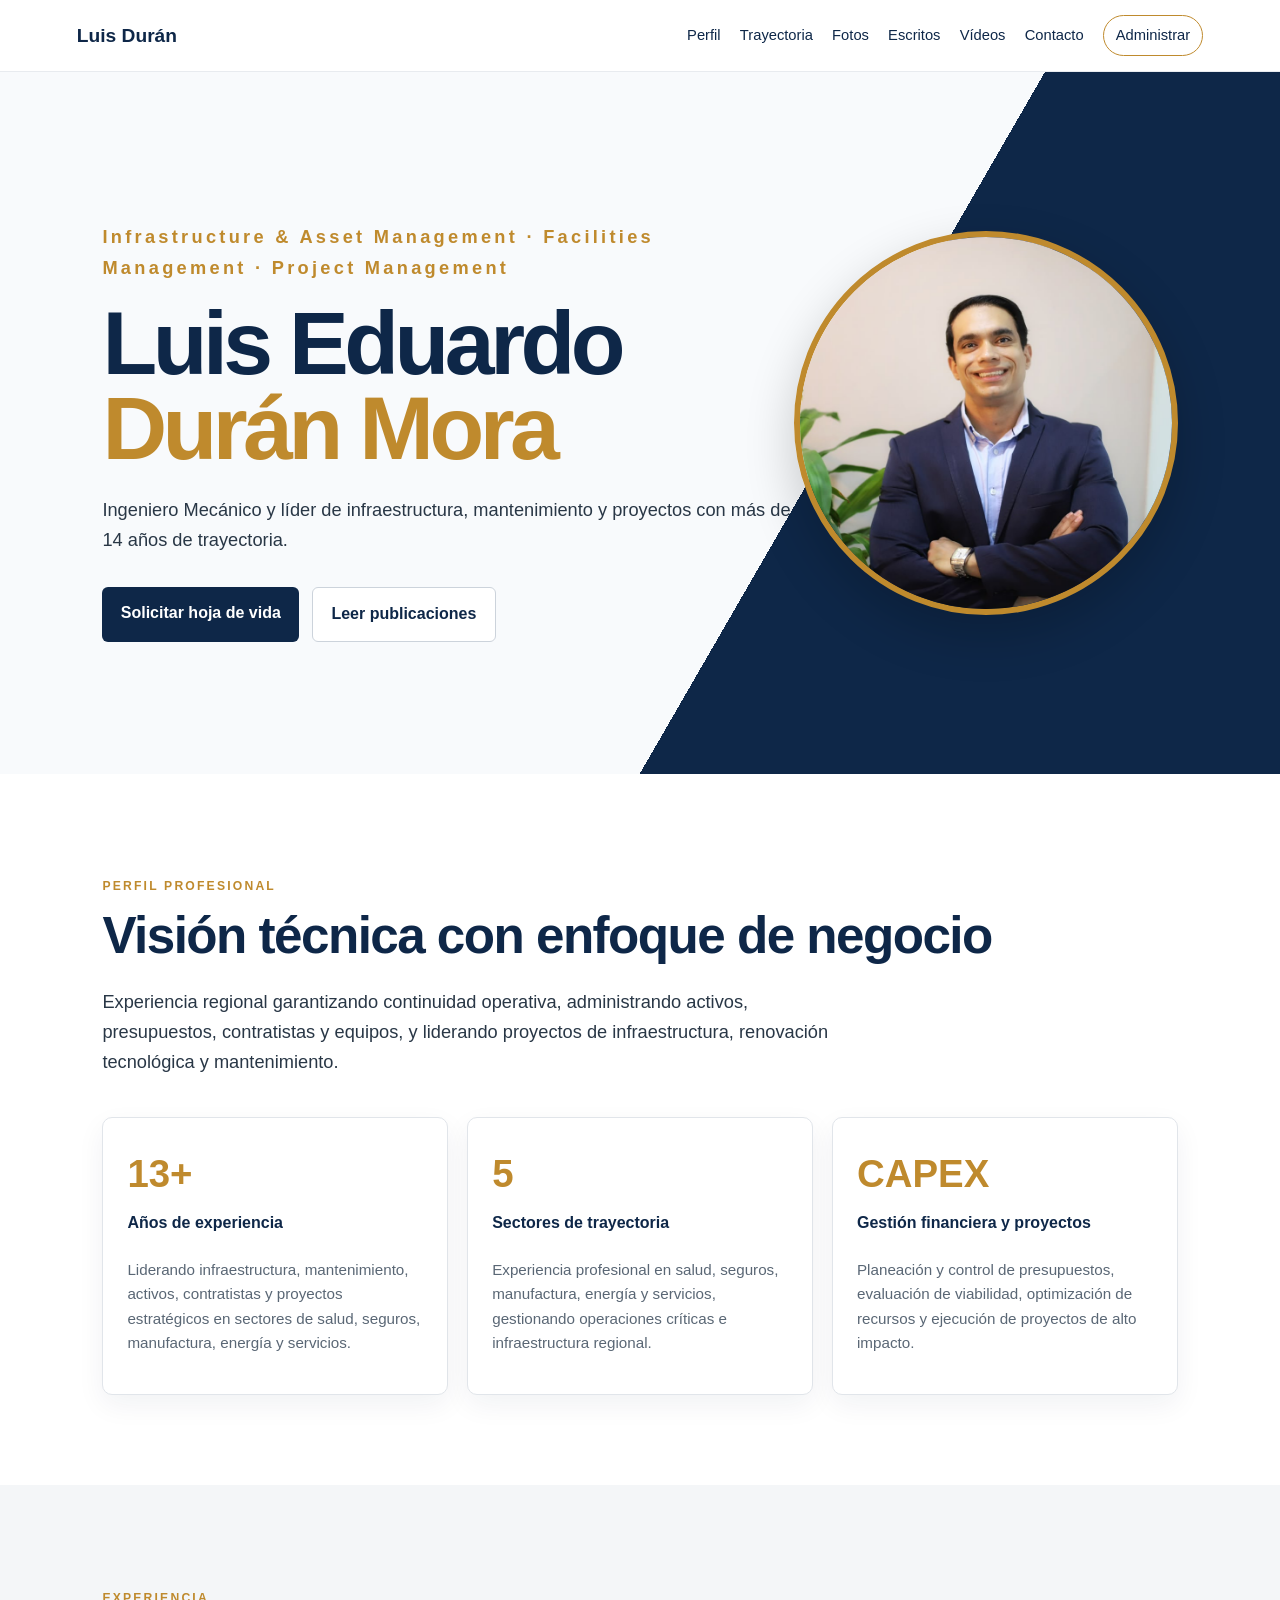
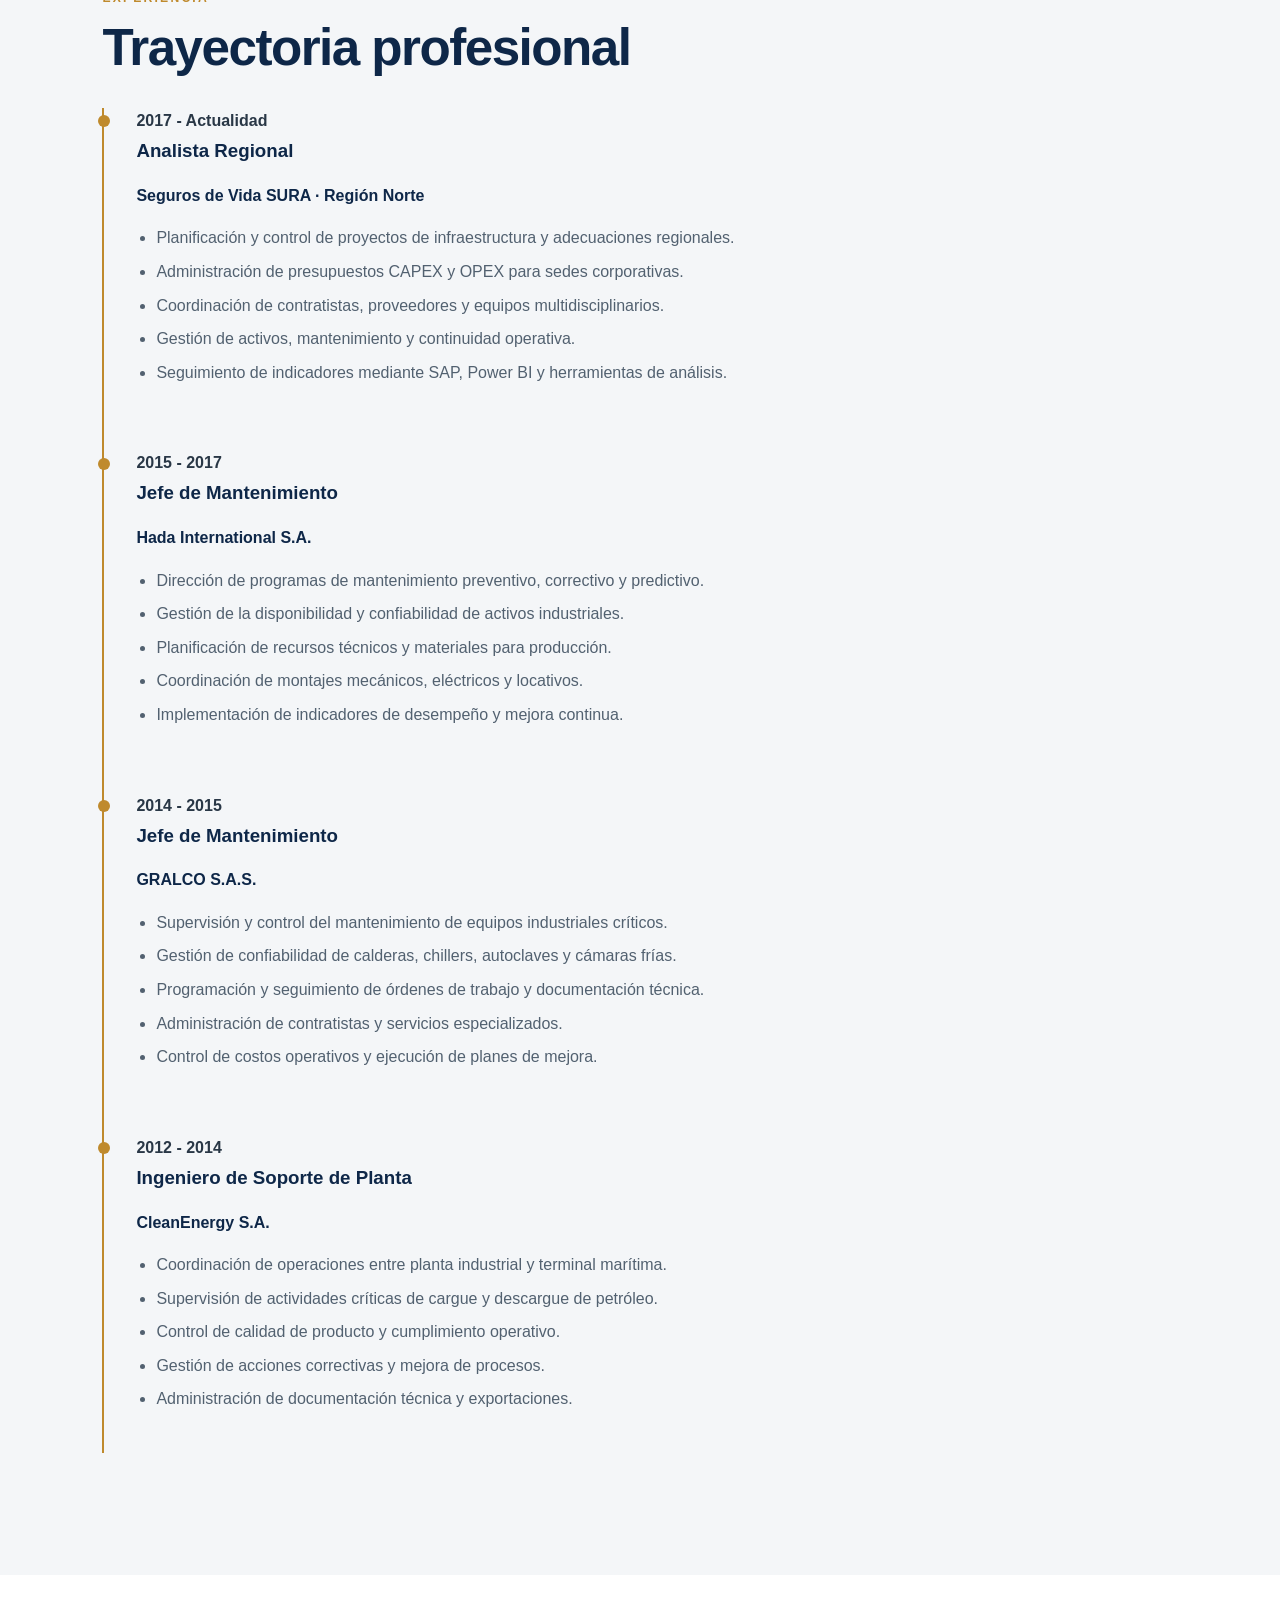
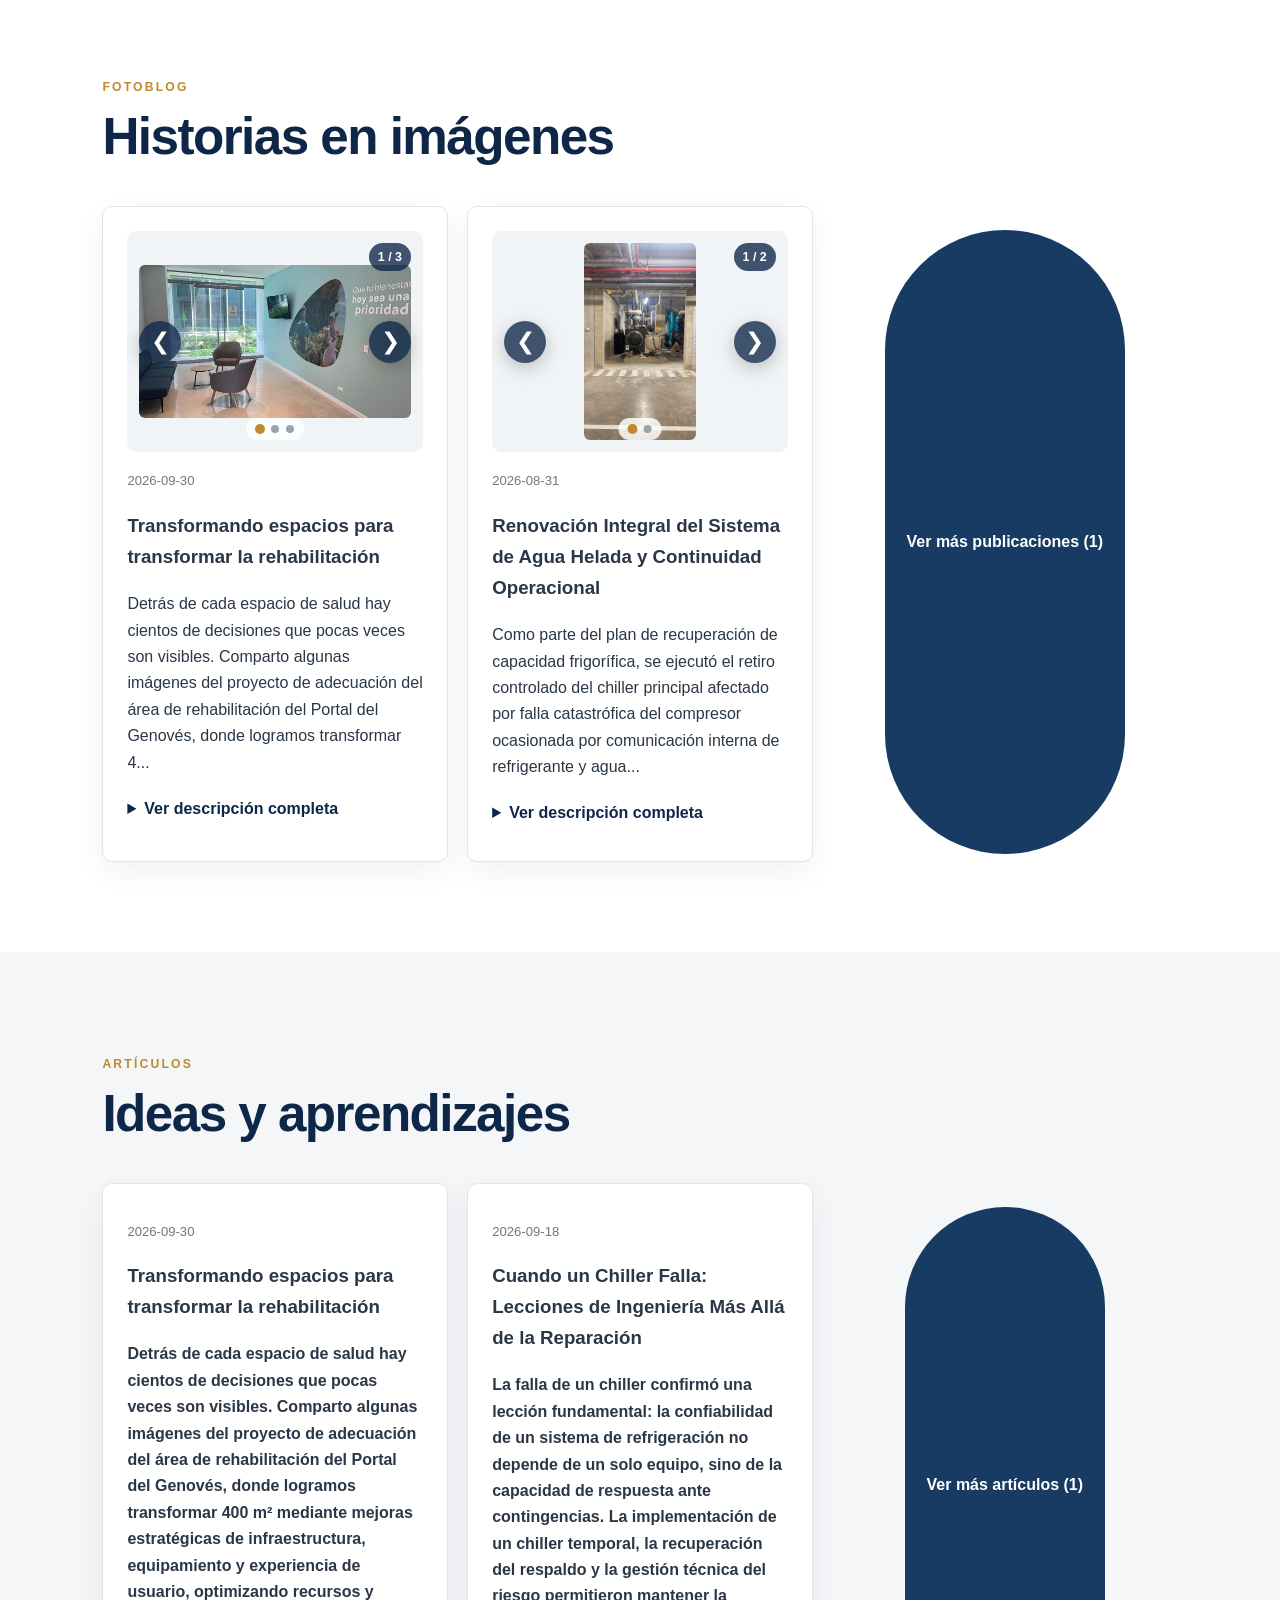
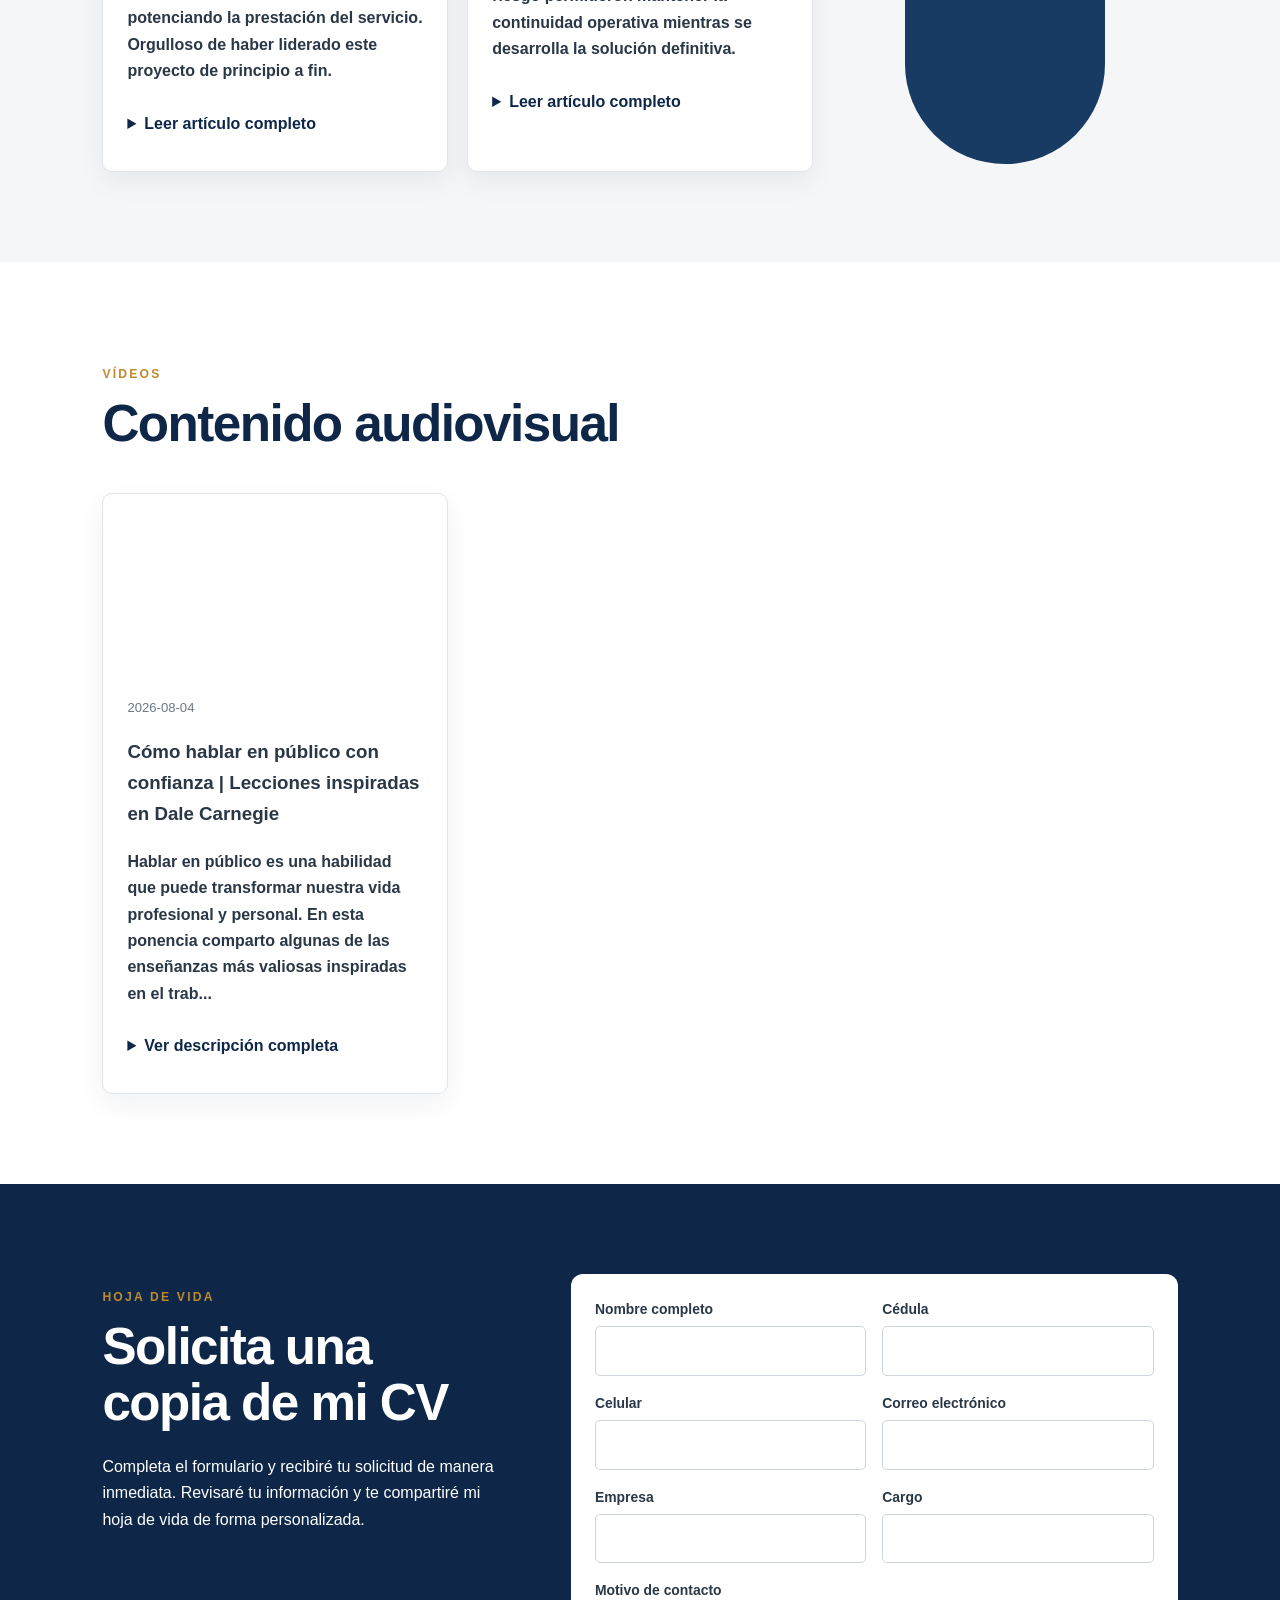
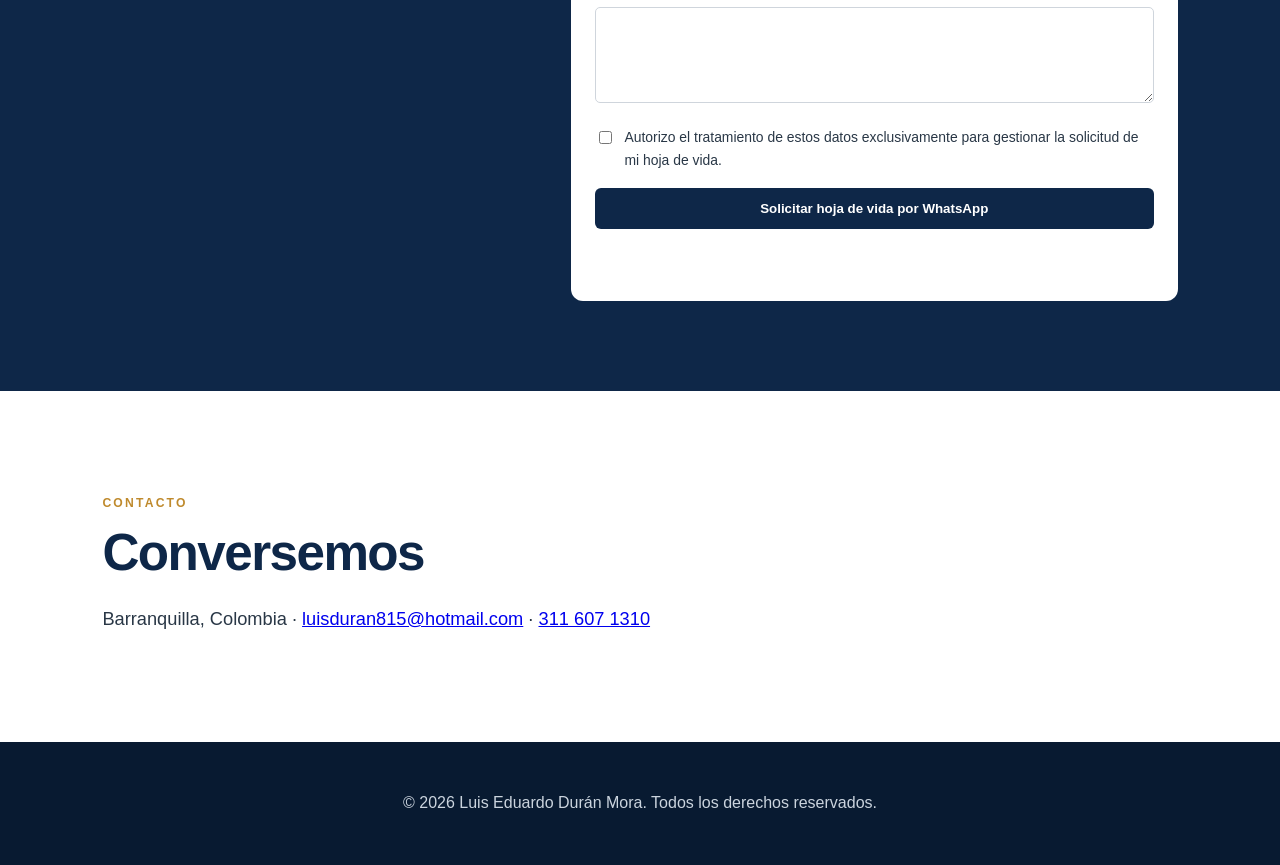
==== commit 8405c665: "Update index.html" ====
--- a/index.html
+++ b/index.html
@@ -27,9 +27,9 @@
     <main>
       <section id="inicio" class="hero">
         <div>
-          <p class="eyebrow">INFRASTRUCTURE · FACILITIES · PROJECT MANAGEMENT</p>
+          <p class="eyebrow">Infrastructure & Asset Management · Facilities Management · Project Management</p>
           <h1>Luis Eduardo<br><span>Durán Mora</span></h1>
-          <p>Ingeniero Mecánico y líder de infraestructura, mantenimiento y proyectos con más de 13 años de trayectoria.</p>
+          <p>Ingeniero Mecánico y líder de infraestructura, mantenimiento y proyectos con más de 14 años de trayectoria.</p>
           <div class="actions">
             <a class="btn primary" href="#descargar">Solicitar hoja de vida</a>
             <a class="btn secondary" href="#escritos">Leer publicaciones</a>
